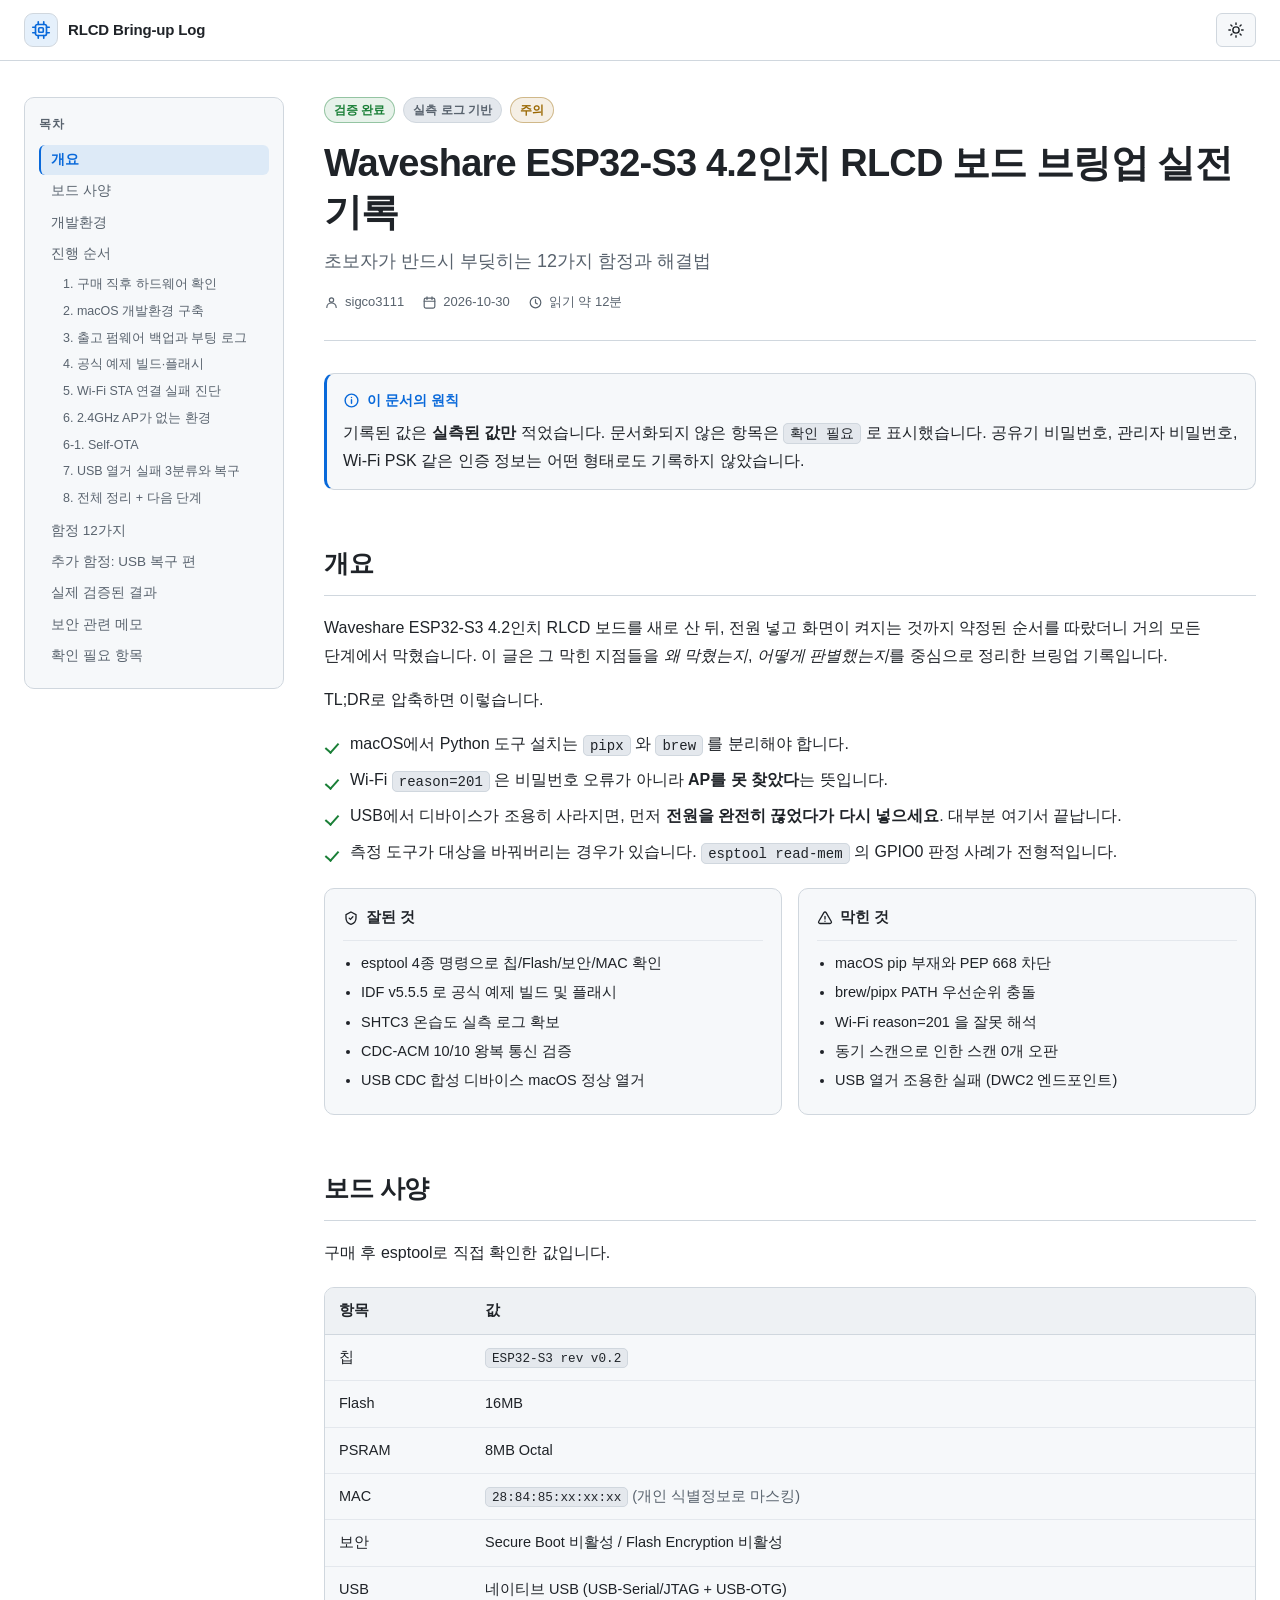
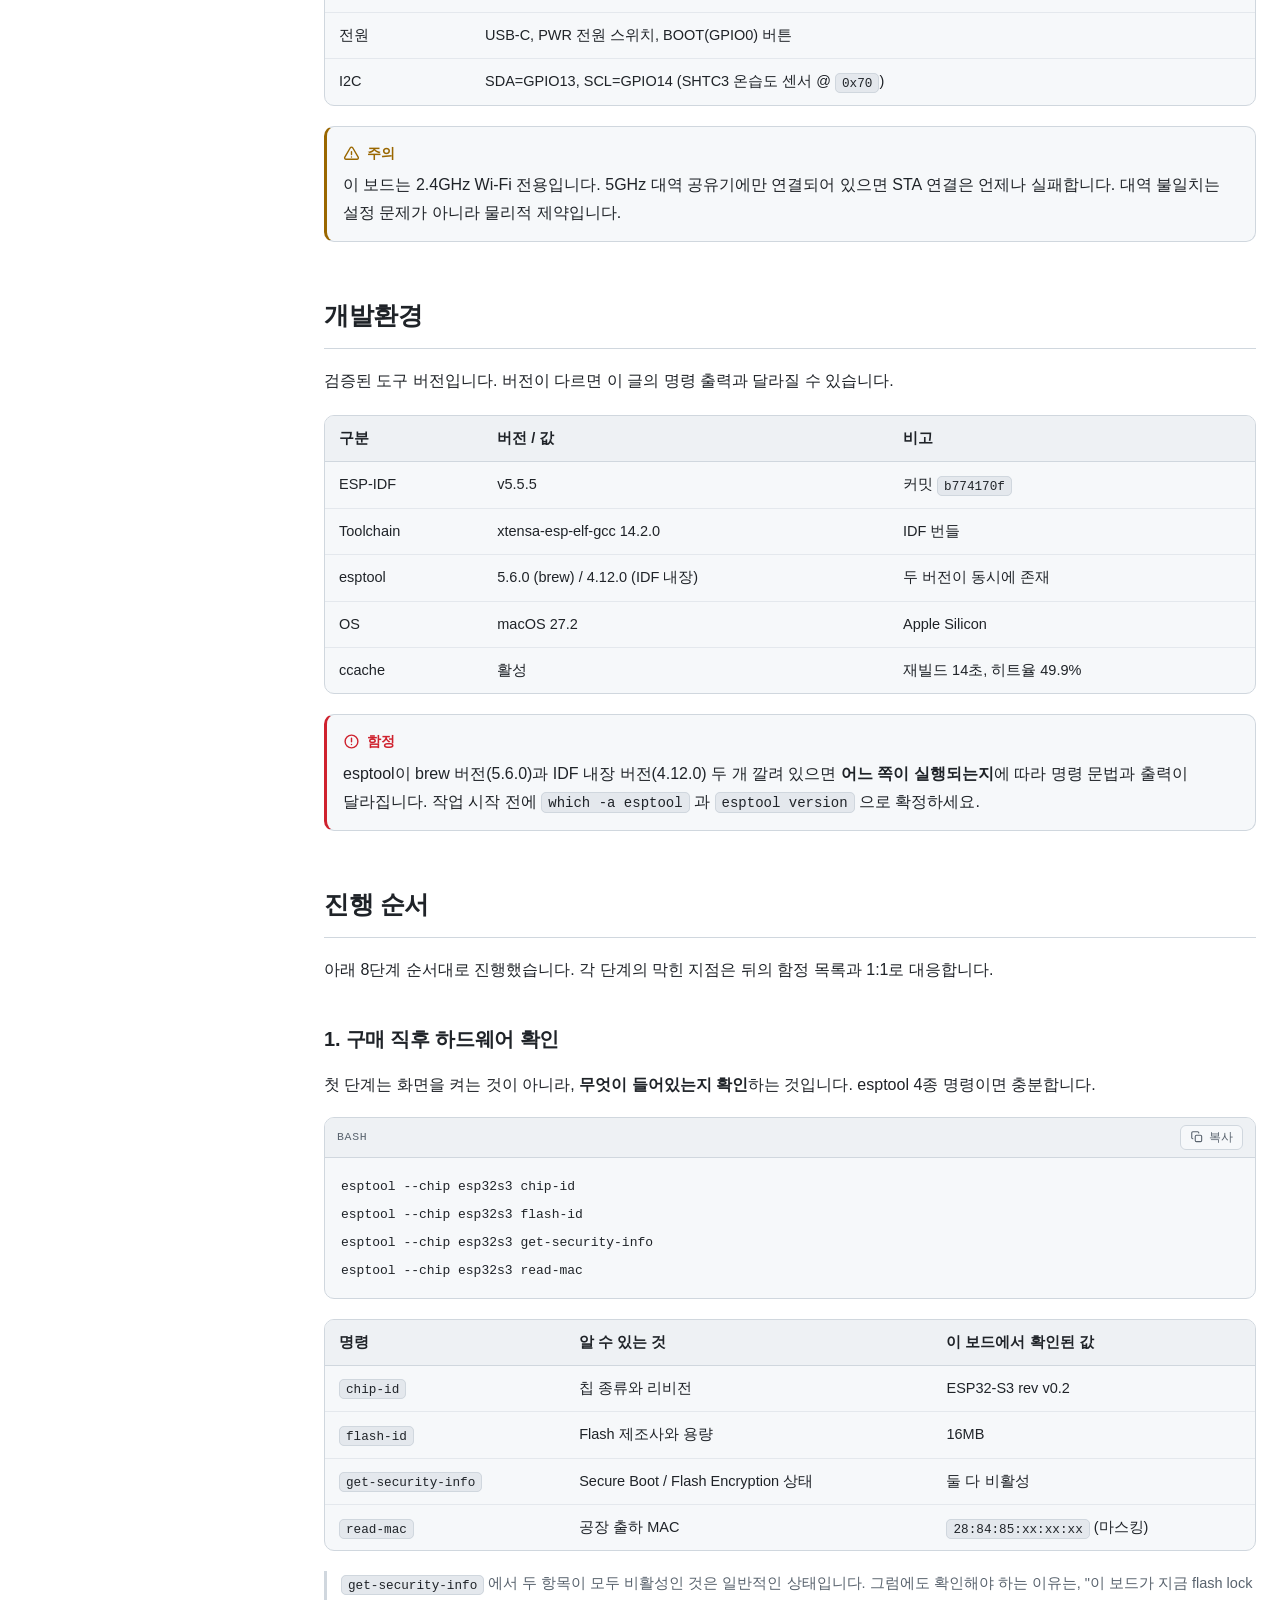
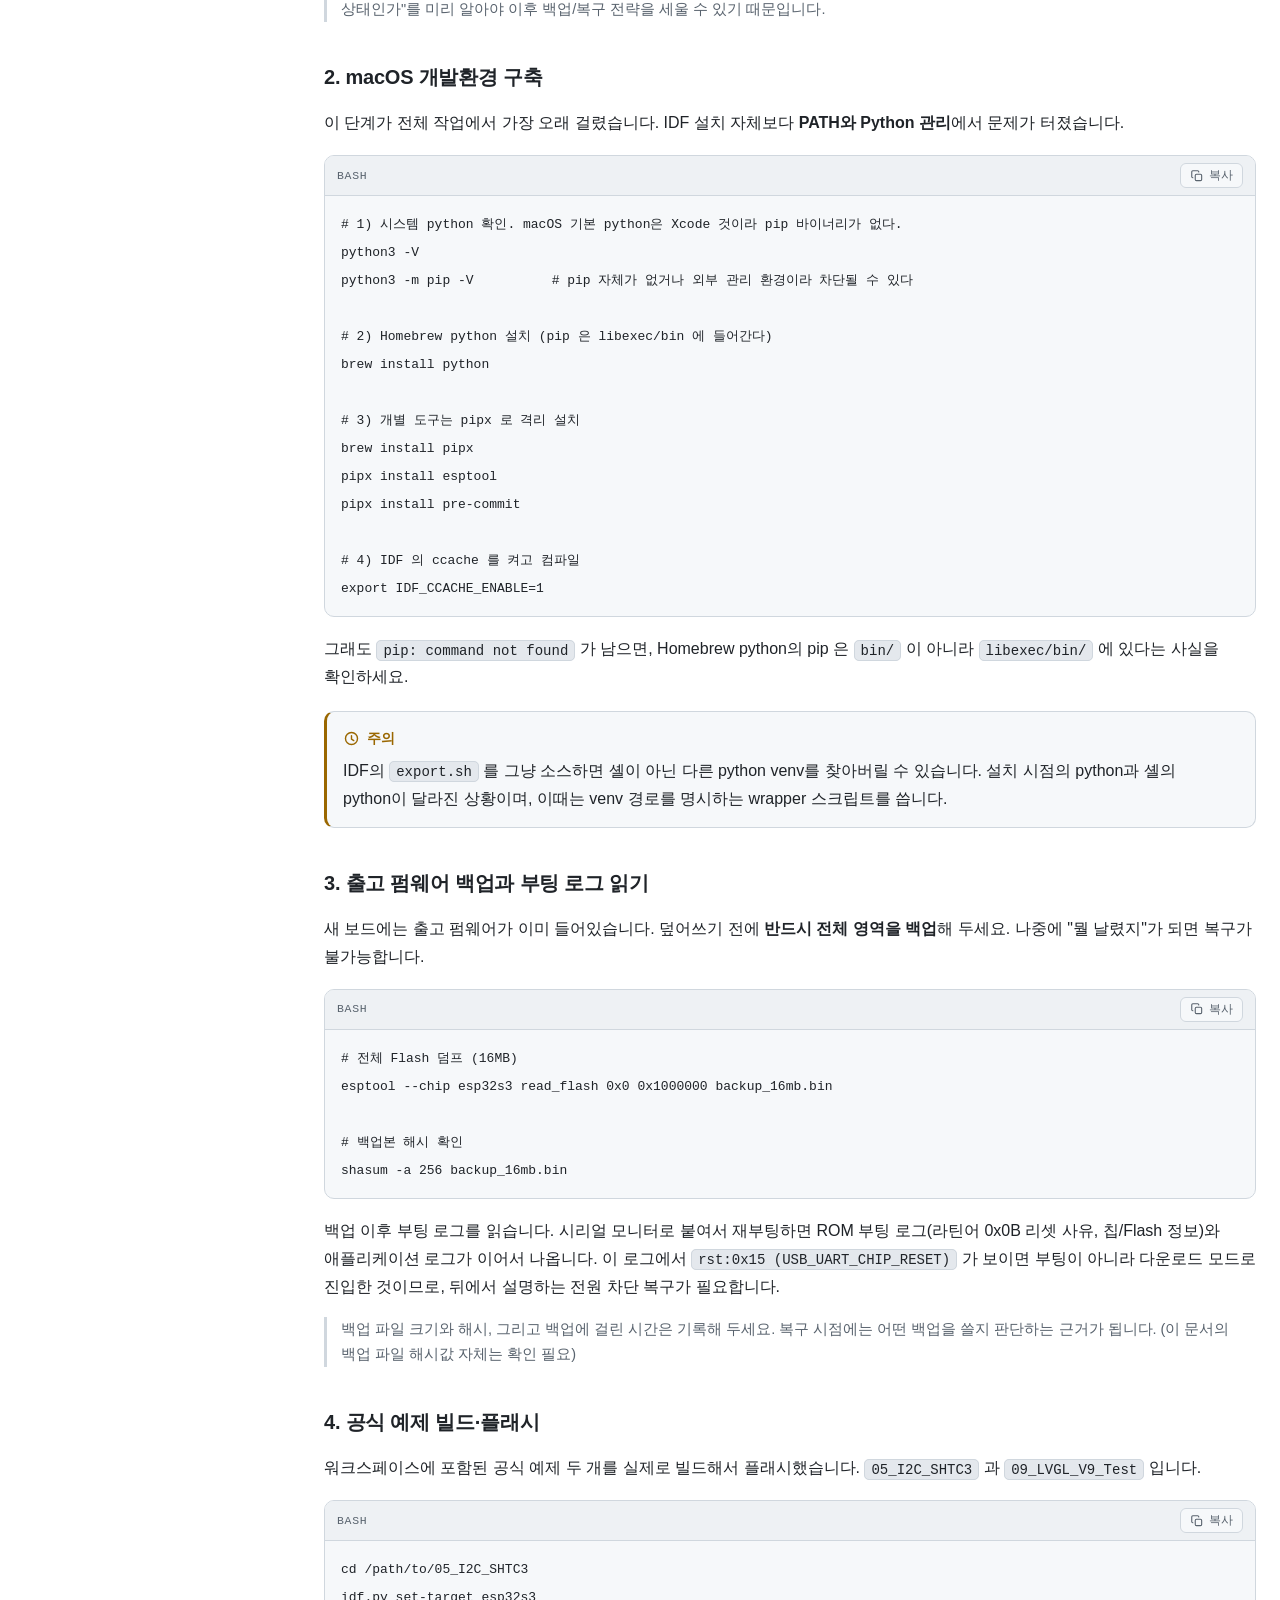
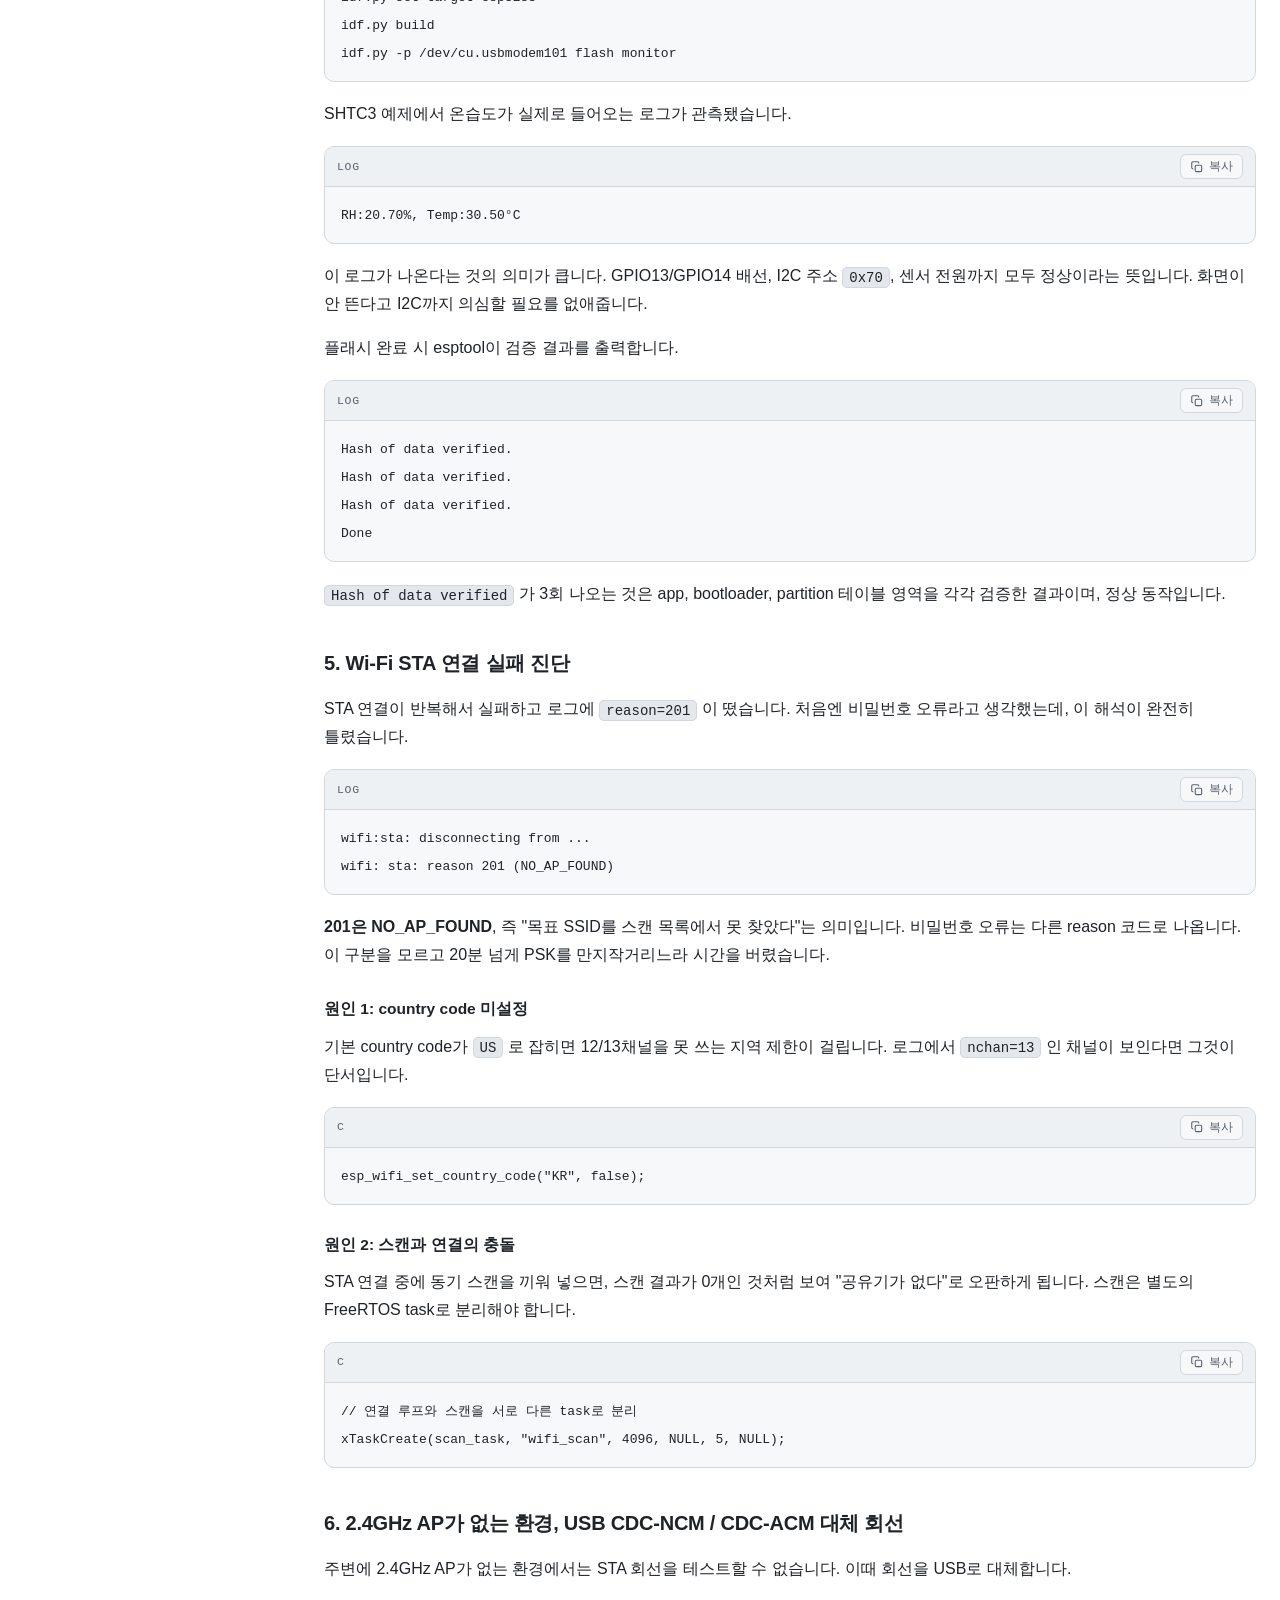
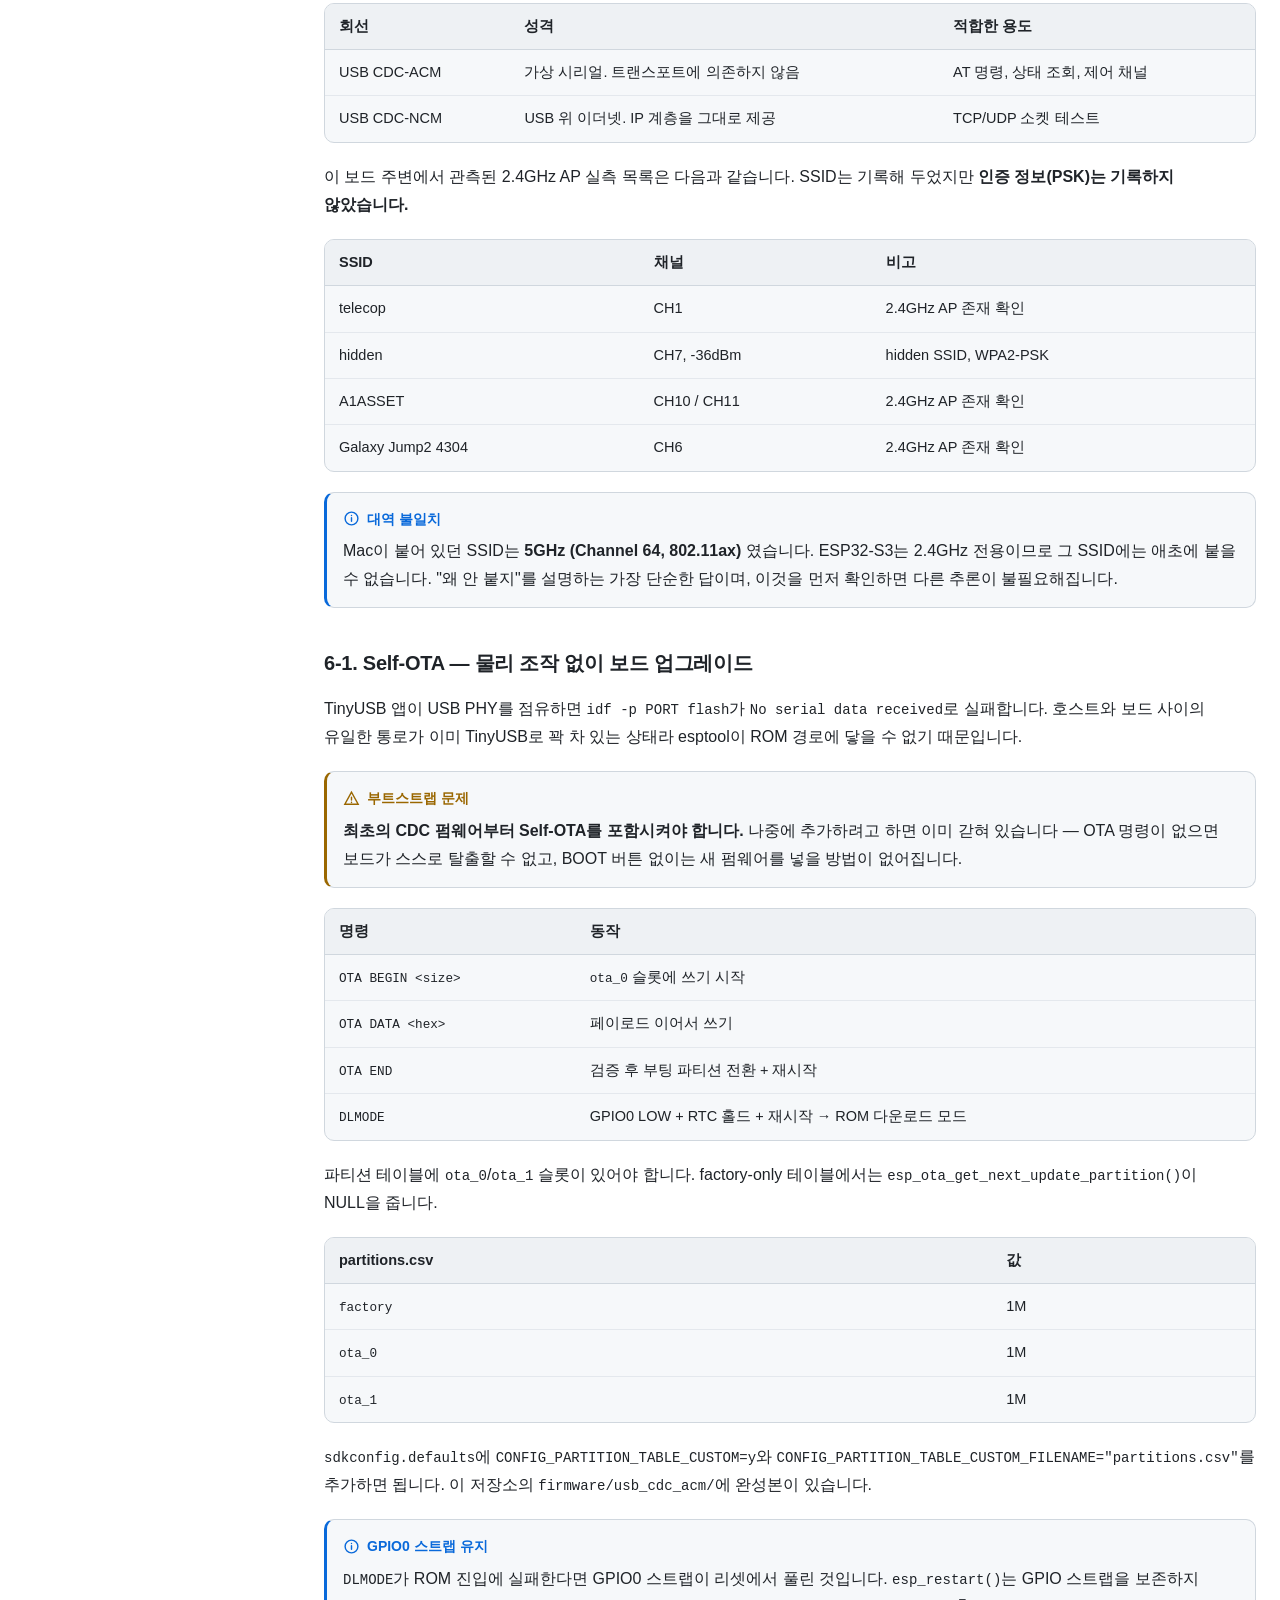
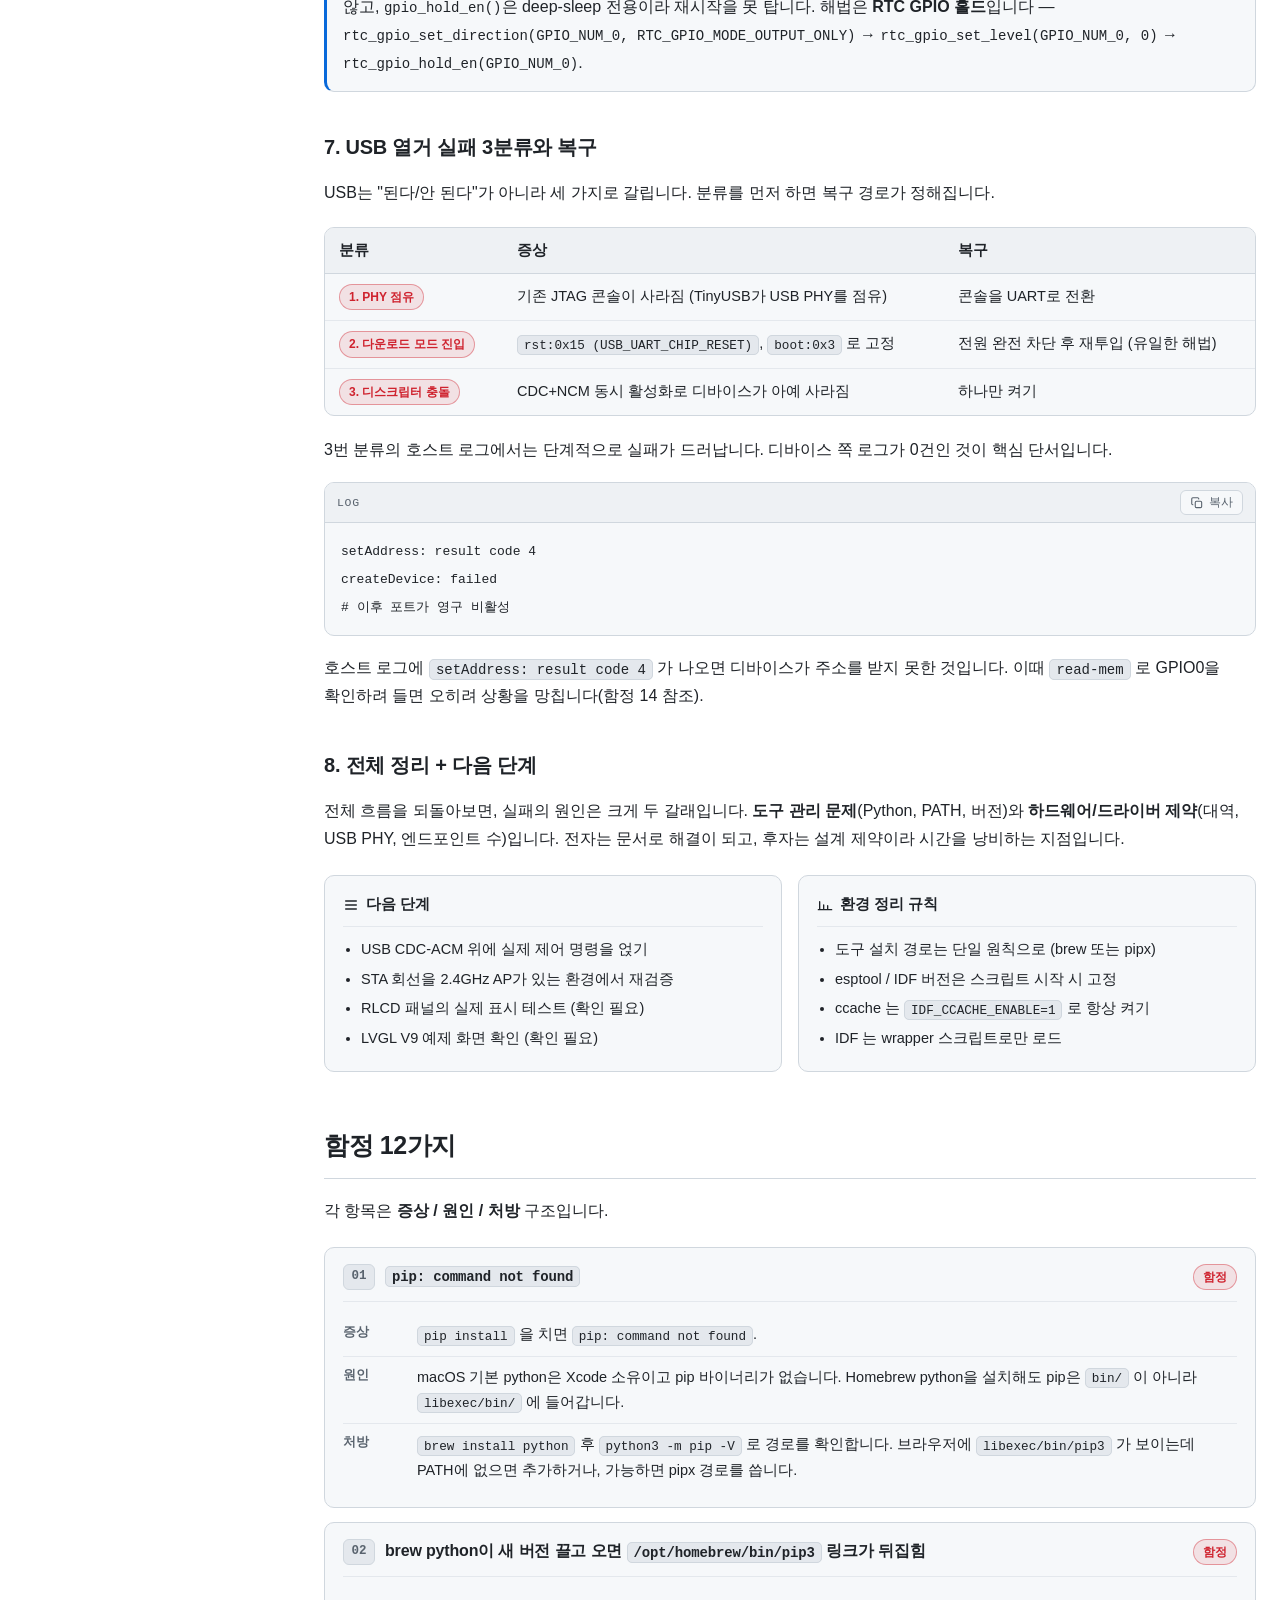
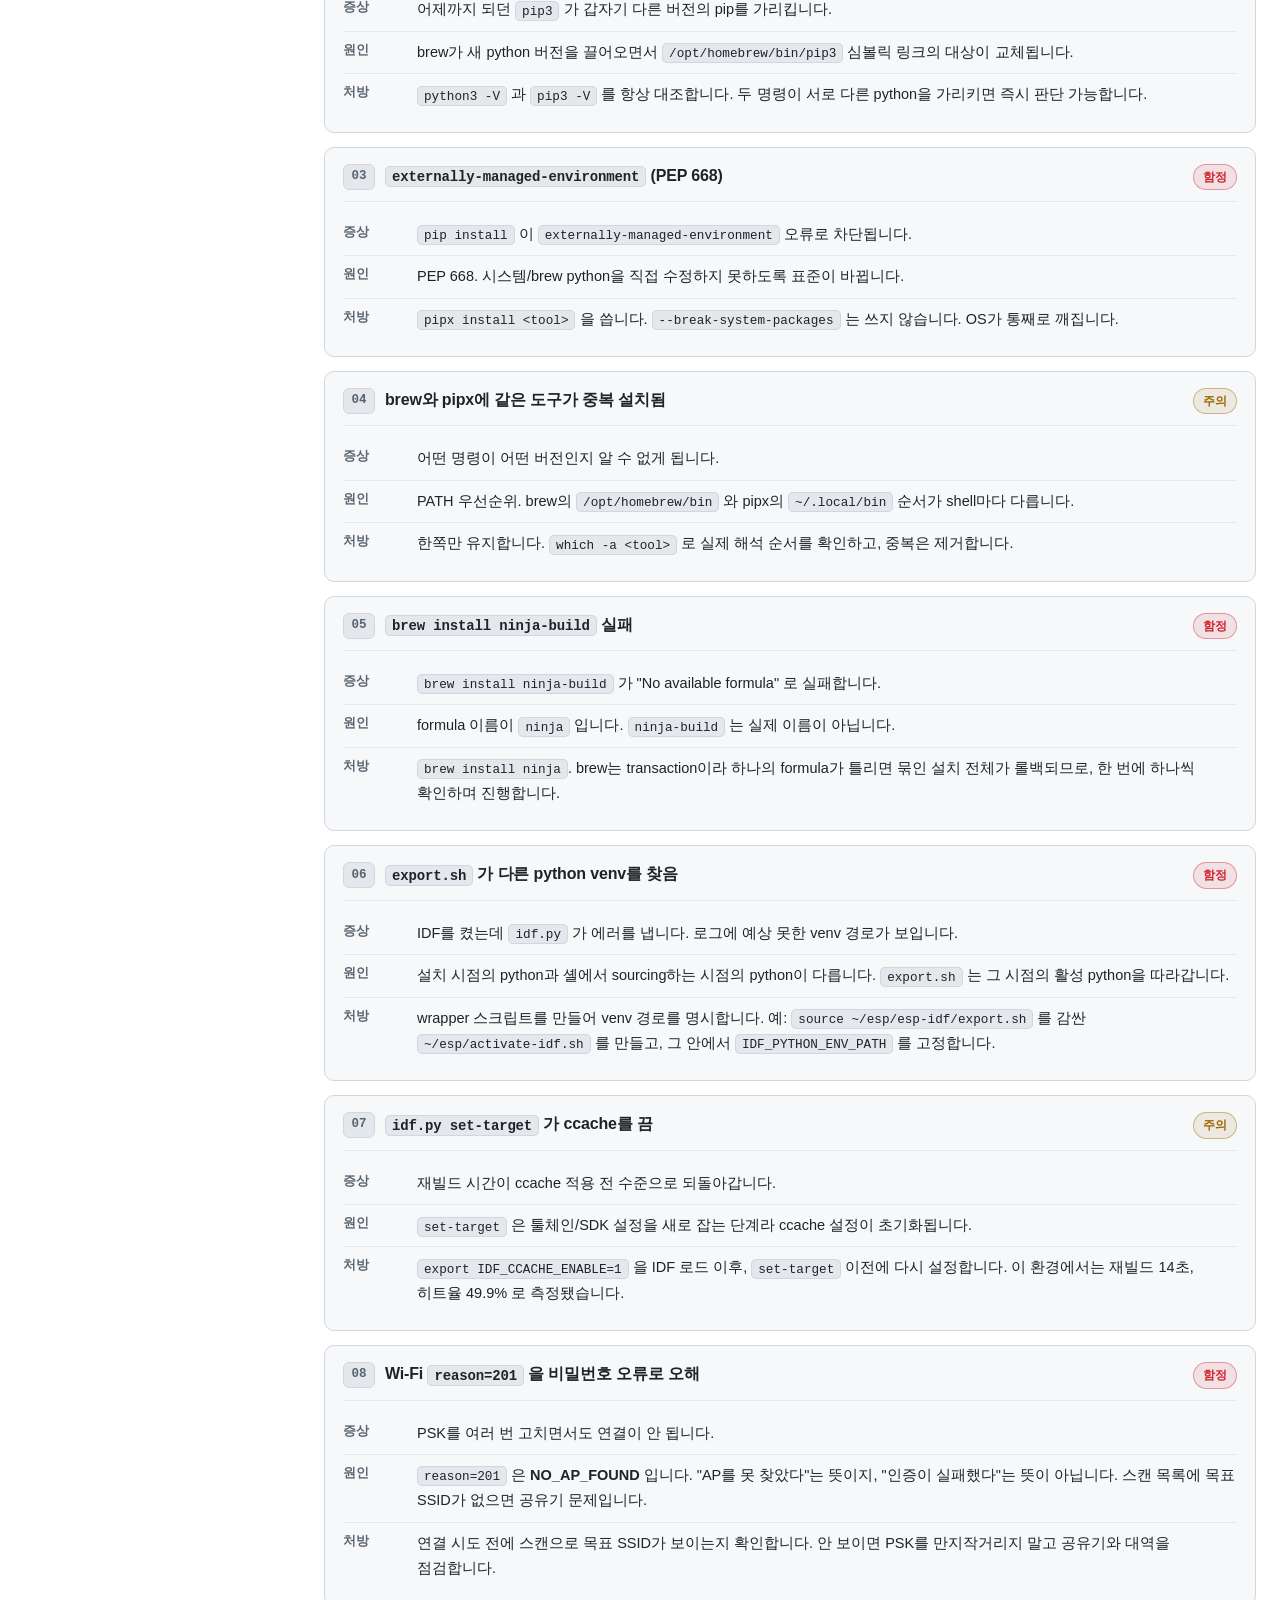
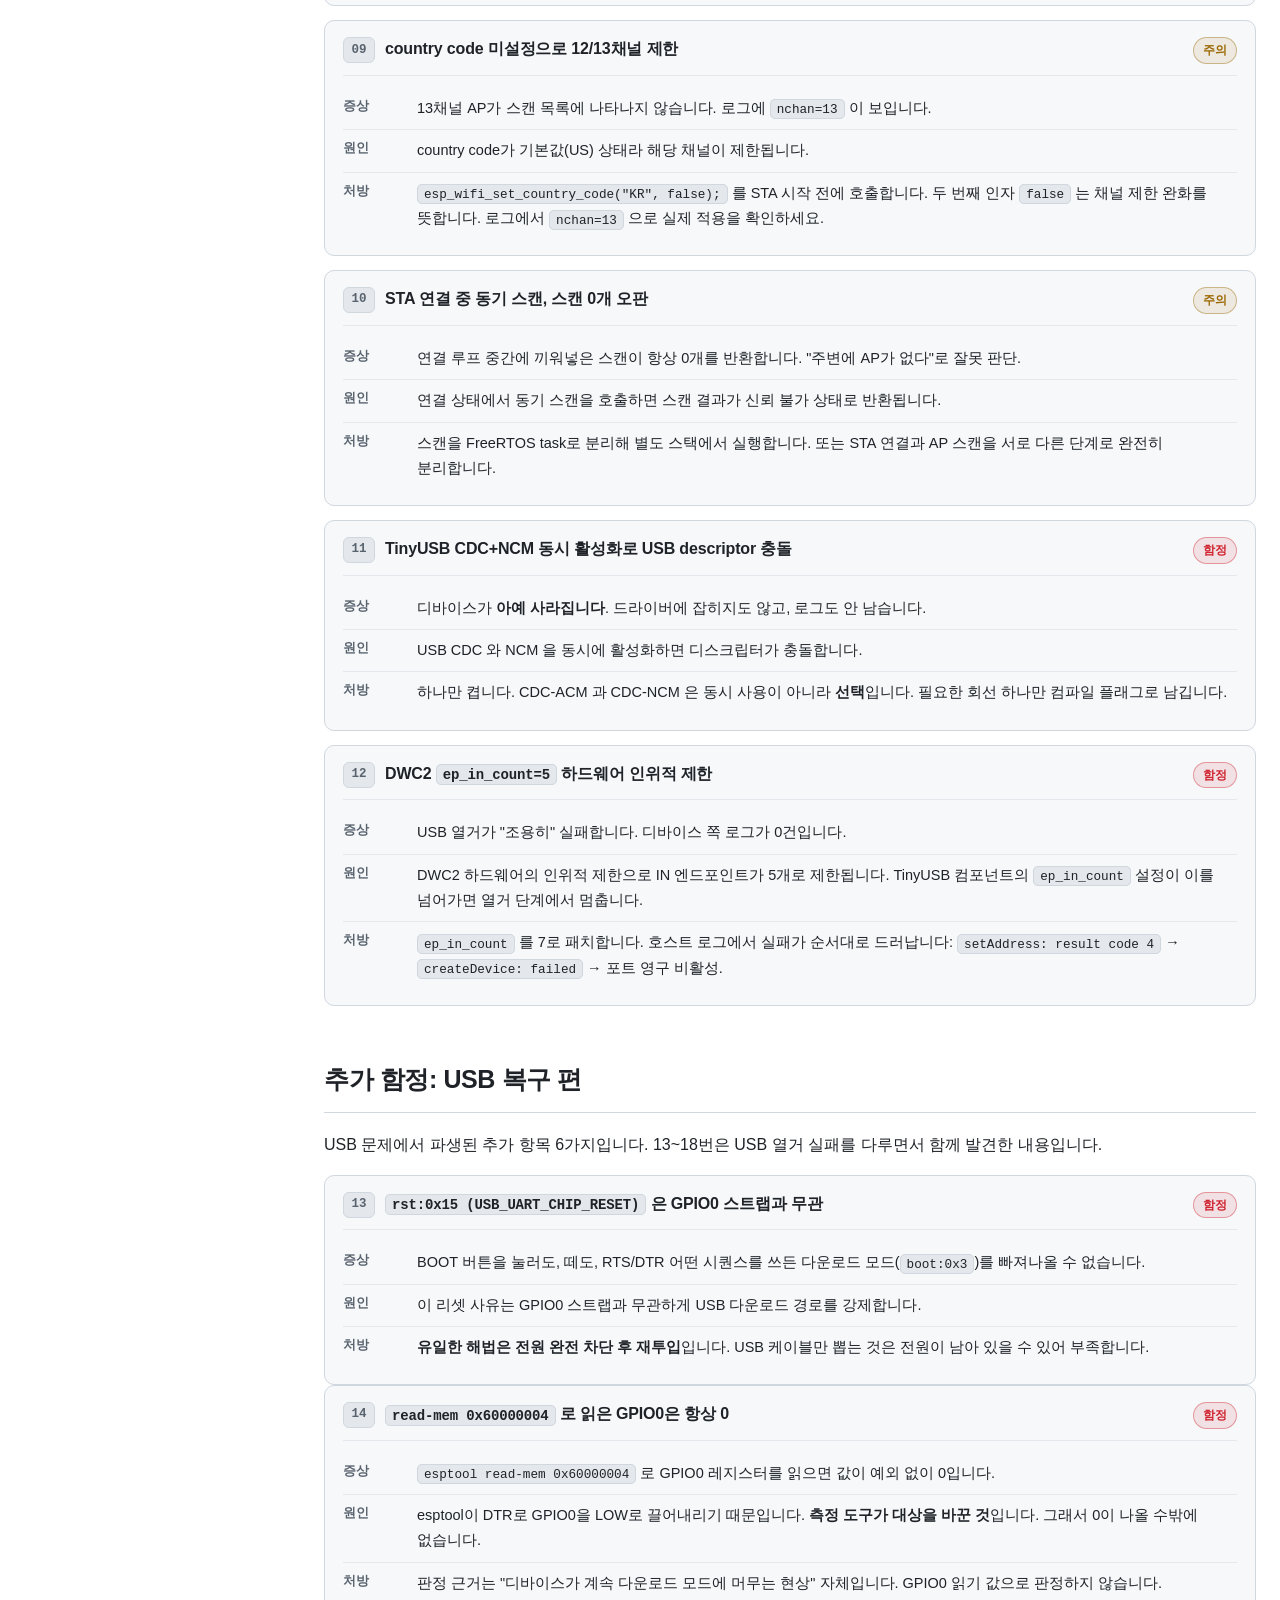
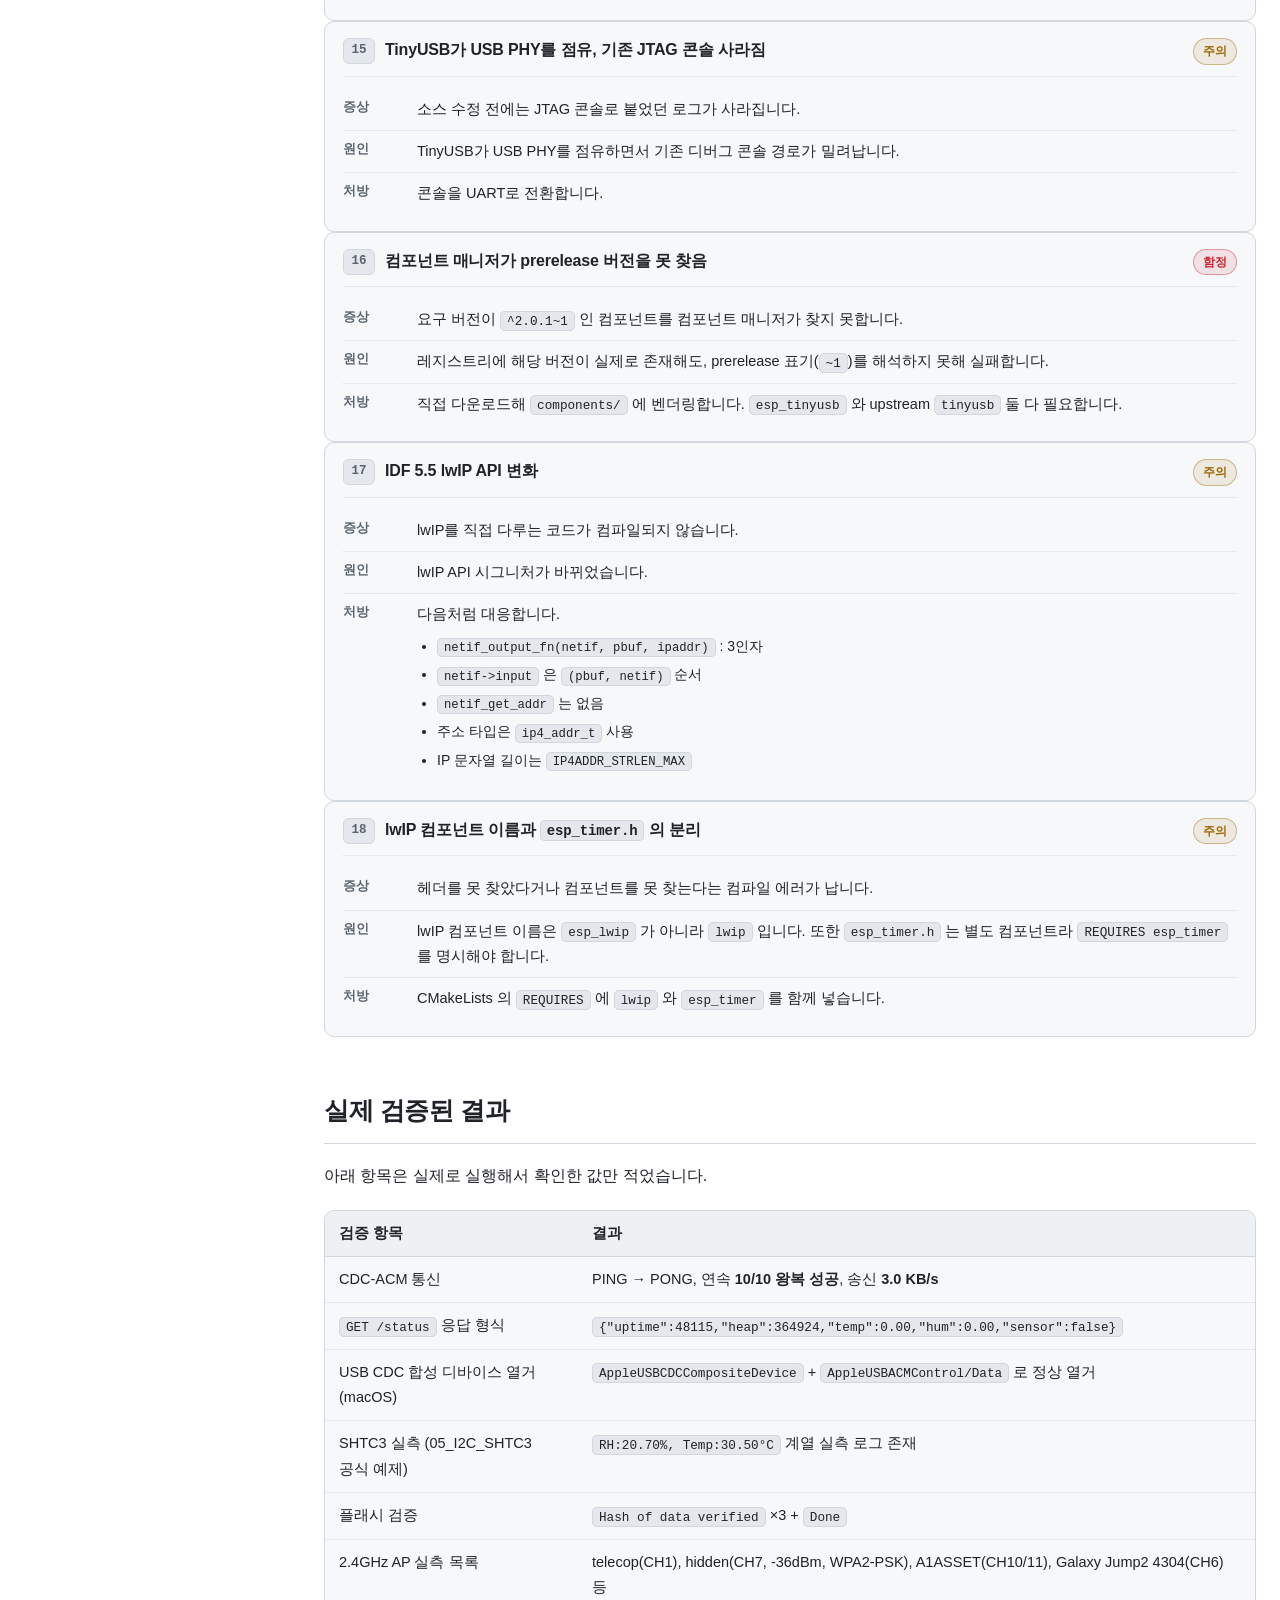
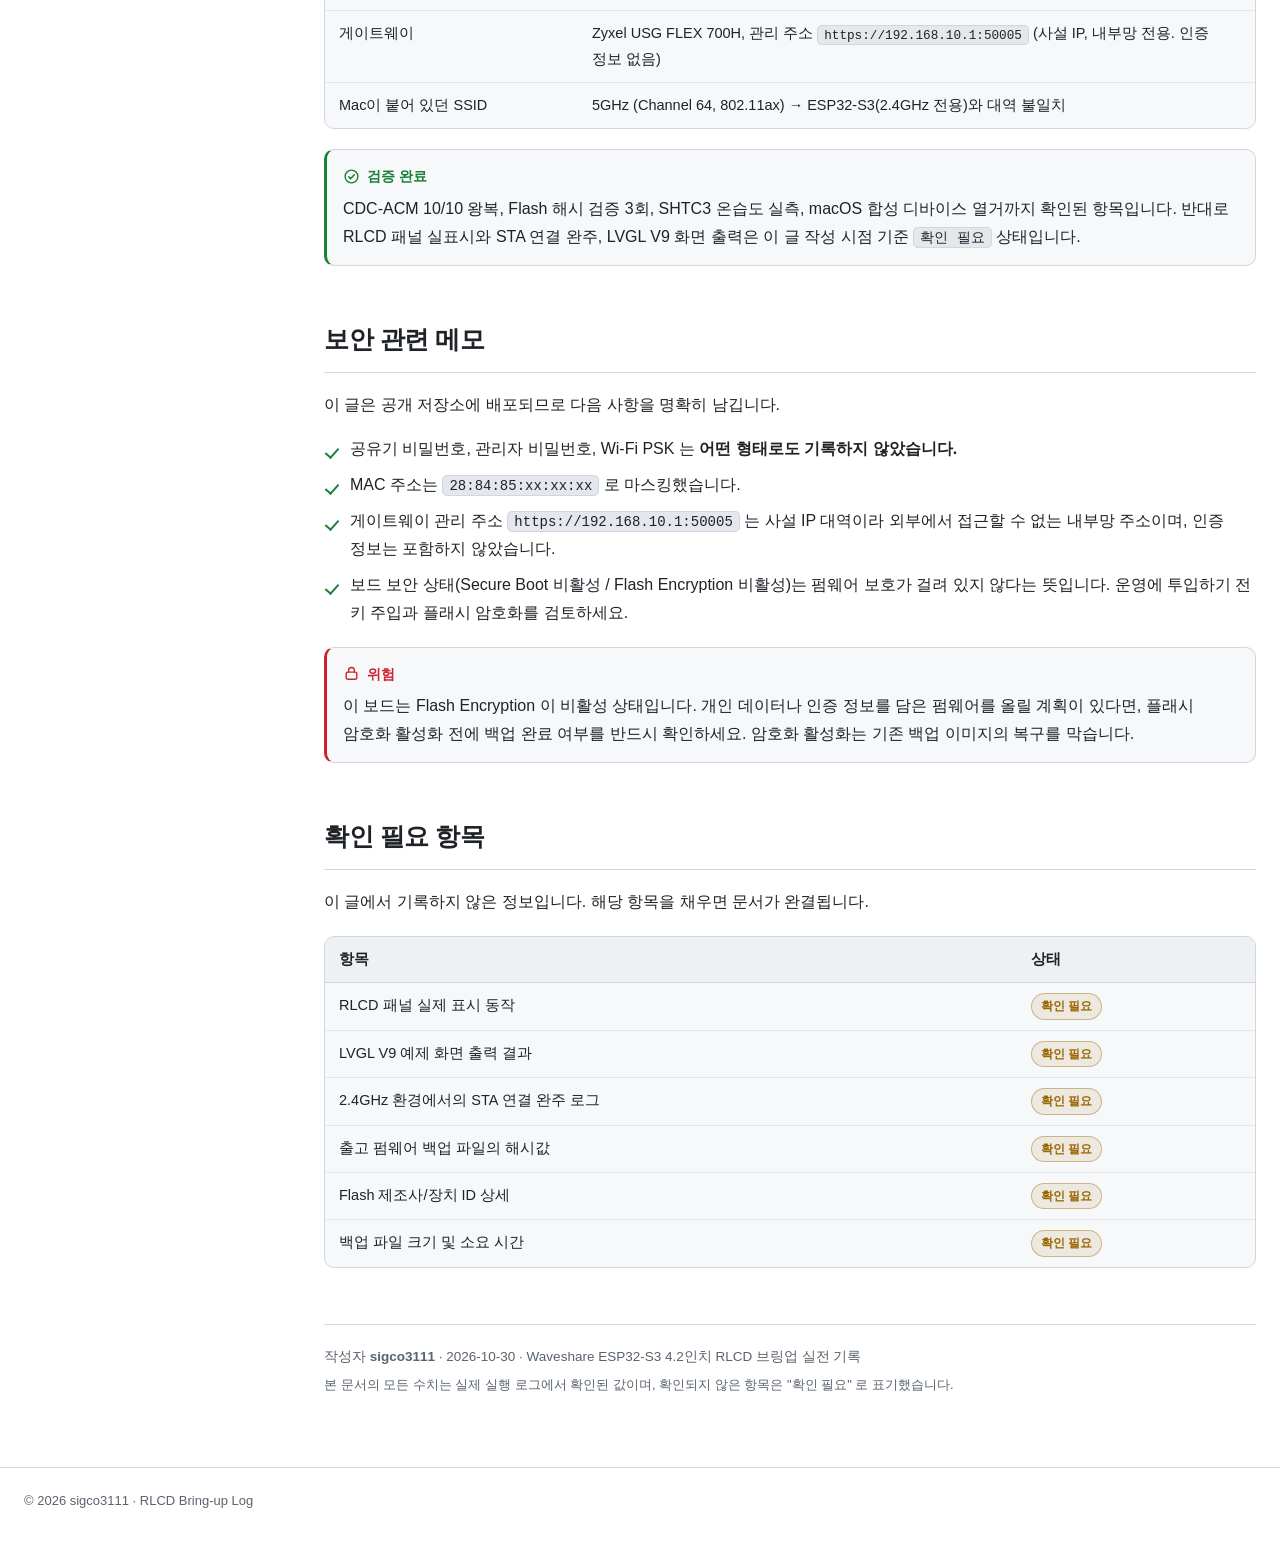
==== site/index.html @ fe894dc9 "docs(site): Self-OTA 섹션 추가 — 물리 조작 없는 보드 업그레이드 OTA BEGIN/DATA/END, DLMODE, partitions.csv(ota_0/ota_" ====
<!DOCTYPE html>
<html lang="ko" data-theme="dark">
<head>
<meta charset="UTF-8">
<meta name="viewport" content="width=device-width, initial-scale=1">
<title>Waveshare ESP32-S3 4.2인치 RLCD 보드 브링업 실전 기록</title>
<meta name="description" content="ESP32-S3 4.2인치 RLCD 보드를 처음 켜는 과정에서 반드시 부딪히는 함정과 해결법. macOS 개발환경 구축부터 USB 열거 실패 복구, Wi-Fi reason=201 진단까지 실측 로그 기반으로 정리.">
<meta name="author" content="sigco3111">
<meta name="date" content="2026-10-30">
<link rel="stylesheet" href="assets/style.css">
<link rel="icon" href="data:image/svg+xml,%3Csvg xmlns='http://www.w3.org/2000/svg' viewBox='0 0 32 32'%3E%3Crect width='32' height='32' rx='7' fill='%230d1117'/%3E%3Crect x='7' y='9' width='18' height='12' rx='2' fill='none' stroke='%2358a6ff' stroke-width='2'/%3E%3Crect x='10' y='12' width='12' height='6' fill='%233fb950' opacity='.8'/%3E%3C/svg%3E">
</head>
<body>

<div class="progress-bar" id="progressBar" aria-hidden="true"></div>

<header class="site-header">
  <div class="wrap header-inner">
    <div class="brand">
      <span class="brand-mark" aria-hidden="true">
        <svg viewBox="0 0 24 24" width="22" height="22" fill="none" stroke="currentColor" stroke-width="1.8" stroke-linecap="round" stroke-linejoin="round">
          <rect x="6" y="6" width="12" height="12" rx="2"></rect>
          <rect x="9.5" y="9.5" width="5" height="5" rx="1"></rect>
          <path d="M9 3v3M15 3v3M9 18v3M15 18v3M3 9h3M3 15h3M18 9h3M18 15h3"></path>
        </svg>
      </span>
      <span class="brand-text">RLCD Bring-up Log</span>
    </div>

    <div class="header-actions">
      <button class="toc-toggle" id="tocToggle" type="button" aria-expanded="false" aria-controls="tocNav">
        <svg viewBox="0 0 24 24" width="18" height="18" fill="none" stroke="currentColor" stroke-width="2" stroke-linecap="round"><path d="M4 6h16M4 12h16M4 18h16"></path></svg>
        <span>목차</span>
      </button>

      <button class="theme-toggle" id="themeToggle" type="button" aria-label="테마 전환" title="다크 / 라이트 테마 전환">
        <svg class="icon-sun" viewBox="0 0 24 24" width="18" height="18" fill="none" stroke="currentColor" stroke-width="1.9" stroke-linecap="round">
          <circle cx="12" cy="12" r="4.2"></circle>
          <path d="M12 2.5v2M12 19.5v2M2.5 12h2M19.5 12h2M5.2 5.2l1.4 1.4M17.4 17.4l1.4 1.4M18.8 5.2l-1.4 1.4M6.6 17.4l-1.4 1.4"></path>
        </svg>
        <svg class="icon-moon" viewBox="0 0 24 24" width="18" height="18" fill="none" stroke="currentColor" stroke-width="1.9" stroke-linecap="round" stroke-linejoin="round">
          <path d="M20 14.5A8.2 8.2 0 019.5 4 8.5 8.5 0 1020 14.5z"></path>
        </svg>
      </button>
    </div>
  </div>
</header>

<main class="wrap layout">

  <!-- ============ 목차 ============ -->
  <aside class="sidebar">
    <nav class="toc" id="tocNav" aria-label="목차">
      <p class="toc-title">목차</p>
      <ul class="toc-list">
        <li><a href="#overview" data-toc="overview">개요</a></li>
        <li><a href="#spec" data-toc="spec">보드 사양</a></li>
        <li><a href="#env" data-toc="env">개발환경</a></li>
        <li class="toc-group">
          <a href="#progress" data-toc="progress">진행 순서</a>
          <ul>
            <li><a href="#step-1" data-toc="step-1">1. 구매 직후 하드웨어 확인</a></li>
            <li><a href="#step-2" data-toc="step-2">2. macOS 개발환경 구축</a></li>
            <li><a href="#step-3" data-toc="step-3">3. 출고 펌웨어 백업과 부팅 로그</a></li>
            <li><a href="#step-4" data-toc="step-4">4. 공식 예제 빌드·플래시</a></li>
            <li><a href="#step-5" data-toc="step-5">5. Wi-Fi STA 연결 실패 진단</a></li>
            <li><a href="#step-6" data-toc="step-6">6. 2.4GHz AP가 없는 환경</a></li>
            <li><a href="#step-6-1" data-toc="step-6-1">6-1. Self-OTA</a></li>
            <li><a href="#step-7" data-toc="step-7">7. USB 열거 실패 3분류와 복구</a></li>
            <li><a href="#step-8" data-toc="step-8">8. 전체 정리 + 다음 단계</a></li>
          </ul>
        </li>
        <li><a href="#pitfalls" data-toc="pitfalls">함정 12가지</a></li>
        <li><a href="#pitfalls-usb" data-toc="pitfalls-usb">추가 함정: USB 복구 편</a></li>
        <li><a href="#verified" data-toc="verified">실제 검증된 결과</a></li>
        <li><a href="#security" data-toc="security">보안 관련 메모</a></li>
        <li><a href="#open-items" data-toc="open-items">확인 필요 항목</a></li>
      </ul>
    </nav>
  </aside>

  <!-- ============ 본문 ============ -->
  <article class="post">

    <header class="post-header">
      <div class="post-badges">
        <span class="badge badge-success">검증 완료</span>
        <span class="badge badge-neutral">실측 로그 기반</span>
        <span class="badge badge-warning">주의</span>
      </div>
      <h1 class="post-title">Waveshare ESP32-S3 4.2인치 RLCD 보드 브링업 실전 기록</h1>
      <p class="post-subtitle">초보자가 반드시 부딪히는 12가지 함정과 해결법</p>
      <div class="post-meta">
        <span class="meta-item">
          <svg viewBox="0 0 24 24" width="15" height="15" fill="none" stroke="currentColor" stroke-width="1.9" stroke-linecap="round"><circle cx="12" cy="8" r="3.4"></circle><path d="M4.5 20a7.5 7.5 0 0115 0"></path></svg>
          sigco3111
        </span>
        <span class="meta-item">
          <svg viewBox="0 0 24 24" width="15" height="15" fill="none" stroke="currentColor" stroke-width="1.9" stroke-linecap="round"><rect x="3.5" y="5" width="17" height="16" rx="2.5"></rect><path d="M8 3v4M16 3v4M3.5 10h17"></path></svg>
          2026-10-30
        </span>
        <span class="meta-item">
          <svg viewBox="0 0 24 24" width="15" height="15" fill="none" stroke="currentColor" stroke-width="1.9" stroke-linecap="round"><circle cx="12" cy="12" r="8.5"></circle><path d="M12 7.5v5l3 1.8"></path></svg>
          읽기 약 12분
        </span>
      </div>
    </header>

    <div class="callout callout-info">
      <div class="callout-head">
        <svg viewBox="0 0 24 24" width="17" height="17" fill="none" stroke="currentColor" stroke-width="2" stroke-linecap="round"><circle cx="12" cy="12" r="9"></circle><path d="M12 11v5M12 7.6v.2"></path></svg>
        이 문서의 원칙
      </div>
      <p>
        기록된 값은 <strong>실측된 값만</strong> 적었습니다. 문서화되지 않은 항목은
        <code class="inline-code">확인 필요</code> 로 표시했습니다. 공유기 비밀번호, 관리자 비밀번호,
        Wi-Fi PSK 같은 인증 정보는 어떤 형태로도 기록하지 않았습니다.
      </p>
    </div>

    <!-- ---------- 개요 ---------- -->
    <section id="overview">
      <h2 class="section-title">개요</h2>
      <p>
        Waveshare ESP32-S3 4.2인치 RLCD 보드를 새로 산 뒤, 전원 넣고 화면이 켜지는 것까지
        약정된 순서를 따랐더니 거의 모든 단계에서 막혔습니다. 이 글은 그 막힌 지점들을
        <em>왜 막혔는지</em>, <em>어떻게 판별했는지</em>를 중심으로 정리한 브링업 기록입니다.
      </p>
      <p>
        TL;DR로 압축하면 이렇습니다.
      </p>
      <ul class="checklist">
        <li>macOS에서 Python 도구 설치는 <code class="inline-code">pipx</code> 와 <code class="inline-code">brew</code> 를 분리해야 합니다.</li>
        <li>Wi-Fi <code class="inline-code">reason=201</code> 은 비밀번호 오류가 아니라 <strong>AP를 못 찾았다</strong>는 뜻입니다.</li>
        <li>USB에서 디바이스가 조용히 사라지면, 먼저 <strong>전원을 완전히 끊었다가 다시 넣으세요</strong>. 대부분 여기서 끝납니다.</li>
        <li>측정 도구가 대상을 바꿔버리는 경우가 있습니다. <code class="inline-code">esptool read-mem</code> 의 GPIO0 판정 사례가 전형적입니다.</li>
      </ul>

      <div class="grid-2">
        <div class="card">
          <div class="card-title">
            <svg viewBox="0 0 24 24" width="16" height="16" fill="none" stroke="currentColor" stroke-width="2" stroke-linecap="round"><path d="M12 3l7.5 4v5c0 4.4-3.1 8.3-7.5 9.5C7.6 20.3 4.5 16.4 4.5 12V7L12 3z"></path><path d="M9.3 12.2l1.9 1.9 3.6-3.9"></path></svg>
            잘된 것
          </div>
          <ul class="tight">
            <li>esptool 4종 명령으로 칩/Flash/보안/MAC 확인</li>
            <li>IDF v5.5.5 로 공식 예제 빌드 및 플래시</li>
            <li>SHTC3 온습도 실측 로그 확보</li>
            <li>CDC-ACM 10/10 왕복 통신 검증</li>
            <li>USB CDC 합성 디바이스 macOS 정상 열거</li>
          </ul>
        </div>
        <div class="card">
          <div class="card-title">
            <svg viewBox="0 0 24 24" width="16" height="16" fill="none" stroke="currentColor" stroke-width="2" stroke-linecap="round"><path d="M10.3 3.9L2.6 17.2a2 2 0 001.7 3h15.4a2 2 0 001.7-3L13.7 3.9a2 2 0 00-3.4 0z"></path><path d="M12 9.5v4M12 16.8v.2"></path></svg>
            막힌 것
          </div>
          <ul class="tight">
            <li>macOS pip 부재와 PEP 668 차단</li>
            <li>brew/pipx PATH 우선순위 충돌</li>
            <li>Wi-Fi reason=201 을 잘못 해석</li>
            <li>동기 스캔으로 인한 스캔 0개 오판</li>
            <li>USB 열거 조용한 실패 (DWC2 엔드포인트)</li>
          </ul>
        </div>
      </div>
    </section>

    <!-- ---------- 보드 사양 ---------- -->
    <section id="spec">
      <h2 class="section-title">보드 사양</h2>
      <p>구매 후 esptool로 직접 확인한 값입니다.</p>

      <div class="table-wrap">
        <table>
          <thead>
            <tr><th scope="col">항목</th><th scope="col">값</th></tr>
          </thead>
          <tbody>
            <tr><td>칩</td><td><code class="inline-code">ESP32-S3 rev v0.2</code></td></tr>
            <tr><td>Flash</td><td>16MB</td></tr>
            <tr><td>PSRAM</td><td>8MB Octal</td></tr>
            <tr><td>MAC</td><td><code class="inline-code">28:84:85:xx:xx:xx</code> <span class="muted">(개인 식별정보로 마스킹)</span></td></tr>
            <tr><td>보안</td><td>Secure Boot 비활성 / Flash Encryption 비활성</td></tr>
            <tr><td>USB</td><td>네이티브 USB (USB-Serial/JTAG + USB-OTG)</td></tr>
            <tr><td>전원</td><td>USB-C, PWR 전원 스위치, BOOT(GPIO0) 버튼</td></tr>
            <tr><td>I2C</td><td>SDA=GPIO13, SCL=GPIO14 (SHTC3 온습도 센서 @ <code class="inline-code">0x70</code>)</td></tr>
          </tbody>
        </table>
      </div>

      <div class="callout callout-warning">
        <div class="callout-head">
          <svg viewBox="0 0 24 24" width="17" height="17" fill="none" stroke="currentColor" stroke-width="2" stroke-linecap="round"><path d="M10.3 3.9L2.6 17.2a2 2 0 001.7 3h15.4a2 2 0 001.7-3L13.7 3.9a2 2 0 00-3.4 0z"></path><path d="M12 9.5v4M12 16.8v.2"></path></svg>
          주의
        </div>
        <p>
          이 보드는 2.4GHz Wi-Fi 전용입니다. 5GHz 대역 공유기에만 연결되어 있으면 STA 연결은
          언제나 실패합니다. 대역 불일치는 설정 문제가 아니라 물리적 제약입니다.
        </p>
      </div>
    </section>

    <!-- ---------- 개발환경 ---------- -->
    <section id="env">
      <h2 class="section-title">개발환경</h2>
      <p>검증된 도구 버전입니다. 버전이 다르면 이 글의 명령 출력과 달라질 수 있습니다.</p>

      <div class="table-wrap">
        <table>
          <thead>
            <tr><th scope="col">구분</th><th scope="col">버전 / 값</th><th scope="col">비고</th></tr>
          </thead>
          <tbody>
            <tr><td>ESP-IDF</td><td>v5.5.5</td><td>커밋 <code class="inline-code">b774170f</code></td></tr>
            <tr><td>Toolchain</td><td>xtensa-esp-elf-gcc 14.2.0</td><td>IDF 번들</td></tr>
            <tr><td>esptool</td><td>5.6.0 (brew) / 4.12.0 (IDF 내장)</td><td>두 버전이 동시에 존재</td></tr>
            <tr><td>OS</td><td>macOS 27.2</td><td>Apple Silicon</td></tr>
            <tr><td>ccache</td><td>활성</td><td>재빌드 14초, 히트율 49.9%</td></tr>
          </tbody>
        </table>
      </div>

      <div class="callout callout-danger">
        <div class="callout-head">
          <svg viewBox="0 0 24 24" width="17" height="17" fill="none" stroke="currentColor" stroke-width="2" stroke-linecap="round"><circle cx="12" cy="12" r="9"></circle><path d="M12 7.5v5M12 16.2v.2"></path></svg>
          함정
        </div>
        <p>
          esptool이 brew 버전(5.6.0)과 IDF 내장 버전(4.12.0) 두 개 깔려 있으면
          <strong>어느 쪽이 실행되는지</strong>에 따라 명령 문법과 출력이 달라집니다.
          작업 시작 전에 <code class="inline-code">which -a esptool</code> 과
          <code class="inline-code">esptool version</code> 으로 확정하세요.
        </p>
      </div>
    </section>

    <!-- ---------- 진행 순서 ---------- -->
    <section id="progress">
      <h2 class="section-title">진행 순서</h2>
      <p>아래 8단계 순서대로 진행했습니다. 각 단계의 막힌 지점은 뒤의 함정 목록과 1:1로 대응합니다.</p>

      <!-- Step 1 -->
      <h3 id="step-1" class="subsection-title">1. 구매 직후 하드웨어 확인</h3>
      <p>
        첫 단계는 화면을 켜는 것이 아니라, <strong>무엇이 들어있는지 확인</strong>하는 것입니다.
        esptool 4종 명령이면 충분합니다.
      </p>

      <div class="code-block">
        <div class="code-head"><span class="code-lang">bash</span></div>
        <pre><code>esptool --chip esp32s3 chip-id
esptool --chip esp32s3 flash-id
esptool --chip esp32s3 get-security-info
esptool --chip esp32s3 read-mac</code></pre>
      </div>

      <div class="table-wrap">
        <table>
          <thead>
            <tr><th scope="col">명령</th><th scope="col">알 수 있는 것</th><th scope="col">이 보드에서 확인된 값</th></tr>
          </thead>
          <tbody>
            <tr><td><code class="inline-code">chip-id</code></td><td>칩 종류와 리비전</td><td>ESP32-S3 rev v0.2</td></tr>
            <tr><td><code class="inline-code">flash-id</code></td><td>Flash 제조사와 용량</td><td>16MB</td></tr>
            <tr><td><code class="inline-code">get-security-info</code></td><td>Secure Boot / Flash Encryption 상태</td><td>둘 다 비활성</td></tr>
            <tr><td><code class="inline-code">read-mac</code></td><td>공장 출하 MAC</td><td><code class="inline-code">28:84:85:xx:xx:xx</code> (마스킹)</td></tr>
          </tbody>
        </table>
      </div>

      <p class="note">
        <code class="inline-code">get-security-info</code> 에서 두 항목이 모두 비활성인 것은
        일반적인 상태입니다. 그럼에도 확인해야 하는 이유는, "이 보드가 지금 flash lock 상태인가"를
        미리 알아야 이후 백업/복구 전략을 세울 수 있기 때문입니다.
      </p>

      <!-- Step 2 -->
      <h3 id="step-2" class="subsection-title">2. macOS 개발환경 구축</h3>
      <p>
        이 단계가 전체 작업에서 가장 오래 걸렸습니다. IDF 설치 자체보다
        <strong>PATH와 Python 관리</strong>에서 문제가 터졌습니다.
      </p>

      <div class="code-block">
        <div class="code-head"><span class="code-lang">bash</span></div>
        <pre><code># 1) 시스템 python 확인. macOS 기본 python은 Xcode 것이라 pip 바이너리가 없다.
python3 -V
python3 -m pip -V          # pip 자체가 없거나 외부 관리 환경이라 차단될 수 있다

# 2) Homebrew python 설치 (pip 은 libexec/bin 에 들어간다)
brew install python

# 3) 개별 도구는 pipx 로 격리 설치
brew install pipx
pipx install esptool
pipx install pre-commit

# 4) IDF 의 ccache 를 켜고 컴파일
export IDF_CCACHE_ENABLE=1</code></pre>
      </div>

      <p>
        그래도 <code class="inline-code">pip: command not found</code> 가 남으면,
        Homebrew python의 pip 은 <code class="inline-code">bin/</code> 이 아니라
        <code class="inline-code">libexec/bin/</code> 에 있다는 사실을 확인하세요.
      </p>

      <div class="callout callout-warning">
        <div class="callout-head">
          <svg viewBox="0 0 24 24" width="17" height="17" fill="none" stroke="currentColor" stroke-width="2" stroke-linecap="round"><path d="M12 8v5l3.2 2"></path><circle cx="12" cy="12" r="8.5"></circle></svg>
          주의
        </div>
        <p>
          IDF의 <code class="inline-code">export.sh</code> 를 그냥 소스하면 셸이 아닌
          다른 python venv를 찾아버릴 수 있습니다. 설치 시점의 python과 셸의 python이
          달라진 상황이며, 이때는 venv 경로를 명시하는 wrapper 스크립트를 씁니다.
        </p>
      </div>

      <!-- Step 3 -->
      <h3 id="step-3" class="subsection-title">3. 출고 펌웨어 백업과 부팅 로그 읽기</h3>
      <p>
        새 보드에는 출고 펌웨어가 이미 들어있습니다. 덮어쓰기 전에
        <strong>반드시 전체 영역을 백업</strong>해 두세요. 나중에 "뭘 날렸지"가 되면 복구가 불가능합니다.
      </p>

      <div class="code-block">
        <div class="code-head"><span class="code-lang">bash</span></div>
        <pre><code># 전체 Flash 덤프 (16MB)
esptool --chip esp32s3 read_flash 0x0 0x1000000 backup_16mb.bin

# 백업본 해시 확인
shasum -a 256 backup_16mb.bin</code></pre>
      </div>

      <p>
        백업 이후 부팅 로그를 읽습니다. 시리얼 모니터로 붙여서 재부팅하면
        ROM 부팅 로그(라틴어 0x0B 리셋 사유, 칩/Flash 정보)와 애플리케이션 로그가 이어서 나옵니다.
        이 로그에서 <code class="inline-code">rst:0x15 (USB_UART_CHIP_RESET)</code> 가 보이면
        부팅이 아니라 다운로드 모드로 진입한 것이므로, 뒤에서 설명하는 전원 차단 복구가 필요합니다.
      </p>

      <p class="note">
        백업 파일 크기와 해시, 그리고 백업에 걸린 시간은 기록해 두세요.
        복구 시점에는 어떤 백업을 쓸지 판단하는 근거가 됩니다.
        <span class="muted">(이 문서의 백업 파일 해시값 자체는 확인 필요)</span>
      </p>

      <!-- Step 4 -->
      <h3 id="step-4" class="subsection-title">4. 공식 예제 빌드·플래시</h3>
      <p>
        워크스페이스에 포함된 공식 예제 두 개를 실제로 빌드해서 플래시했습니다.
        <code class="inline-code">05_I2C_SHTC3</code> 과 <code class="inline-code">09_LVGL_V9_Test</code> 입니다.
      </p>

      <div class="code-block">
        <div class="code-head"><span class="code-lang">bash</span></div>
        <pre><code>cd /path/to/05_I2C_SHTC3
idf.py set-target esp32s3
idf.py build
idf.py -p /dev/cu.usbmodem101 flash monitor</code></pre>
      </div>

      <p>SHTC3 예제에서 온습도가 실제로 들어오는 로그가 관측됐습니다.</p>

      <div class="code-block">
        <div class="code-head"><span class="code-lang">log</span></div>
        <pre><code>RH:20.70%, Temp:30.50°C</code></pre>
      </div>

      <p>
        이 로그가 나온다는 것의 의미가 큽니다. GPIO13/GPIO14 배선, I2C 주소 <code class="inline-code">0x70</code>,
        센서 전원까지 모두 정상이라는 뜻입니다. 화면이 안 뜬다고 I2C까지 의심할 필요를 없애줍니다.
      </p>

      <p>플래시 완료 시 esptool이 검증 결과를 출력합니다.</p>

      <div class="code-block">
        <div class="code-head"><span class="code-lang">log</span></div>
        <pre><code>Hash of data verified.
Hash of data verified.
Hash of data verified.
Done</code></pre>
      </div>

      <p>
        <code class="inline-code">Hash of data verified</code> 가 3회 나오는 것은
        app, bootloader, partition 테이블 영역을 각각 검증한 결과이며, 정상 동작입니다.
      </p>

      <!-- Step 5 -->
      <h3 id="step-5" class="subsection-title">5. Wi-Fi STA 연결 실패 진단</h3>
      <p>
        STA 연결이 반복해서 실패하고 로그에 <code class="inline-code">reason=201</code> 이 떴습니다.
        처음엔 비밀번호 오류라고 생각했는데, 이 해석이 완전히 틀렸습니다.
      </p>

      <div class="code-block">
        <div class="code-head"><span class="code-lang">log</span></div>
        <pre><code>wifi:sta: disconnecting from ...
wifi: sta: reason 201 (NO_AP_FOUND)</code></pre>
      </div>

      <p>
        <strong>201은 NO_AP_FOUND</strong>, 즉 "목표 SSID를 스캔 목록에서 못 찾았다"는 의미입니다.
        비밀번호 오류는 다른 reason 코드로 나옵니다. 이 구분을 모르고 20분 넘게 PSK를
        만지작거리느라 시간을 버렸습니다.
      </p>

      <h4 class="minor-title">원인 1: country code 미설정</h4>
      <p>
        기본 country code가 <code class="inline-code">US</code> 로 잡히면 12/13채널을 못 쓰는
        지역 제한이 걸립니다. 로그에서 <code class="inline-code">nchan=13</code> 인 채널이
        보인다면 그것이 단서입니다.
      </p>

      <div class="code-block">
        <div class="code-head"><span class="code-lang">c</span></div>
        <pre><code>esp_wifi_set_country_code("KR", false);</code></pre>
      </div>

      <h4 class="minor-title">원인 2: 스캔과 연결의 충돌</h4>
      <p>
        STA 연결 중에 동기 스캔을 끼워 넣으면, 스캔 결과가 0개인 것처럼 보여
        "공유기가 없다"로 오판하게 됩니다. 스캔은 별도의 FreeRTOS task로 분리해야 합니다.
      </p>

      <div class="code-block">
        <div class="code-head"><span class="code-lang">c</span></div>
        <pre><code>// 연결 루프와 스캔을 서로 다른 task로 분리
xTaskCreate(scan_task, "wifi_scan", 4096, NULL, 5, NULL);</code></pre>
      </div>

      <!-- Step 6 -->
      <h3 id="step-6" class="subsection-title">6. 2.4GHz AP가 없는 환경, USB CDC-NCM / CDC-ACM 대체 회선</h3>
      <p>
        주변에 2.4GHz AP가 없는 환경에서는 STA 회선을 테스트할 수 없습니다.
        이때 회선을 USB로 대체합니다.
      </p>

      <div class="table-wrap">
        <table>
          <thead>
            <tr><th scope="col">회선</th><th scope="col">성격</th><th scope="col">적합한 용도</th></tr>
          </thead>
          <tbody>
            <tr><td>USB CDC-ACM</td><td>가상 시리얼. 트랜스포트에 의존하지 않음</td><td>AT 명령, 상태 조회, 제어 채널</td></tr>
            <tr><td>USB CDC-NCM</td><td>USB 위 이더넷. IP 계층을 그대로 제공</td><td>TCP/UDP 소켓 테스트</td></tr>
          </tbody>
        </table>
      </div>

      <p>
        이 보드 주변에서 관측된 2.4GHz AP 실측 목록은 다음과 같습니다. SSID는 기록해 두었지만
        <strong>인증 정보(PSK)는 기록하지 않았습니다.</strong>
      </p>

      <div class="table-wrap">
        <table>
          <thead>
            <tr><th scope="col">SSID</th><th scope="col">채널</th><th scope="col">비고</th></tr>
          </thead>
          <tbody>
            <tr><td>telecop</td><td>CH1</td><td>2.4GHz AP 존재 확인</td></tr>
            <tr><td>hidden</td><td>CH7, -36dBm</td><td>hidden SSID, WPA2-PSK</td></tr>
            <tr><td>A1ASSET</td><td>CH10 / CH11</td><td>2.4GHz AP 존재 확인</td></tr>
            <tr><td>Galaxy Jump2 4304</td><td>CH6</td><td>2.4GHz AP 존재 확인</td></tr>
          </tbody>
        </table>
      </div>

      <div class="callout callout-info">
        <div class="callout-head">
          <svg viewBox="0 0 24 24" width="17" height="17" fill="none" stroke="currentColor" stroke-width="2" stroke-linecap="round"><circle cx="12" cy="12" r="9"></circle><path d="M12 11v5M12 7.6v.2"></path></svg>
          대역 불일치
        </div>
        <p>
          Mac이 붙어 있던 SSID는 <strong>5GHz (Channel 64, 802.11ax)</strong> 였습니다.
          ESP32-S3는 2.4GHz 전용이므로 그 SSID에는 애초에 붙을 수 없습니다.
          "왜 안 붙지"를 설명하는 가장 단순한 답이며, 이것을 먼저 확인하면 다른 추론이 불필요해집니다.
        </p>
      </div>

      <!-- Step 6-1 : Self-OTA -->
      <h3 id="step-6-1" class="subsection-title">6-1. Self-OTA — 물리 조작 없이 보드 업그레이드</h3>
      <p>
        TinyUSB 앱이 USB PHY를 점유하면 <code>idf -p PORT flash</code>가
        <code>No serial data received</code>로 실패합니다. 호스트와 보드 사이의 유일한 통로가
        이미 TinyUSB로 꽉 차 있는 상태라 esptool이 ROM 경로에 닿을 수 없기 때문입니다.
      </p>

      <div class="callout callout-warning">
        <div class="callout-head">
          <svg viewBox="0 0 24 24" width="17" height="17" fill="none" stroke="currentColor" stroke-width="2" stroke-linecap="round"><path d="M12 3 2.6 20h18.8L12 3Z"></path><path d="M12 10v4M12 17.4v.2"></path></svg>
          부트스트랩 문제
        </div>
        <p>
          <strong>최초의 CDC 펌웨어부터 Self-OTA를 포함시켜야 합니다.</strong>
          나중에 추가하려고 하면 이미 갇혀 있습니다 — OTA 명령이 없으면 보드가 스스로 탈출할 수 없고,
          BOOT 버튼 없이는 새 펌웨어를 넣을 방법이 없어집니다.
        </p>
      </div>

      <div class="table-wrap">
        <table>
          <thead>
            <tr><th scope="col">명령</th><th scope="col">동작</th></tr>
          </thead>
          <tbody>
            <tr><td><code>OTA BEGIN &lt;size&gt;</code></td><td><code>ota_0</code> 슬롯에 쓰기 시작</td></tr>
            <tr><td><code>OTA DATA &lt;hex&gt;</code></td><td>페이로드 이어서 쓰기</td></tr>
            <tr><td><code>OTA END</code></td><td>검증 후 부팅 파티션 전환 + 재시작</td></tr>
            <tr><td><code>DLMODE</code></td><td>GPIO0 LOW + RTC 홀드 + 재시작 → ROM 다운로드 모드</td></tr>
          </tbody>
        </table>
      </div>

      <p>
        파티션 테이블에 <code>ota_0</code>/<code>ota_1</code> 슬롯이 있어야 합니다.
        factory-only 테이블에서는 <code>esp_ota_get_next_update_partition()</code>이 NULL을 줍니다.
      </p>

      <div class="table-wrap">
        <table>
          <thead>
            <tr><th scope="col">partitions.csv</th><th scope="col">값</th></tr>
          </thead>
          <tbody>
            <tr><td><code>factory</code></td><td>1M</td></tr>
            <tr><td><code>ota_0</code></td><td>1M</td></tr>
            <tr><td><code>ota_1</code></td><td>1M</td></tr>
          </tbody>
        </table>
      </div>

      <p>
        <code>sdkconfig.defaults</code>에 <code>CONFIG_PARTITION_TABLE_CUSTOM=y</code>와
        <code>CONFIG_PARTITION_TABLE_CUSTOM_FILENAME="partitions.csv"</code>를 추가하면 됩니다.
        이 저장소의 <code>firmware/usb_cdc_acm/</code>에 완성본이 있습니다.
      </p>

      <div class="callout callout-info">
        <div class="callout-head">
          <svg viewBox="0 0 24 24" width="17" height="17" fill="none" stroke="currentColor" stroke-width="2" stroke-linecap="round"><circle cx="12" cy="12" r="9"></circle><path d="M12 11v5M12 7.6v.2"></path></svg>
          GPIO0 스트랩 유지
        </div>
        <p>
          <code>DLMODE</code>가 ROM 진입에 실패한다면 GPIO0 스트랩이 리셋에서 풀린 것입니다.
          <code>esp_restart()</code>는 GPIO 스트랩을 보존하지 않고,
          <code>gpio_hold_en()</code>은 deep-sleep 전용이라 재시작을 못 탑니다.
          해법은 <strong>RTC GPIO 홀드</strong>입니다 —
          <code>rtc_gpio_set_direction(GPIO_NUM_0, RTC_GPIO_MODE_OUTPUT_ONLY)</code> →
          <code>rtc_gpio_set_level(GPIO_NUM_0, 0)</code> → <code>rtc_gpio_hold_en(GPIO_NUM_0)</code>.
        </p>
      </div>

      <!-- Step 7 -->
      <h3 id="step-7" class="subsection-title">7. USB 열거 실패 3분류와 복구</h3>
      <p>
        USB는 "된다/안 된다"가 아니라 세 가지로 갈립니다. 분류를 먼저 하면 복구 경로가 정해집니다.
      </p>

      <div class="table-wrap">
        <table>
          <thead>
            <tr><th scope="col">분류</th><th scope="col">증상</th><th scope="col">복구</th></tr>
          </thead>
          <tbody>
            <tr>
              <td><span class="badge badge-danger">1. PHY 점유</span></td>
              <td>기존 JTAG 콘솔이 사라짐 (TinyUSB가 USB PHY를 점유)</td>
              <td>콘솔을 UART로 전환</td>
            </tr>
            <tr>
              <td><span class="badge badge-danger">2. 다운로드 모드 진입</span></td>
              <td><code class="inline-code">rst:0x15 (USB_UART_CHIP_RESET)</code>, <code class="inline-code">boot:0x3</code> 로 고정</td>
              <td>전원 완전 차단 후 재투입 (유일한 해법)</td>
            </tr>
            <tr>
              <td><span class="badge badge-danger">3. 디스크립터 충돌</span></td>
              <td>CDC+NCM 동시 활성화로 디바이스가 아예 사라짐</td>
              <td>하나만 켜기</td>
            </tr>
          </tbody>
        </table>
      </div>

      <p>
        3번 분류의 호스트 로그에서는 단계적으로 실패가 드러납니다. 디바이스 쪽 로그가 0건인 것이
        핵심 단서입니다.
      </p>

      <div class="code-block">
        <div class="code-head"><span class="code-lang">log</span></div>
        <pre><code>setAddress: result code 4
createDevice: failed
# 이후 포트가 영구 비활성</code></pre>
      </div>

      <p>
        호스트 로그에 <code class="inline-code">setAddress: result code 4</code> 가 나오면
        디바이스가 주소를 받지 못한 것입니다. 이때 <code class="inline-code">read-mem</code> 로
        GPIO0을 확인하려 들면 오히려 상황을 망칩니다(함정 14 참조).
      </p>

      <!-- Step 8 -->
      <h3 id="step-8" class="subsection-title">8. 전체 정리 + 다음 단계</h3>
      <p>
        전체 흐름을 되돌아보면, 실패의 원인은 크게 두 갈래입니다.
        <strong>도구 관리 문제</strong>(Python, PATH, 버전)와
        <strong>하드웨어/드라이버 제약</strong>(대역, USB PHY, 엔드포인트 수)입니다.
        전자는 문서로 해결이 되고, 후자는 설계 제약이라 시간을 낭비하는 지점입니다.
      </p>

      <div class="grid-2">
        <div class="card">
          <div class="card-title">
            <svg viewBox="0 0 24 24" width="16" height="16" fill="none" stroke="currentColor" stroke-width="2" stroke-linecap="round"><path d="M4 6h16M4 12h16M4 18h16"></path></svg>
            다음 단계
          </div>
          <ul class="tight">
            <li>USB CDC-ACM 위에 실제 제어 명령을 얹기</li>
            <li>STA 회선을 2.4GHz AP가 있는 환경에서 재검증</li>
            <li>RLCD 패널의 실제 표시 테스트 (확인 필요)</li>
            <li>LVGL V9 예제 화면 확인 (확인 필요)</li>
          </ul>
        </div>
        <div class="card">
          <div class="card-title">
            <svg viewBox="0 0 24 24" width="16" height="16" fill="none" stroke="currentColor" stroke-width="2" stroke-linecap="round"><path d="M4 19V7M10 19V12M16 19v-6M22 19H2"></path></svg>
            환경 정리 규칙
          </div>
          <ul class="tight">
            <li>도구 설치 경로는 단일 원칙으로 (brew 또는 pipx)</li>
            <li>esptool / IDF 버전은 스크립트 시작 시 고정</li>
            <li>ccache 는 <code class="inline-code">IDF_CCACHE_ENABLE=1</code> 로 항상 켜기</li>
            <li>IDF 는 wrapper 스크립트로만 로드</li>
          </ul>
        </div>
      </div>
    </section>

    <!-- ---------- 함정 12 ---------- -->
    <section id="pitfalls">
      <h2 class="section-title">함정 12가지</h2>
      <p>각 항목은 <strong>증상 / 원인 / 처방</strong> 구조입니다.</p>

      <div class="pitfalls">

        <article class="pitfall">
          <div class="pitfall-head">
            <span class="pitfall-num">01</span>
            <h3 class="pitfall-title"><code class="inline-code">pip: command not found</code></h3>
            <span class="badge badge-danger">함정</span>
          </div>
          <dl class="pitfall-body">
            <dt>증상</dt>
            <dd><code class="inline-code">pip install</code> 을 치면 <code class="inline-code">pip: command not found</code>.</dd>
            <dt>원인</dt>
            <dd>macOS 기본 python은 Xcode 소유이고 pip 바이너리가 없습니다. Homebrew python을 설치해도 pip은 <code class="inline-code">bin/</code> 이 아니라 <code class="inline-code">libexec/bin/</code> 에 들어갑니다.</dd>
            <dt>처방</dt>
            <dd><code class="inline-code">brew install python</code> 후 <code class="inline-code">python3 -m pip -V</code> 로 경로를 확인합니다. 브라우저에 <code class="inline-code">libexec/bin/pip3</code> 가 보이는데 PATH에 없으면 추가하거나, 가능하면 pipx 경로를 씁니다.</dd>
          </dl>
        </article>

        <article class="pitfall">
          <div class="pitfall-head">
            <span class="pitfall-num">02</span>
            <h3 class="pitfall-title">brew python이 새 버전 끌고 오면 <code class="inline-code">/opt/homebrew/bin/pip3</code> 링크가 뒤집힘</h3>
            <span class="badge badge-danger">함정</span>
          </div>
          <dl class="pitfall-body">
            <dt>증상</dt>
            <dd>어제까지 되던 <code class="inline-code">pip3</code> 가 갑자기 다른 버전의 pip를 가리킵니다.</dd>
            <dt>원인</dt>
            <dd>brew가 새 python 버전을 끌어오면서 <code class="inline-code">/opt/homebrew/bin/pip3</code> 심볼릭 링크의 대상이 교체됩니다.</dd>
            <dt>처방</dt>
            <dd><code class="inline-code">python3 -V</code> 과 <code class="inline-code">pip3 -V</code> 를 항상 대조합니다. 두 명령이 서로 다른 python을 가리키면 즉시 판단 가능합니다.</dd>
          </dl>
        </article>

        <article class="pitfall">
          <div class="pitfall-head">
            <span class="pitfall-num">03</span>
            <h3 class="pitfall-title"><code class="inline-code">externally-managed-environment</code> (PEP 668)</h3>
            <span class="badge badge-danger">함정</span>
          </div>
          <dl class="pitfall-body">
            <dt>증상</dt>
            <dd><code class="inline-code">pip install</code> 이 <code class="inline-code">externally-managed-environment</code> 오류로 차단됩니다.</dd>
            <dt>원인</dt>
            <dd>PEP 668. 시스템/brew python을 직접 수정하지 못하도록 표준이 바뀝니다.</dd>
            <dt>처방</dt>
            <dd><code class="inline-code">pipx install &lt;tool&gt;</code> 을 씁니다. <code class="inline-code">--break-system-packages</code> 는 쓰지 않습니다. OS가 통째로 깨집니다.</dd>
          </dl>
        </article>

        <article class="pitfall">
          <div class="pitfall-head">
            <span class="pitfall-num">04</span>
            <h3 class="pitfall-title">brew와 pipx에 같은 도구가 중복 설치됨</h3>
            <span class="badge badge-warning">주의</span>
          </div>
          <dl class="pitfall-body">
            <dt>증상</dt>
            <dd>어떤 명령이 어떤 버전인지 알 수 없게 됩니다.</dd>
            <dt>원인</dt>
            <dd>PATH 우선순위. brew의 <code class="inline-code">/opt/homebrew/bin</code> 와 pipx의 <code class="inline-code">~/.local/bin</code> 순서가 shell마다 다릅니다.</dd>
            <dt>처방</dt>
            <dd>한쪽만 유지합니다. <code class="inline-code">which -a &lt;tool&gt;</code> 로 실제 해석 순서를 확인하고, 중복은 제거합니다.</dd>
          </dl>
        </article>

        <article class="pitfall">
          <div class="pitfall-head">
            <span class="pitfall-num">05</span>
            <h3 class="pitfall-title"><code class="inline-code">brew install ninja-build</code> 실패</h3>
            <span class="badge badge-danger">함정</span>
          </div>
          <dl class="pitfall-body">
            <dt>증상</dt>
            <dd><code class="inline-code">brew install ninja-build</code> 가 "No available formula" 로 실패합니다.</dd>
            <dt>원인</dt>
            <dd>formula 이름이 <code class="inline-code">ninja</code> 입니다. <code class="inline-code">ninja-build</code> 는 실제 이름이 아닙니다.</dd>
            <dt>처방</dt>
            <dd><code class="inline-code">brew install ninja</code>. brew는 transaction이라 하나의 formula가 틀리면 묶인 설치 전체가 롤백되므로, 한 번에 하나씩 확인하며 진행합니다.</dd>
          </dl>
        </article>

        <article class="pitfall">
          <div class="pitfall-head">
            <span class="pitfall-num">06</span>
            <h3 class="pitfall-title"><code class="inline-code">export.sh</code> 가 다른 python venv를 찾음</h3>
            <span class="badge badge-danger">함정</span>
          </div>
          <dl class="pitfall-body">
            <dt>증상</dt>
            <dd>IDF를 켰는데 <code class="inline-code">idf.py</code> 가 에러를 냅니다. 로그에 예상 못한 venv 경로가 보입니다.</dd>
            <dt>원인</dt>
            <dd>설치 시점의 python과 셸에서 sourcing하는 시점의 python이 다릅니다. <code class="inline-code">export.sh</code> 는 그 시점의 활성 python을 따라갑니다.</dd>
            <dt>처방</dt>
            <dd>wrapper 스크립트를 만들어 venv 경로를 명시합니다. 예: <code class="inline-code">source ~/esp/esp-idf/export.sh</code> 를 감싼 <code class="inline-code">~/esp/activate-idf.sh</code> 를 만들고, 그 안에서 <code class="inline-code">IDF_PYTHON_ENV_PATH</code> 를 고정합니다.</dd>
          </dl>
        </article>

        <article class="pitfall">
          <div class="pitfall-head">
            <span class="pitfall-num">07</span>
            <h3 class="pitfall-title"><code class="inline-code">idf.py set-target</code> 가 ccache를 끔</h3>
            <span class="badge badge-warning">주의</span>
          </div>
          <dl class="pitfall-body">
            <dt>증상</dt>
            <dd>재빌드 시간이 ccache 적용 전 수준으로 되돌아갑니다.</dd>
            <dt>원인</dt>
            <dd><code class="inline-code">set-target</code> 은 툴체인/SDK 설정을 새로 잡는 단계라 ccache 설정이 초기화됩니다.</dd>
            <dt>처방</dt>
            <dd><code class="inline-code">export IDF_CCACHE_ENABLE=1</code> 을 IDF 로드 이후, <code class="inline-code">set-target</code> 이전에 다시 설정합니다. 이 환경에서는 재빌드 14초, 히트율 49.9% 로 측정됐습니다.</dd>
          </dl>
        </article>

        <article class="pitfall">
          <div class="pitfall-head">
            <span class="pitfall-num">08</span>
            <h3 class="pitfall-title">Wi-Fi <code class="inline-code">reason=201</code> 을 비밀번호 오류로 오해</h3>
            <span class="badge badge-danger">함정</span>
          </div>
          <dl class="pitfall-body">
            <dt>증상</dt>
            <dd>PSK를 여러 번 고치면서도 연결이 안 됩니다.</dd>
            <dt>원인</dt>
            <dd><code class="inline-code">reason=201</code> 은 <strong>NO_AP_FOUND</strong> 입니다. "AP를 못 찾았다"는 뜻이지, "인증이 실패했다"는 뜻이 아닙니다. 스캔 목록에 목표 SSID가 없으면 공유기 문제입니다.</dd>
            <dt>처방</dt>
            <dd>연결 시도 전에 스캔으로 목표 SSID가 보이는지 확인합니다. 안 보이면 PSK를 만지작거리지 말고 공유기와 대역을 점검합니다.</dd>
          </dl>
        </article>

        <article class="pitfall">
          <div class="pitfall-head">
            <span class="pitfall-num">09</span>
            <h3 class="pitfall-title">country code 미설정으로 12/13채널 제한</h3>
            <span class="badge badge-warning">주의</span>
          </div>
          <dl class="pitfall-body">
            <dt>증상</dt>
            <dd>13채널 AP가 스캔 목록에 나타나지 않습니다. 로그에 <code class="inline-code">nchan=13</code> 이 보입니다.</dd>
            <dt>원인</dt>
            <dd>country code가 기본값(US) 상태라 해당 채널이 제한됩니다.</dd>
            <dt>처방</dt>
            <dd><code class="inline-code">esp_wifi_set_country_code("KR", false);</code> 를 STA 시작 전에 호출합니다. 두 번째 인자 <code class="inline-code">false</code> 는 채널 제한 완화를 뜻합니다. 로그에서 <code class="inline-code">nchan=13</code> 으로 실제 적용을 확인하세요.</dd>
          </dl>
        </article>

        <article class="pitfall">
          <div class="pitfall-head">
            <span class="pitfall-num">10</span>
            <h3 class="pitfall-title">STA 연결 중 동기 스캔, 스캔 0개 오판</h3>
            <span class="badge badge-warning">주의</span>
          </div>
          <dl class="pitfall-body">
            <dt>증상</dt>
            <dd>연결 루프 중간에 끼워넣은 스캔이 항상 0개를 반환합니다. "주변에 AP가 없다"로 잘못 판단.</dd>
            <dt>원인</dt>
            <dd>연결 상태에서 동기 스캔을 호출하면 스캔 결과가 신뢰 불가 상태로 반환됩니다.</dd>
            <dt>처방</dt>
            <dd>스캔을 FreeRTOS task로 분리해 별도 스택에서 실행합니다. 또는 STA 연결과 AP 스캔을 서로 다른 단계로 완전히 분리합니다.</dd>
          </dl>
        </article>

        <article class="pitfall">
          <div class="pitfall-head">
            <span class="pitfall-num">11</span>
            <h3 class="pitfall-title">TinyUSB CDC+NCM 동시 활성화로 USB descriptor 충돌</h3>
            <span class="badge badge-danger">함정</span>
          </div>
          <dl class="pitfall-body">
            <dt>증상</dt>
            <dd>디바이스가 <strong>아예 사라집니다</strong>. 드라이버에 잡히지도 않고, 로그도 안 남습니다.</dd>
            <dt>원인</dt>
            <dd>USB CDC 와 NCM 을 동시에 활성화하면 디스크립터가 충돌합니다.</dd>
            <dt>처방</dt>
            <dd>하나만 켭니다. CDC-ACM 과 CDC-NCM 은 동시 사용이 아니라 <strong>선택</strong>입니다. 필요한 회선 하나만 컴파일 플래그로 남깁니다.</dd>
          </dl>
        </article>

        <article class="pitfall">
          <div class="pitfall-head">
            <span class="pitfall-num">12</span>
            <h3 class="pitfall-title">DWC2 <code class="inline-code">ep_in_count=5</code> 하드웨어 인위적 제한</h3>
            <span class="badge badge-danger">함정</span>
          </div>
          <dl class="pitfall-body">
            <dt>증상</dt>
            <dd>USB 열거가 "조용히" 실패합니다. 디바이스 쪽 로그가 0건입니다.</dd>
            <dt>원인</dt>
            <dd>DWC2 하드웨어의 인위적 제한으로 IN 엔드포인트가 5개로 제한됩니다. TinyUSB 컴포넌트의 <code class="inline-code">ep_in_count</code> 설정이 이를 넘어가면 열거 단계에서 멈춥니다.</dd>
            <dt>처방</dt>
            <dd><code class="inline-code">ep_in_count</code> 를 7로 패치합니다. 호스트 로그에서 실패가 순서대로 드러납니다: <code class="inline-code">setAddress: result code 4</code> → <code class="inline-code">createDevice: failed</code> → 포트 영구 비활성.</dd>
          </dl>
        </article>

      </div>
    </section>

    <!-- ---------- 추가 함정 ---------- -->
    <section id="pitfalls-usb">
      <h2 class="section-title">추가 함정: USB 복구 편</h2>
      <p>
        USB 문제에서 파생된 추가 항목 6가지입니다. 13~18번은 USB 열거 실패를 다루면서
        함께 발견한 내용입니다.
      </p>

      <article class="pitfall">
        <div class="pitfall-head">
          <span class="pitfall-num">13</span>
          <h3 class="pitfall-title"><code class="inline-code">rst:0x15 (USB_UART_CHIP_RESET)</code> 은 GPIO0 스트랩과 무관</h3>
          <span class="badge badge-danger">함정</span>
        </div>
        <dl class="pitfall-body">
          <dt>증상</dt>
          <dd>BOOT 버튼을 눌러도, 떼도, RTS/DTR 어떤 시퀀스를 쓰든 다운로드 모드(<code class="inline-code">boot:0x3</code>)를 빠져나올 수 없습니다.</dd>
          <dt>원인</dt>
          <dd>이 리셋 사유는 GPIO0 스트랩과 무관하게 USB 다운로드 경로를 강제합니다.</dd>
          <dt>처방</dt>
          <dd><strong>유일한 해법은 전원 완전 차단 후 재투입</strong>입니다. USB 케이블만 뽑는 것은 전원이 남아 있을 수 있어 부족합니다.</dd>
        </dl>
      </article>

      <article class="pitfall">
        <div class="pitfall-head">
          <span class="pitfall-num">14</span>
          <h3 class="pitfall-title"><code class="inline-code">read-mem 0x60000004</code> 로 읽은 GPIO0은 항상 0</h3>
          <span class="badge badge-danger">함정</span>
        </div>
        <dl class="pitfall-body">
          <dt>증상</dt>
          <dd><code class="inline-code">esptool read-mem 0x60000004</code> 로 GPIO0 레지스터를 읽으면 값이 예외 없이 0입니다.</dd>
          <dt>원인</dt>
          <dd>esptool이 DTR로 GPIO0을 LOW로 끌어내리기 때문입니다. <strong>측정 도구가 대상을 바꾼 것</strong>입니다. 그래서 0이 나올 수밖에 없습니다.</dd>
          <dt>처방</dt>
          <dd>판정 근거는 "디바이스가 계속 다운로드 모드에 머무는 현상" 자체입니다. GPIO0 읽기 값으로 판정하지 않습니다.</dd>
        </dl>
      </article>

      <article class="pitfall">
        <div class="pitfall-head">
          <span class="pitfall-num">15</span>
          <h3 class="pitfall-title">TinyUSB가 USB PHY를 점유, 기존 JTAG 콘솔 사라짐</h3>
          <span class="badge badge-warning">주의</span>
        </div>
        <dl class="pitfall-body">
          <dt>증상</dt>
          <dd>소스 수정 전에는 JTAG 콘솔로 붙었던 로그가 사라집니다.</dd>
          <dt>원인</dt>
          <dd>TinyUSB가 USB PHY를 점유하면서 기존 디버그 콘솔 경로가 밀려납니다.</dd>
          <dt>처방</dt>
          <dd>콘솔을 UART로 전환합니다.</dd>
        </dl>
      </article>

      <article class="pitfall">
        <div class="pitfall-head">
          <span class="pitfall-num">16</span>
          <h3 class="pitfall-title">컴포넌트 매니저가 prerelease 버전을 못 찾음</h3>
          <span class="badge badge-danger">함정</span>
        </div>
        <dl class="pitfall-body">
          <dt>증상</dt>
          <dd>요구 버전이 <code class="inline-code">^2.0.1~1</code> 인 컴포넌트를 컴포넌트 매니저가 찾지 못합니다.</dd>
          <dt>원인</dt>
          <dd>레지스트리에 해당 버전이 실제로 존재해도, prerelease 표기(<code class="inline-code">~1</code>)를 해석하지 못해 실패합니다.</dd>
          <dt>처방</dt>
          <dd>직접 다운로드해 <code class="inline-code">components/</code> 에 벤더링합니다. <code class="inline-code">esp_tinyusb</code> 와 upstream <code class="inline-code">tinyusb</code> 둘 다 필요합니다.</dd>
        </dl>
      </article>

      <article class="pitfall">
        <div class="pitfall-head">
          <span class="pitfall-num">17</span>
          <h3 class="pitfall-title">IDF 5.5 lwIP API 변화</h3>
          <span class="badge badge-warning">주의</span>
        </div>
        <dl class="pitfall-body">
          <dt>증상</dt>
          <dd>lwIP를 직접 다루는 코드가 컴파일되지 않습니다.</dd>
          <dt>원인</dt>
          <dd>lwIP API 시그니처가 바뀌었습니다.</dd>
          <dt>처방</dt>
          <dd>다음처럼 대응합니다.
            <ul class="tight">
              <li><code class="inline-code">netif_output_fn(netif, pbuf, ipaddr)</code> : 3인자</li>
              <li><code class="inline-code">netif-&gt;input</code> 은 <code class="inline-code">(pbuf, netif)</code> 순서</li>
              <li><code class="inline-code">netif_get_addr</code> 는 없음</li>
              <li>주소 타입은 <code class="inline-code">ip4_addr_t</code> 사용</li>
              <li>IP 문자열 길이는 <code class="inline-code">IP4ADDR_STRLEN_MAX</code></li>
            </ul>
          </dd>
        </dl>
      </article>

      <article class="pitfall">
        <div class="pitfall-head">
          <span class="pitfall-num">18</span>
          <h3 class="pitfall-title">lwIP 컴포넌트 이름과 <code class="inline-code">esp_timer.h</code> 의 분리</h3>
          <span class="badge badge-warning">주의</span>
        </div>
        <dl class="pitfall-body">
          <dt>증상</dt>
          <dd>헤더를 못 찾았다거나 컴포넌트를 못 찾는다는 컴파일 에러가 납니다.</dd>
          <dt>원인</dt>
          <dd>lwIP 컴포넌트 이름은 <code class="inline-code">esp_lwip</code> 가 아니라 <code class="inline-code">lwip</code> 입니다. 또한 <code class="inline-code">esp_timer.h</code> 는 별도 컴포넌트라 <code class="inline-code">REQUIRES esp_timer</code> 를 명시해야 합니다.</dd>
          <dt>처방</dt>
          <dd>CMakeLists 의 <code class="inline-code">REQUIRES</code> 에 <code class="inline-code">lwip</code> 와 <code class="inline-code">esp_timer</code> 를 함께 넣습니다.</dd>
        </dl>
      </article>
    </section>

    <!-- ---------- 검증 결과 ---------- -->
    <section id="verified">
      <h2 class="section-title">실제 검증된 결과</h2>
      <p>아래 항목은 실제로 실행해서 확인한 값만 적었습니다.</p>

      <div class="table-wrap">
        <table>
          <thead>
            <tr><th scope="col">검증 항목</th><th scope="col">결과</th></tr>
          </thead>
          <tbody>
            <tr>
              <td>CDC-ACM 통신</td>
              <td>PING → PONG, 연속 <strong>10/10 왕복 성공</strong>, 송신 <strong>3.0 KB/s</strong></td>
            </tr>
            <tr>
              <td><code class="inline-code">GET /status</code> 응답 형식</td>
              <td><code class="inline-code">{"uptime":48115,"heap":364924,"temp":0.00,"hum":0.00,"sensor":false}</code></td>
            </tr>
            <tr>
              <td>USB CDC 합성 디바이스 열거 (macOS)</td>
              <td><code class="inline-code">AppleUSBCDCCompositeDevice</code> + <code class="inline-code">AppleUSBACMControl/Data</code> 로 정상 열거</td>
            </tr>
            <tr>
              <td>SHTC3 실측 (05_I2C_SHTC3 공식 예제)</td>
              <td><code class="inline-code">RH:20.70%, Temp:30.50°C</code> 계열 실측 로그 존재</td>
            </tr>
            <tr>
              <td>플래시 검증</td>
              <td><code class="inline-code">Hash of data verified</code> ×3 + <code class="inline-code">Done</code></td>
            </tr>
            <tr>
              <td>2.4GHz AP 실측 목록</td>
              <td>telecop(CH1), hidden(CH7, -36dBm, WPA2-PSK), A1ASSET(CH10/11), Galaxy Jump2 4304(CH6) 등</td>
            </tr>
            <tr>
              <td>게이트웨이</td>
              <td>Zyxel USG FLEX 700H, 관리 주소 <code class="inline-code">https://192.168.10.1:50005</code> (사설 IP, 내부망 전용. 인증 정보 없음)</td>
            </tr>
            <tr>
              <td>Mac이 붙어 있던 SSID</td>
              <td>5GHz (Channel 64, 802.11ax) → ESP32-S3(2.4GHz 전용)와 대역 불일치</td>
            </tr>
          </tbody>
        </table>
      </div>

      <div class="callout callout-success">
        <div class="callout-head">
          <svg viewBox="0 0 24 24" width="17" height="17" fill="none" stroke="currentColor" stroke-width="2" stroke-linecap="round" stroke-linejoin="round"><circle cx="12" cy="12" r="9"></circle><path d="M8 12.4l2.6 2.6L16 9.6"></path></svg>
          검증 완료
        </div>
        <p>
          CDC-ACM 10/10 왕복, Flash 해시 검증 3회, SHTC3 온습도 실측, macOS 합성 디바이스 열거까지
          확인된 항목입니다. 반대로 RLCD 패널 실표시와 STA 연결 완주, LVGL V9 화면 출력은
          이 글 작성 시점 기준 <code class="inline-code">확인 필요</code> 상태입니다.
        </p>
      </div>
    </section>

    <!-- ---------- 보안 ---------- -->
    <section id="security">
      <h2 class="section-title">보안 관련 메모</h2>
      <p>이 글은 공개 저장소에 배포되므로 다음 사항을 명확히 남깁니다.</p>

      <ul class="checklist">
        <li>공유기 비밀번호, 관리자 비밀번호, Wi-Fi PSK 는 <strong>어떤 형태로도 기록하지 않았습니다.</strong></li>
        <li>MAC 주소는 <code class="inline-code">28:84:85:xx:xx:xx</code> 로 마스킹했습니다.</li>
        <li>게이트웨이 관리 주소 <code class="inline-code">https://192.168.10.1:50005</code> 는 사설 IP 대역이라 외부에서 접근할 수 없는 내부망 주소이며, 인증 정보는 포함하지 않았습니다.</li>
        <li>보드 보안 상태(Secure Boot 비활성 / Flash Encryption 비활성)는 펌웨어 보호가 걸려 있지 않다는 뜻입니다. 운영에 투입하기 전 키 주입과 플래시 암호화를 검토하세요.</li>
      </ul>

      <div class="callout callout-danger">
        <div class="callout-head">
          <svg viewBox="0 0 24 24" width="17" height="17" fill="none" stroke="currentColor" stroke-width="2" stroke-linecap="round"><rect x="4.5" y="10" width="15" height="10" rx="2"></rect><path d="M8 10V7.5a4 4 0 018 0V10"></path></svg>
          위험
        </div>
        <p>
          이 보드는 Flash Encryption 이 비활성 상태입니다. 개인 데이터나 인증 정보를
          담은 펌웨어를 올릴 계획이 있다면, 플래시 암호화 활성화 전에 백업 완료 여부를
          반드시 확인하세요. 암호화 활성화는 기존 백업 이미지의 복구를 막습니다.
        </p>
      </div>
    </section>

    <!-- ---------- 확인 필요 ---------- -->
    <section id="open-items">
      <h2 class="section-title">확인 필요 항목</h2>
      <p>
        이 글에서 기록하지 않은 정보입니다. 해당 항목을 채우면 문서가 완결됩니다.
      </p>

      <div class="table-wrap">
        <table>
          <thead>
            <tr><th scope="col">항목</th><th scope="col">상태</th></tr>
          </thead>
          <tbody>
            <tr><td>RLCD 패널 실제 표시 동작</td><td><span class="badge badge-warning">확인 필요</span></td></tr>
            <tr><td>LVGL V9 예제 화면 출력 결과</td><td><span class="badge badge-warning">확인 필요</span></td></tr>
            <tr><td>2.4GHz 환경에서의 STA 연결 완주 로그</td><td><span class="badge badge-warning">확인 필요</span></td></tr>
            <tr><td>출고 펌웨어 백업 파일의 해시값</td><td><span class="badge badge-warning">확인 필요</span></td></tr>
            <tr><td>Flash 제조사/장치 ID 상세</td><td><span class="badge badge-warning">확인 필요</span></td></tr>
            <tr><td>백업 파일 크기 및 소요 시간</td><td><span class="badge badge-warning">확인 필요</span></td></tr>
          </tbody>
        </table>
      </div>
    </section>

    <footer class="post-footer">
      <p>
        작성자 <strong>sigco3111</strong> · 2026-10-30 ·
        Waveshare ESP32-S3 4.2인치 RLCD 브링업 실전 기록
      </p>
      <p class="muted small">
        본 문서의 모든 수치는 실제 실행 로그에서 확인된 값이며, 확인되지 않은 항목은 "확인 필요" 로 표기했습니다.
      </p>
    </footer>

  </article>
</main>

<footer class="site-footer">
  <div class="wrap">
    <p>© 2026 sigco3111 · RLCD Bring-up Log</p>
  </div>
</footer>

<script src="assets/app.js"></script>
</body>
</html>
---- site/assets/style.css ----
/* ==========================================================================
   RLCD Bring-up Log — GitHub 다크 테마 계열 팔레트
   ========================================================================== */

:root {
  --bg: #0d1117;
  --surface: #161b22;
  --surface-2: #1c2129;
  --surface-3: #21262d;
  --border: #30363d;
  --border-soft: #21262d;
  --text: #e6edf3;
  --text-muted: #8b949e;
  --accent: #58a6ff;
  --accent-soft: rgba(88, 166, 255, 0.12);
  --success: #3fb950;
  --success-soft: rgba(63, 185, 80, 0.12);
  --warning: #d29922;
  --warning-soft: rgba(210, 153, 34, 0.12);
  --danger: #f85149;
  --danger-soft: rgba(248, 81, 73, 0.12);
  --shadow: 0 1px 3px rgba(1, 4, 9, 0.4), 0 8px 24px rgba(1, 4, 9, 0.28);
  --radius: 10px;
  --radius-sm: 6px;
  --maxw: 1280px;

  --font-sans: -apple-system, BlinkMacSystemFont, "Segoe UI", "Apple SD Gothic Neo",
    "Noto Sans KR", "Malgun Gothic", "맑은 고딕", Roboto, "Helvetica Neue", Arial,
    "Apple Color Emoji", "Segoe UI Emoji", sans-serif;
  --font-mono: ui-monospace, SFMono-Regular, "SF Mono", Menlo, Consolas,
    "Liberation Mono", "D2Coding", "Nanum Gothic Coding", monospace;
}

html[data-theme="light"] {
  --bg: #ffffff;
  --surface: #f6f8fa;
  --surface-2: #eef1f4;
  --surface-3: #e4e8ed;
  --border: #d0d7de;
  --border-soft: #e4e8ed;
  --text: #1f2328;
  --text-muted: #59636e;
  --accent: #0969da;
  --accent-soft: rgba(9, 105, 218, 0.1);
  --success: #1a7f37;
  --success-soft: rgba(26, 127, 55, 0.1);
  --warning: #9a6700;
  --warning-soft: rgba(154, 103, 0, 0.1);
  --danger: #cf222e;
  --danger-soft: rgba(207, 34, 46, 0.1);
  --shadow: 0 1px 3px rgba(31, 35, 40, 0.12), 0 8px 24px rgba(31, 35, 40, 0.08);
}

*,
*::before,
*::after { box-sizing: border-box; }

html {
  scroll-behavior: smooth;
  scroll-padding-top: 84px;
  -webkit-text-size-adjust: 100%;
}

body {
  margin: 0;
  background: var(--bg);
  color: var(--text);
  font-family: var(--font-sans);
  font-size: 16px;
  line-height: 1.75;
  -webkit-font-smoothing: antialiased;
  word-break: keep-all;
  overflow-wrap: break-word;
}

.wrap {
  max-width: var(--maxw);
  margin: 0 auto;
  padding: 0 24px;
}

.muted { color: var(--text-muted); }
.small { font-size: 13px; }

/* ---------------- 진행률 바 ---------------- */
.progress-bar {
  position: fixed;
  top: 0;
  left: 0;
  height: 3px;
  width: 0;
  background: linear-gradient(90deg, var(--accent), var(--success));
  z-index: 60;
  transition: width 0.12s linear;
}

/* ---------------- 헤더 ---------------- */
.site-header {
  position: sticky;
  top: 0;
  z-index: 50;
  background: color-mix(in srgb, var(--bg) 88%, transparent);
  backdrop-filter: saturate(180%) blur(12px);
  -webkit-backdrop-filter: saturate(180%) blur(12px);
  border-bottom: 1px solid var(--border);
}

.header-inner {
  display: flex;
  align-items: center;
  justify-content: space-between;
  gap: 16px;
  height: 60px;
}

.brand {
  display: flex;
  align-items: center;
  gap: 10px;
  font-weight: 600;
  letter-spacing: -0.01em;
}

.brand-mark {
  display: inline-flex;
  align-items: center;
  justify-content: center;
  width: 34px;
  height: 34px;
  border-radius: 9px;
  color: var(--accent);
  background: var(--accent-soft);
  border: 1px solid var(--border);
}

.brand-text { font-size: 15px; }

.header-actions {
  display: flex;
  align-items: center;
  gap: 8px;
}

.theme-toggle,
.toc-toggle {
  display: inline-flex;
  align-items: center;
  gap: 6px;
  height: 34px;
  padding: 0 10px;
  border-radius: var(--radius-sm);
  border: 1px solid var(--border);
  background: var(--surface);
  color: var(--text);
  cursor: pointer;
  font-family: inherit;
  font-size: 13px;
  transition: background 0.15s ease, border-color 0.15s ease, color 0.15s ease;
}

.theme-toggle:hover,
.toc-toggle:hover {
  background: var(--surface-3);
  border-color: var(--text-muted);
}

.theme-toggle:focus-visible,
.toc-toggle:focus-visible {
  outline: 2px solid var(--accent);
  outline-offset: 2px;
}

.toc-toggle { display: none; }

html[data-theme="dark"] .icon-sun { display: none; }
html[data-theme="light"] .icon-moon { display: none; }
html[data-theme="dark"] .icon-moon { display: inline; }
html[data-theme="light"] .icon-sun { display: inline; }

/* ---------------- 레이아웃 ---------------- */
.layout {
  display: grid;
  grid-template-columns: 260px minmax(0, 1fr);
  gap: 40px;
  align-items: start;
  padding-top: 36px;
  padding-bottom: 64px;
}

.sidebar {
  position: sticky;
  top: 84px;
  max-height: calc(100vh - 108px);
  overflow-y: auto;
  overscroll-behavior: contain;
}

.toc {
  border: 1px solid var(--border);
  border-radius: var(--radius);
  background: var(--surface);
  padding: 16px 14px;
}

.toc-title {
  margin: 0 0 10px;
  font-size: 12px;
  font-weight: 700;
  letter-spacing: 0.09em;
  text-transform: uppercase;
  color: var(--text-muted);
}

.toc-list,
.toc-list ul {
  list-style: none;
  margin: 0;
  padding: 0;
}

.toc-list > li { margin: 1px 0; }
.toc-list ul { margin: 2px 0 4px 12px; }

.toc-list a {
  display: block;
  padding: 5px 10px;
  border-radius: var(--radius-sm);
  border-left: 2px solid transparent;
  color: var(--text-muted);
  text-decoration: none;
  font-size: 13.5px;
  line-height: 1.5;
  transition: color 0.15s ease, background 0.15s ease, border-color 0.15s ease;
}

.toc-list a:hover {
  color: var(--text);
  background: var(--surface-3);
}

.toc-list a.is-active {
  color: var(--accent);
  background: var(--accent-soft);
  border-left-color: var(--accent);
  font-weight: 600;
}

.toc-list ul a { font-size: 12.5px; padding: 4px 10px; }

/* ---------------- 본문 ---------------- */
.post { min-width: 0; }

.post-header {
  padding-bottom: 26px;
  border-bottom: 1px solid var(--border);
  margin-bottom: 32px;
}

.post-badges {
  display: flex;
  flex-wrap: wrap;
  gap: 8px;
  margin-bottom: 16px;
}

.post-title {
  margin: 0 0 10px;
  font-size: clamp(26px, 3.4vw, 38px);
  line-height: 1.28;
  letter-spacing: -0.022em;
  font-weight: 700;
}

.post-subtitle {
  margin: 0 0 18px;
  font-size: clamp(15px, 1.7vw, 18px);
  color: var(--text-muted);
  line-height: 1.6;
}

.post-meta {
  display: flex;
  flex-wrap: wrap;
  gap: 18px;
  font-size: 13px;
  color: var(--text-muted);
}

.meta-item {
  display: inline-flex;
  align-items: center;
  gap: 6px;
}

.section-title {
  margin: 52px 0 18px;
  padding-bottom: 10px;
  border-bottom: 1px solid var(--border);
  font-size: clamp(20px, 2.2vw, 25px);
  font-weight: 700;
  letter-spacing: -0.016em;
}

.subsection-title {
  margin: 38px 0 14px;
  font-size: clamp(17px, 1.8vw, 20px);
  font-weight: 700;
  letter-spacing: -0.012em;
}

.minor-title {
  margin: 26px 0 10px;
  font-size: 15.5px;
  font-weight: 700;
  color: var(--text);
}

.post p { margin: 0 0 16px; }
.post ul,
.post ol { margin: 0 0 16px; padding-left: 22px; }
.post li { margin: 5px 0; }

.post a {
  color: var(--accent);
  text-decoration: none;
}
.post a:hover { text-decoration: underline; }

.note {
  font-size: 14.5px;
  color: var(--text-muted);
  border-left: 3px solid var(--border);
  padding-left: 14px;
  margin: 0 0 18px;
}

/* ---------------- 인라인 코드 ---------------- */
.inline-code,
code {
  font-family: var(--font-mono);
  font-size: 0.875em;
}

.inline-code {
  background: var(--surface-3);
  border: 1px solid var(--border);
  border-radius: 5px;
  padding: 1.5px 6px;
  color: var(--text);
  white-space: nowrap;
}

/* ---------------- 배지 ---------------- */
.badge {
  display: inline-flex;
  align-items: center;
  gap: 5px;
  padding: 2px 9px;
  border-radius: 999px;
  border: 1px solid transparent;
  font-size: 12px;
  font-weight: 600;
  line-height: 1.7;
  white-space: nowrap;
}

.badge-success {
  color: var(--success);
  background: var(--success-soft);
  border-color: color-mix(in srgb, var(--success) 40%, transparent);
}

.badge-warning {
  color: var(--warning);
  background: var(--warning-soft);
  border-color: color-mix(in srgb, var(--warning) 40%, transparent);
}

.badge-danger {
  color: var(--danger);
  background: var(--danger-soft);
  border-color: color-mix(in srgb, var(--danger) 40%, transparent);
}

.badge-accent {
  color: var(--accent);
  background: var(--accent-soft);
  border-color: color-mix(in srgb, var(--accent) 40%, transparent);
}

.badge-neutral {
  color: var(--text-muted);
  background: var(--surface-3);
  border-color: var(--border);
}

/* ---------------- 콜아웃 ---------------- */
.callout {
  border: 1px solid var(--border);
  border-left-width: 3px;
  border-radius: var(--radius);
  background: var(--surface);
  padding: 14px 16px;
  margin: 20px 0;
}

.callout p:last-child { margin-bottom: 0; }

.callout-head {
  display: flex;
  align-items: center;
  gap: 7px;
  font-weight: 700;
  font-size: 14px;
  margin-bottom: 6px;
}

.callout-info {
  border-left-color: var(--accent);
  background: linear-gradient(0deg, var(--surface), var(--surface)), var(--accent-soft);
}
.callout-info .callout-head { color: var(--accent); }

.callout-success { border-left-color: var(--success); }
.callout-success .callout-head { color: var(--success); }

.callout-warning { border-left-color: var(--warning); }
.callout-warning .callout-head { color: var(--warning); }

.callout-danger { border-left-color: var(--danger); }
.callout-danger .callout-head { color: var(--danger); }

/* ---------------- 카드 ---------------- */
.grid-2 {
  display: grid;
  grid-template-columns: repeat(2, minmax(0, 1fr));
  gap: 16px;
  margin: 22px 0;
}

.card {
  border: 1px solid var(--border);
  border-radius: var(--radius);
  background: var(--surface);
  padding: 16px 18px;
}

.card-title {
  display: flex;
  align-items: center;
  gap: 7px;
  font-weight: 700;
  font-size: 14.5px;
  margin-bottom: 10px;
  padding-bottom: 9px;
  border-bottom: 1px solid var(--border-soft);
  color: var(--text);
}

.card ul { margin: 0; padding-left: 18px; }
.card li { margin: 4px 0; font-size: 14.5px; }

ul.tight { margin: 0; padding-left: 18px; }
ul.tight li { margin: 4px 0; }

/* ---------------- 체크리스트 ---------------- */
ul.checklist {
  list-style: none;
  padding-left: 0;
}

ul.checklist li {
  position: relative;
  padding-left: 26px;
  margin: 8px 0;
}

ul.checklist li::before {
  content: "";
  position: absolute;
  left: 4px;
  top: 0.62em;
  width: 8px;
  height: 13px;
  border-right: 2px solid var(--success);
  border-bottom: 2px solid var(--success);
  transform: rotate(42deg);
}

/* ---------------- 표 ---------------- */
.table-wrap {
  overflow-x: auto;
  border: 1px solid var(--border);
  border-radius: var(--radius);
  margin: 20px 0;
  background: var(--surface);
  -webkit-overflow-scrolling: touch;
}

table {
  width: 100%;
  border-collapse: collapse;
  font-size: 14.5px;
  min-width: 520px;
}

thead th {
  background: var(--surface-2);
  text-align: left;
  font-weight: 700;
  color: var(--text);
  padding: 10px 14px;
  border-bottom: 1px solid var(--border);
  white-space: nowrap;
}

tbody td {
  padding: 10px 14px;
  border-bottom: 1px solid var(--border-soft);
  vertical-align: top;
}

tbody tr:last-child td { border-bottom: none; }
tbody tr:hover { background: var(--surface-2); }

tbody th[scope="row"] { text-align: left; font-weight: 600; }

/* ---------------- 코드블록 ---------------- */
.code-block {
  position: relative;
  border: 1px solid var(--border);
  border-radius: var(--radius);
  background: var(--surface);
  margin: 18px 0;
  overflow: hidden;
}

.code-head {
  display: flex;
  align-items: center;
  justify-content: space-between;
  gap: 12px;
  padding: 7px 12px;
  background: var(--surface-2);
  border-bottom: 1px solid var(--border);
}

.code-lang {
  font-family: var(--font-mono);
  font-size: 11.5px;
  letter-spacing: 0.06em;
  text-transform: uppercase;
  color: var(--text-muted);
}

.code-block pre {
  margin: 0;
  padding: 14px 16px;
  overflow-x: auto;
  -webkit-overflow-scrolling: touch;
}

.code-block pre code {
  font-family: var(--font-mono);
  font-size: 13px;
  line-height: 1.65;
  color: var(--text);
  white-space: pre;
  word-break: normal;
}

.copy-btn {
  display: inline-flex;
  align-items: center;
  gap: 5px;
  padding: 3px 9px;
  border-radius: var(--radius-sm);
  border: 1px solid var(--border);
  background: var(--surface);
  color: var(--text-muted);
  font-family: inherit;
  font-size: 12px;
  cursor: pointer;
  transition: color 0.15s ease, border-color 0.15s ease, background 0.15s ease;
}

.copy-btn:hover {
  color: var(--text);
  background: var(--surface-3);
  border-color: var(--text-muted);
}

.copy-btn:focus-visible {
  outline: 2px solid var(--accent);
  outline-offset: 1px;
}

.copy-btn.is-copied {
  color: var(--success);
  border-color: color-mix(in srgb, var(--success) 45%, transparent);
}

.copy-btn.is-error {
  color: var(--danger);
  border-color: color-mix(in srgb, var(--danger) 45%, transparent);
}

/* ---------------- 함정 카드 ---------------- */
.pitfalls {
  display: flex;
  flex-direction: column;
  gap: 14px;
  margin: 22px 0;
}

.pitfall {
  border: 1px solid var(--border);
  border-radius: var(--radius);
  background: var(--surface);
  padding: 16px 18px;
}

.pitfall-head {
  display: flex;
  align-items: flex-start;
  gap: 10px;
  margin-bottom: 12px;
  padding-bottom: 11px;
  border-bottom: 1px solid var(--border-soft);
}

.pitfall-num {
  flex: 0 0 auto;
  display: inline-flex;
  align-items: center;
  justify-content: center;
  min-width: 32px;
  height: 26px;
  padding: 0 7px;
  border-radius: var(--radius-sm);
  background: var(--surface-3);
  border: 1px solid var(--border);
  color: var(--text-muted);
  font-family: var(--font-mono);
  font-size: 12.5px;
  font-weight: 700;
}

.pitfall-title {
  flex: 1 1 auto;
  margin: 0;
  font-size: 16px;
  font-weight: 700;
  line-height: 1.5;
  letter-spacing: -0.01em;
}

.pitfall-body {
  margin: 0;
  display: grid;
  grid-template-columns: 74px minmax(0, 1fr);
  gap: 0;
}

.pitfall-body dt {
  margin: 0;
  padding: 8px 0;
  font-size: 12.5px;
  font-weight: 700;
  letter-spacing: 0.03em;
  color: var(--text-muted);
  border-top: 1px solid var(--border-soft);
}

.pitfall-body dd {
  margin: 0;
  padding: 8px 0;
  border-top: 1px solid var(--border-soft);
  font-size: 14.5px;
}

.pitfall-body dt:first-of-type,
.pitfall-body dd:first-of-type { border-top: none; }

.pitfall-body dd ul { margin: 6px 0 0; padding-left: 20px; }
.pitfall-body dd li { margin: 3px 0; font-size: 14px; }

/* ---------------- 푸터 ---------------- */
.post-footer {
  margin-top: 56px;
  padding-top: 20px;
  border-top: 1px solid var(--border);
  font-size: 13.5px;
  color: var(--text-muted);
}

.post-footer p { margin: 0 0 6px; }

.site-footer {
  border-top: 1px solid var(--border);
  padding: 22px 0 34px;
  color: var(--text-muted);
  font-size: 13px;
}

.site-footer p { margin: 0; }

/* ---------------- 반응형 ---------------- */
@media (max-width: 1080px) {
  .layout {
    grid-template-columns: 1fr;
    gap: 0;
  }

  .sidebar {
    position: static;
    max-height: none;
    overflow: visible;
    margin-bottom: 24px;
  }

  .toc {
    display: none;
  }

  .toc.is-open {
    display: block;
  }

  .toc-toggle { display: inline-flex; }
}

@media (max-width: 760px) {
  body { font-size: 15.5px; }

  .wrap { padding: 0 16px; }

  .header-inner { height: 54px; }

  .brand-text { font-size: 14px; }

  .layout { padding-top: 22px; }

  .post-title { font-size: 25px; }

  .grid-2 { grid-template-columns: 1fr; }

  .pitfall-body {
    grid-template-columns: 1fr;
  }

  .pitfall-body dt {
    border-top: 1px solid var(--border-soft);
    padding-bottom: 0;
  }

  .pitfall-body dd {
    border-top: none;
    padding-top: 4px;
  }

  .pitfall-body dt:first-of-type { border-top: none; }

  .pitfall-head { flex-wrap: wrap; }

  .post-meta { gap: 12px; font-size: 12.5px; }

  table { min-width: 460px; font-size: 13.5px; }

  .code-block pre code { font-size: 12px; }

  .inline-code { white-space: normal; }
}

@media (max-width: 420px) {
  .toc-toggle span { display: none; }
  .toc-toggle { padding: 0 8px; }
}

@media print {
  .site-header,
  .sidebar,
  .progress-bar,
  .copy-btn,
  .site-footer { display: none !important; }

  .layout { display: block; }
}
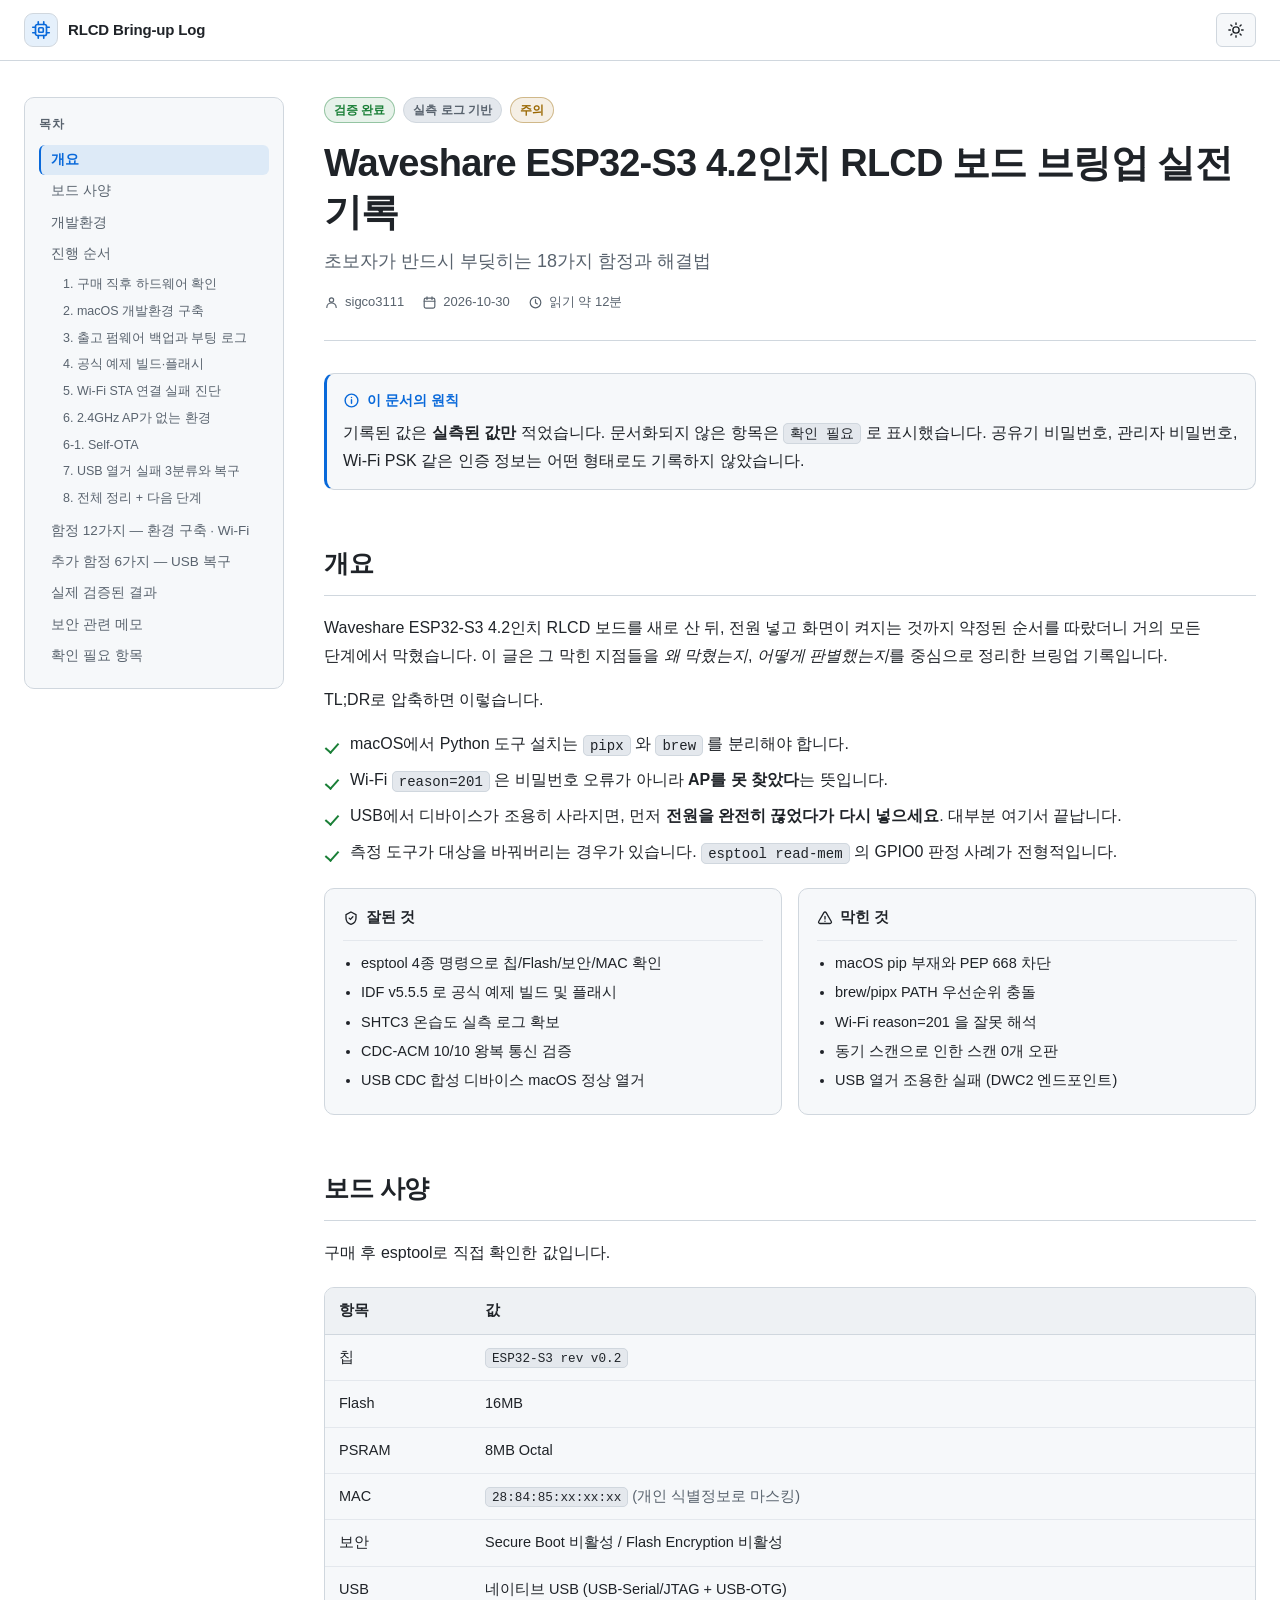
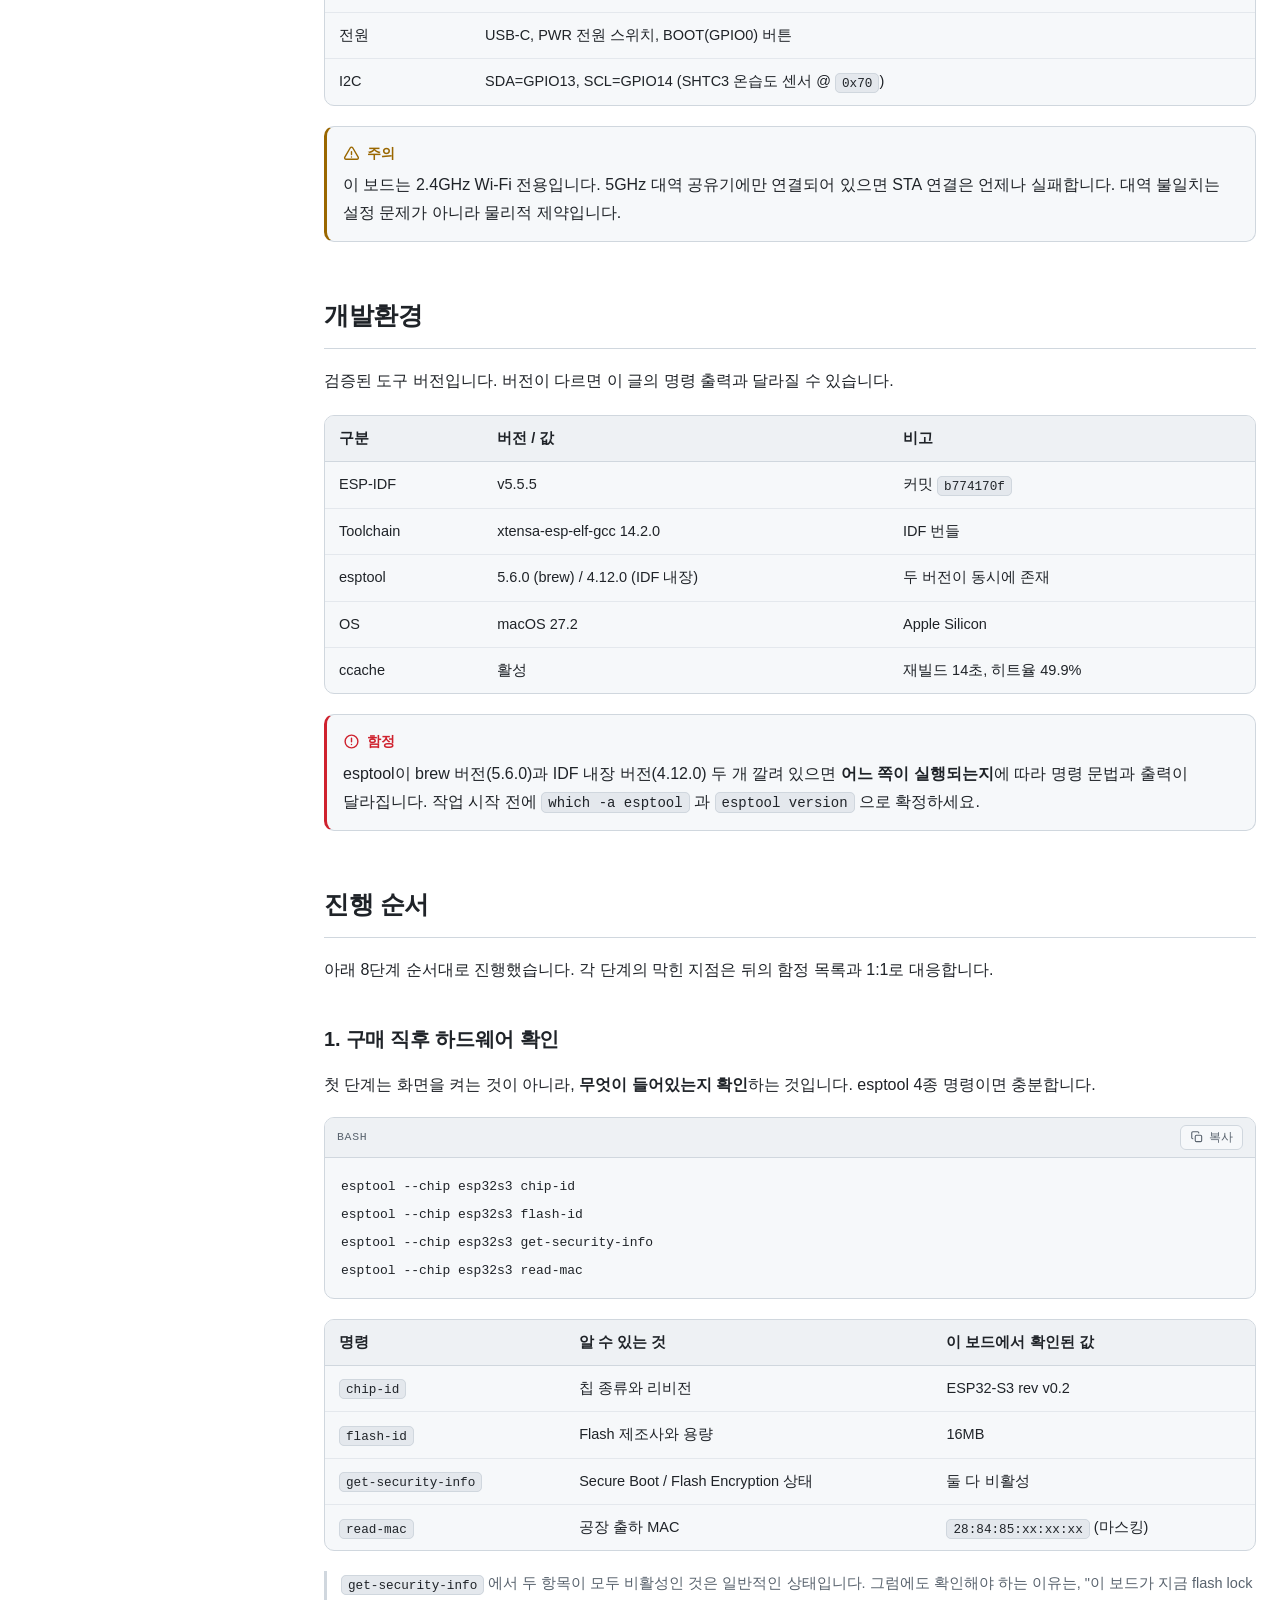
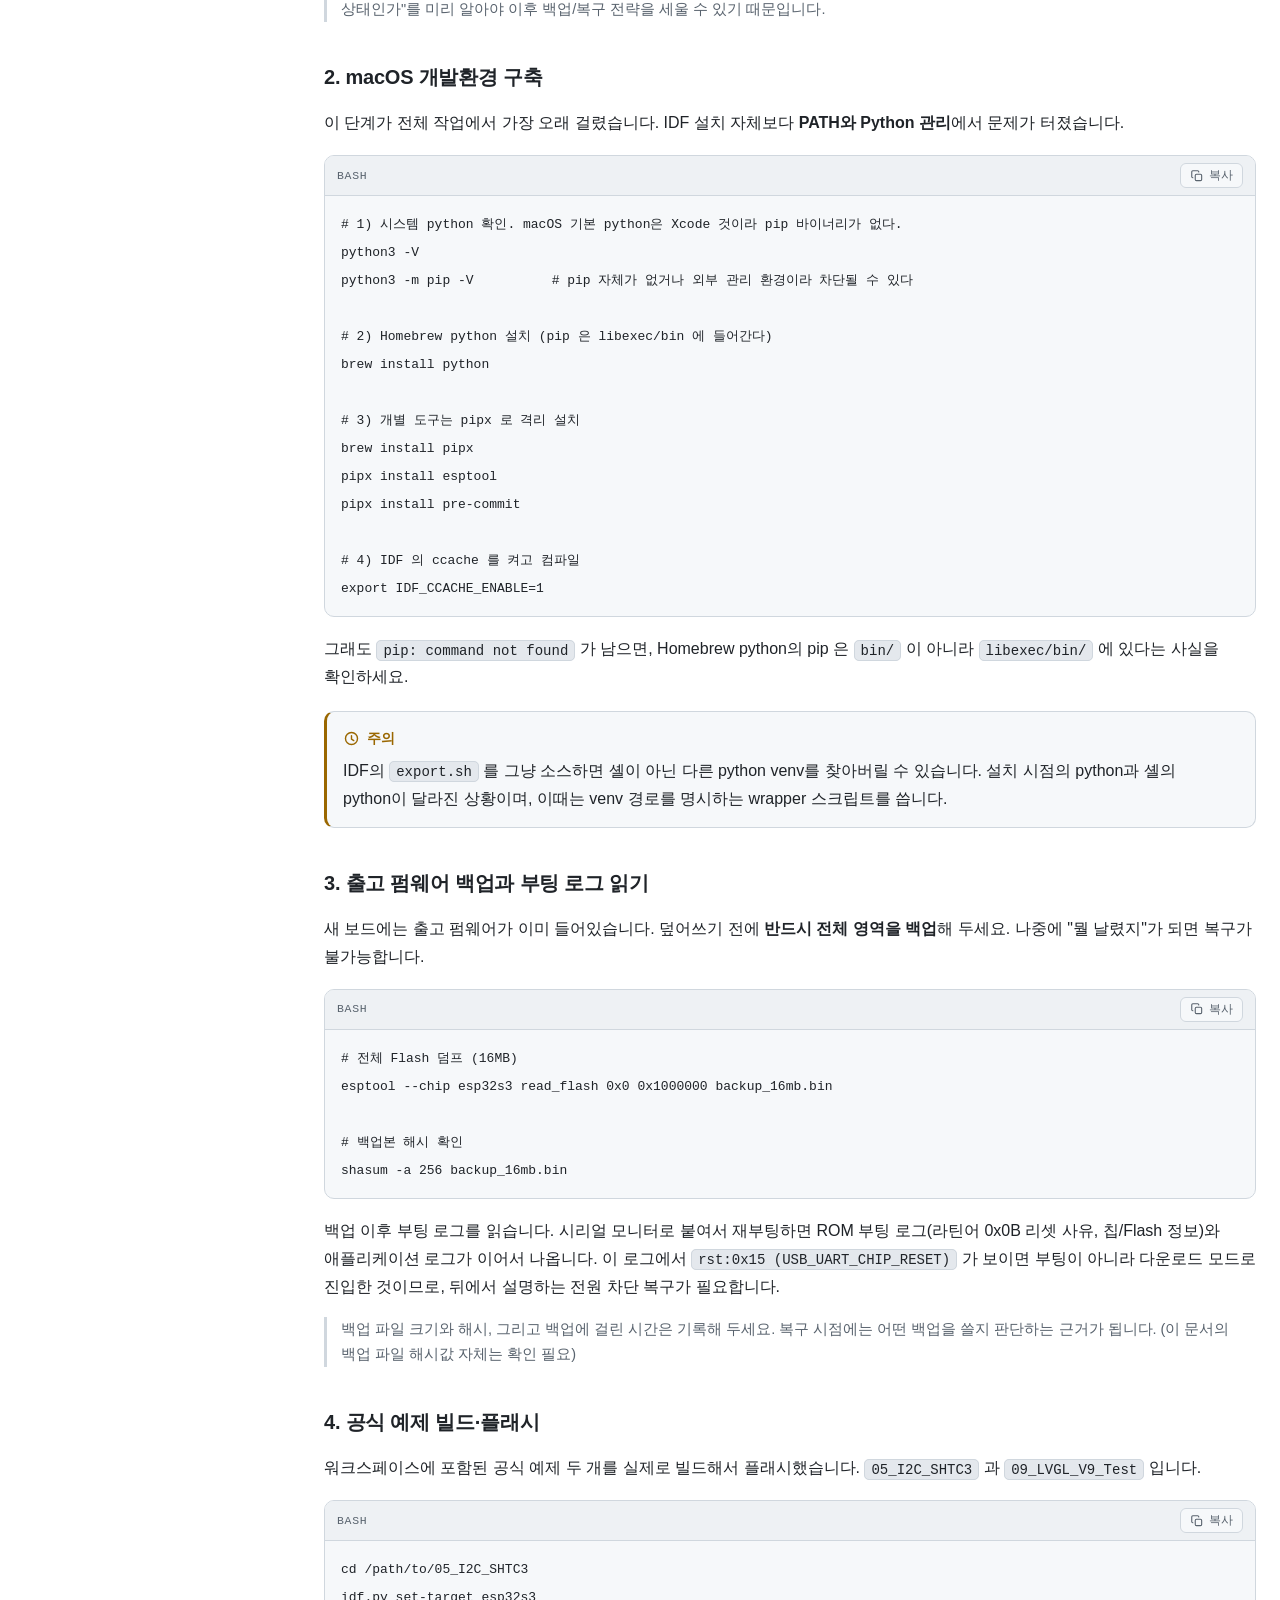
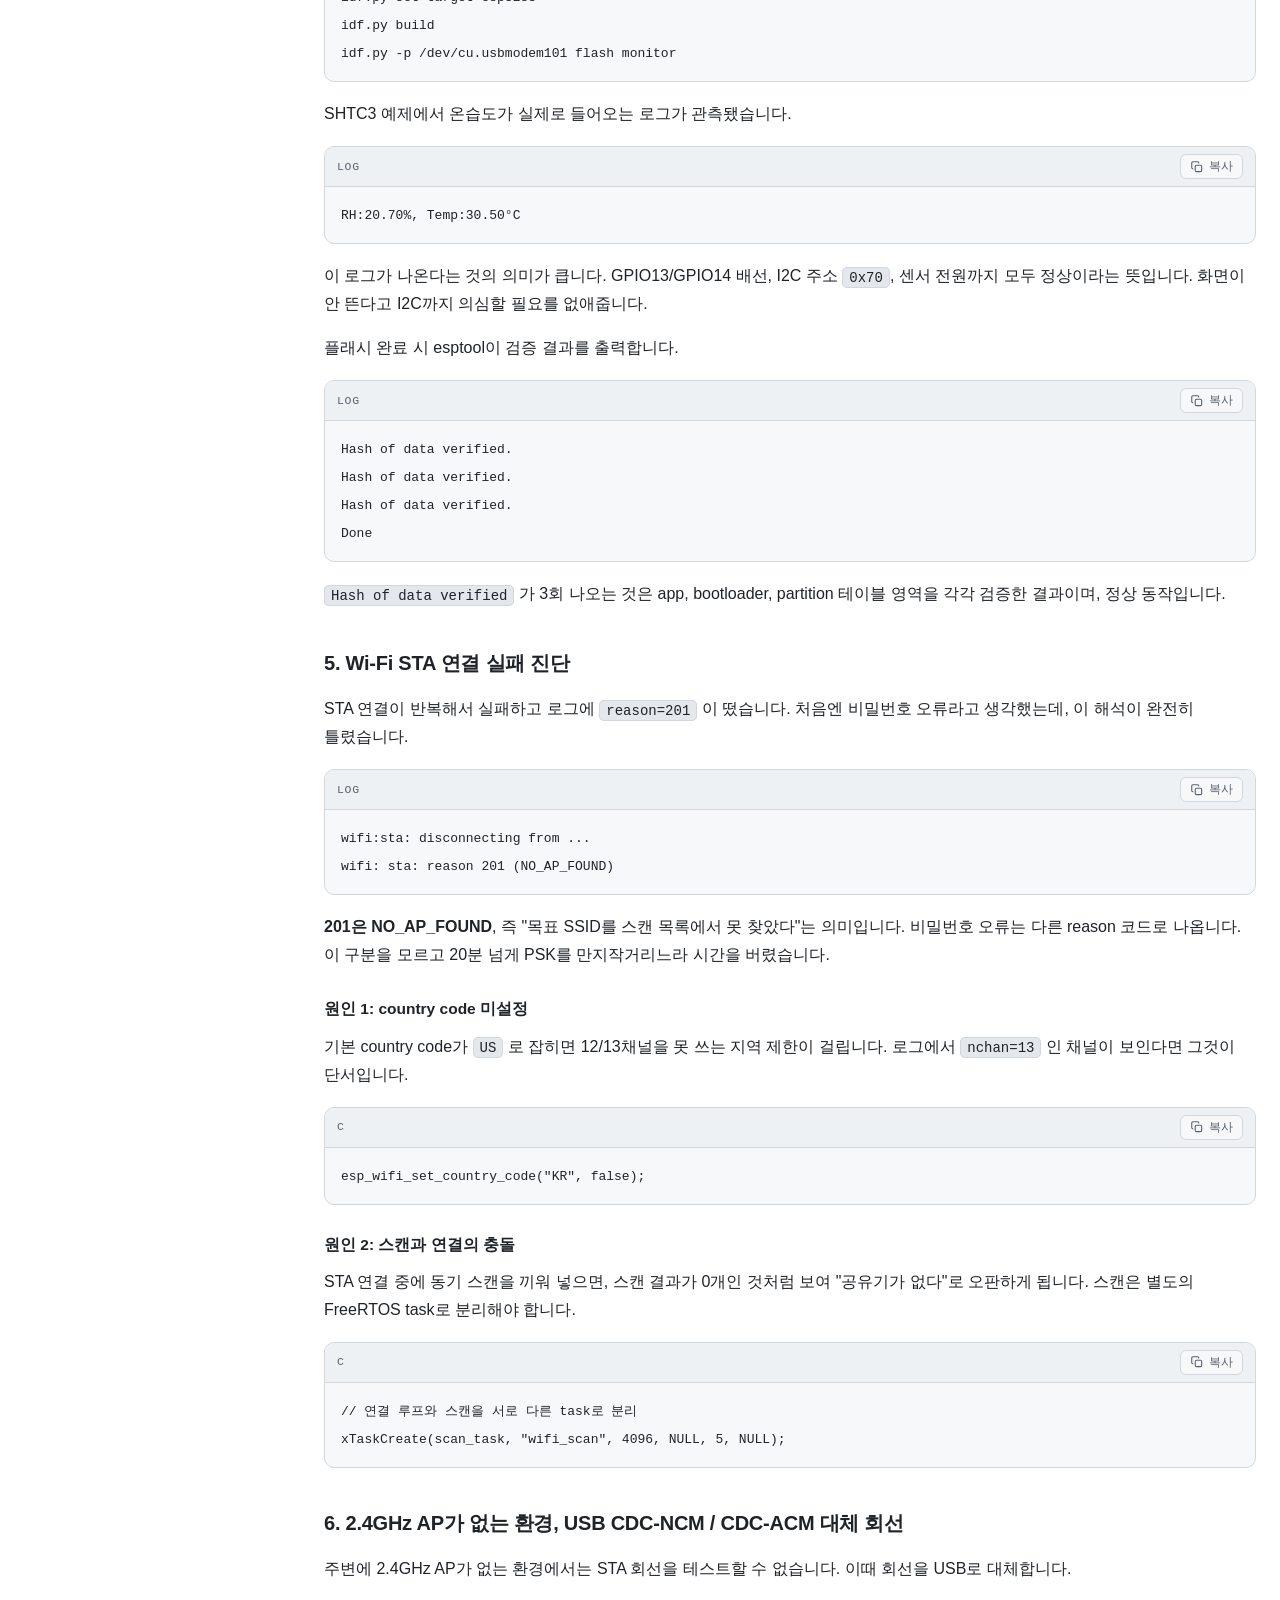
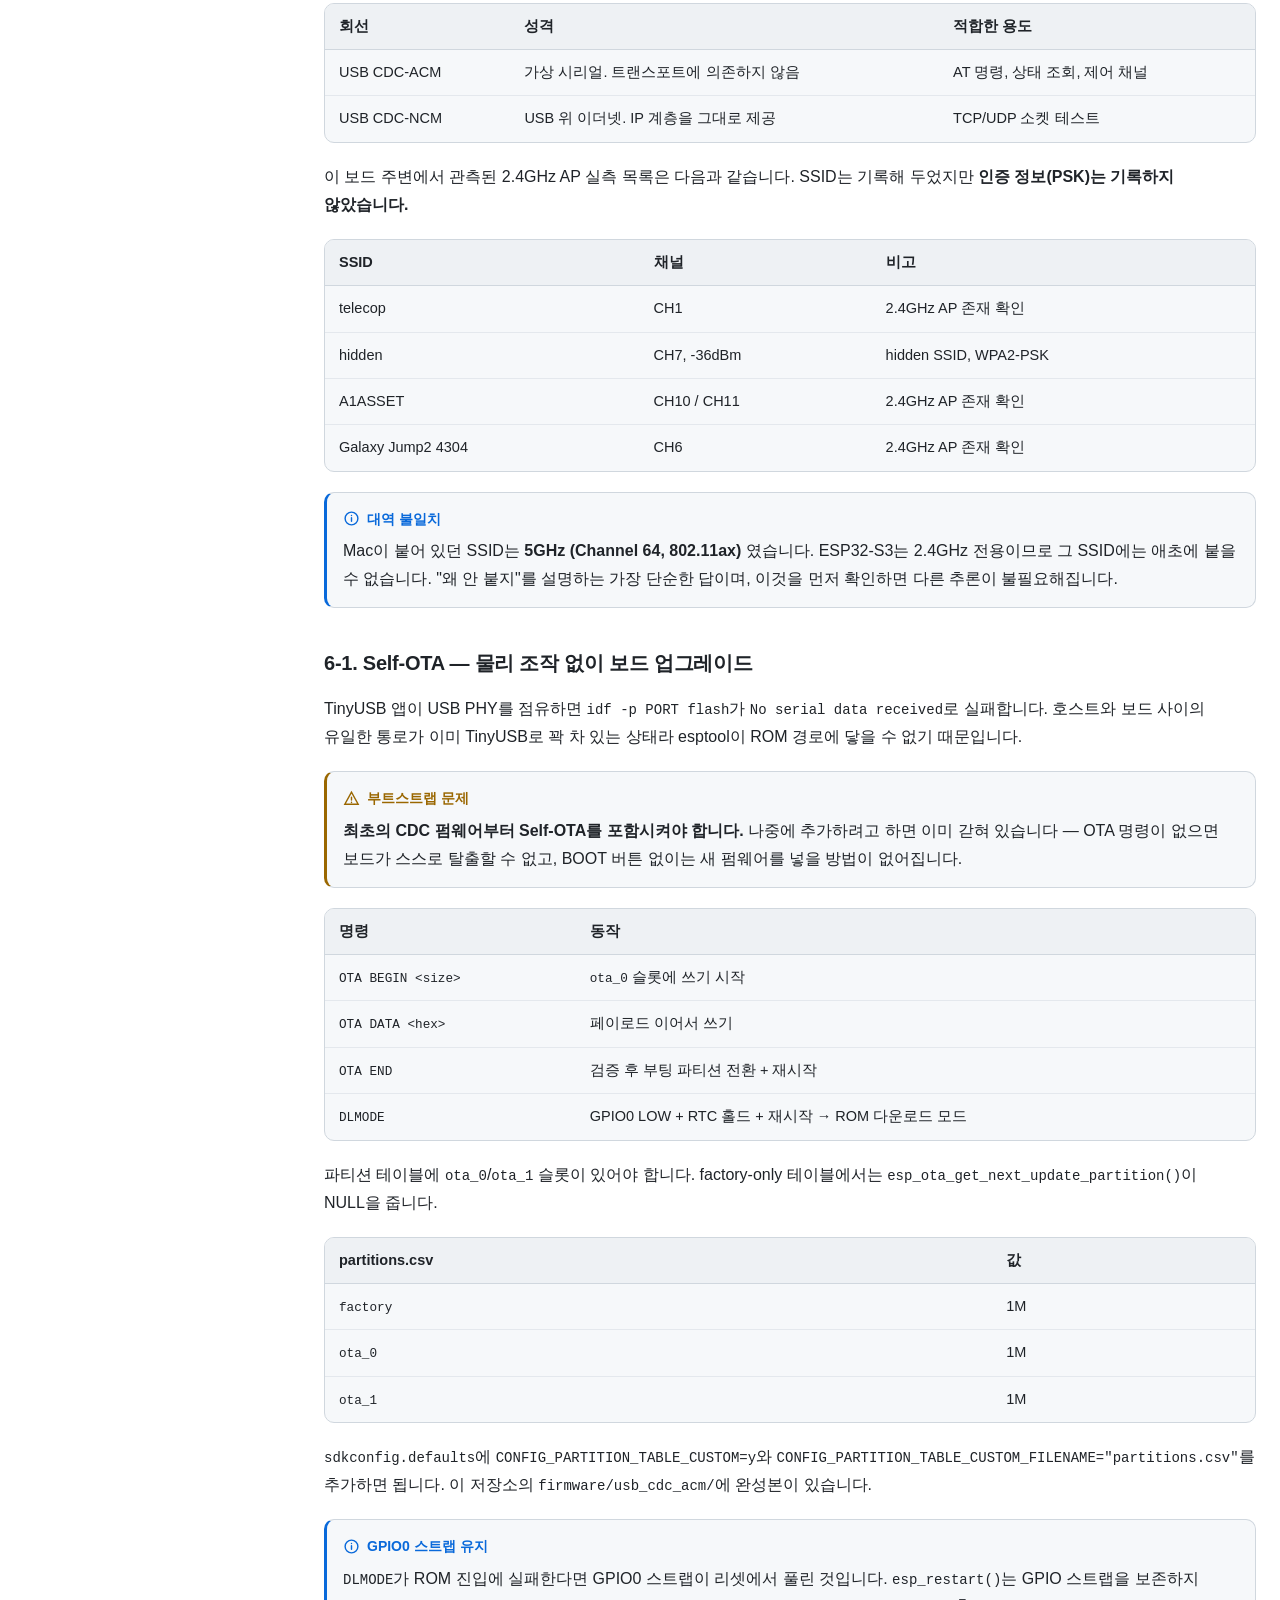
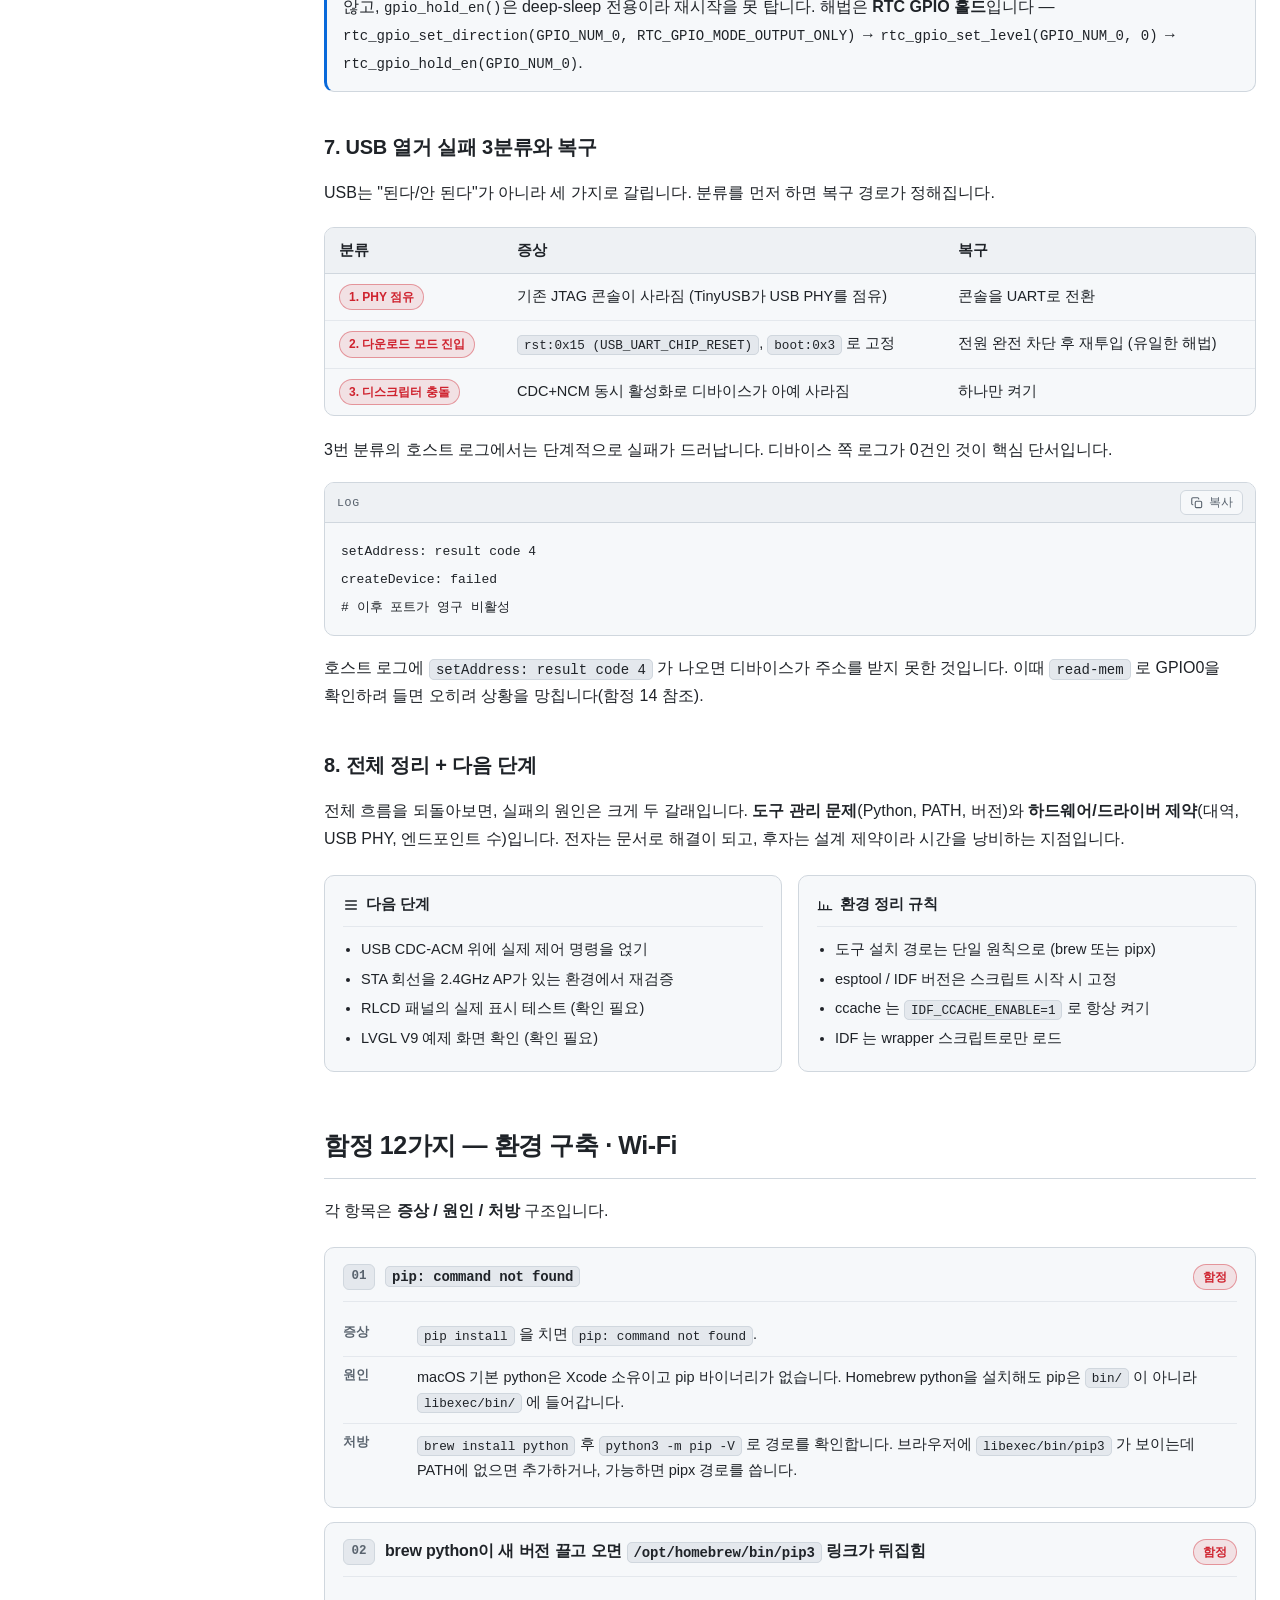
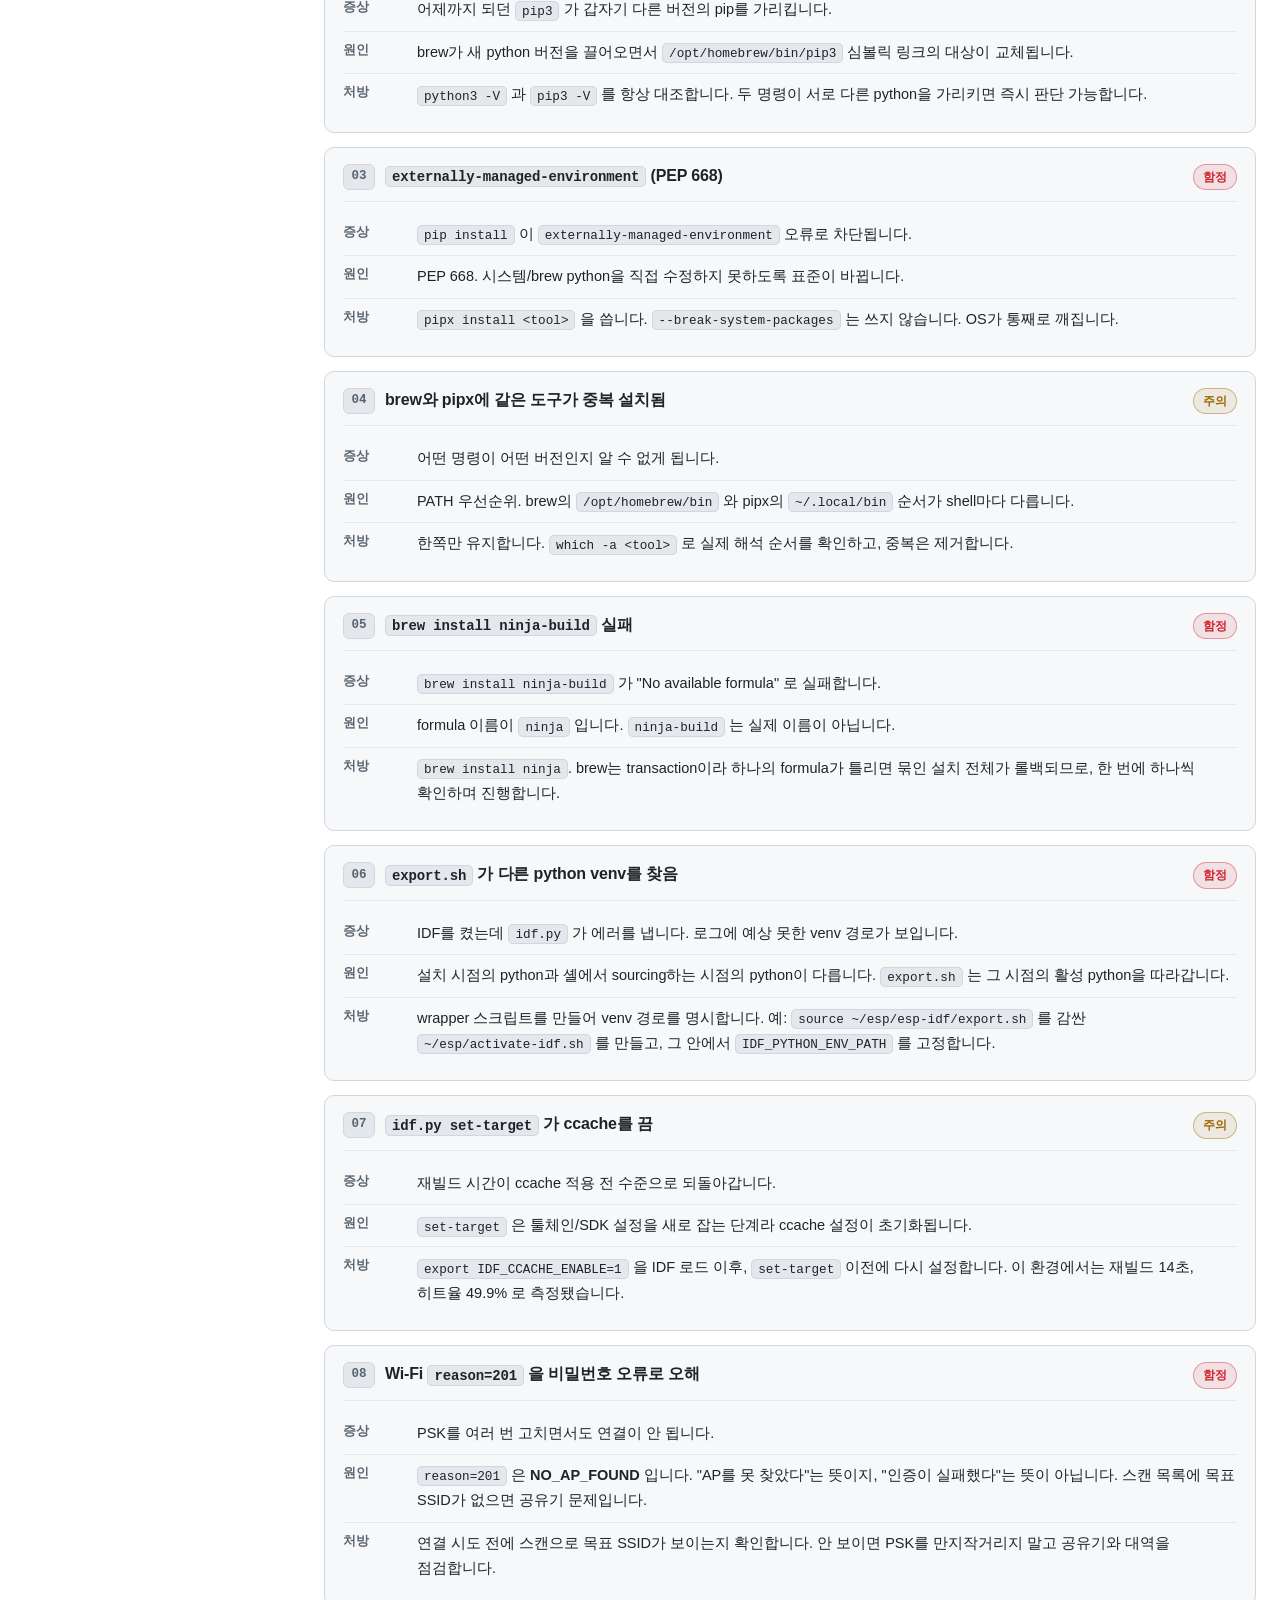
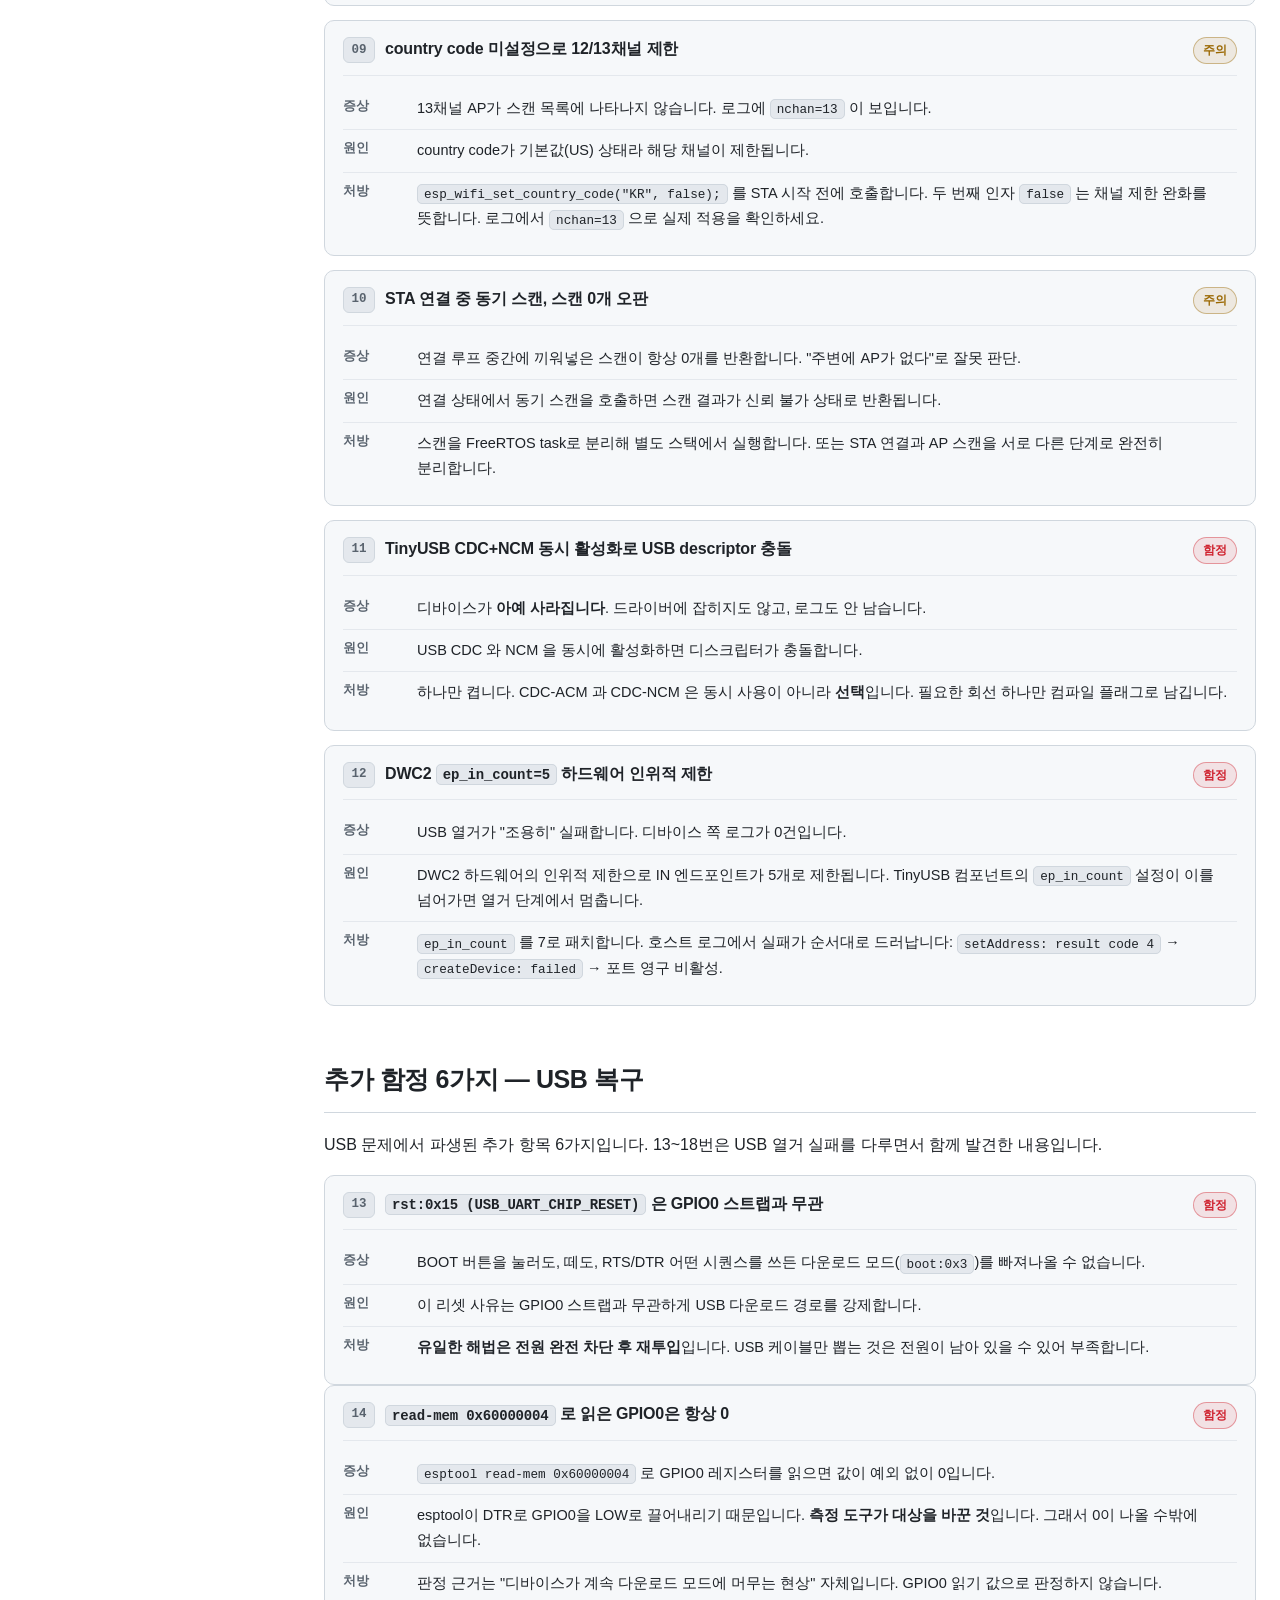
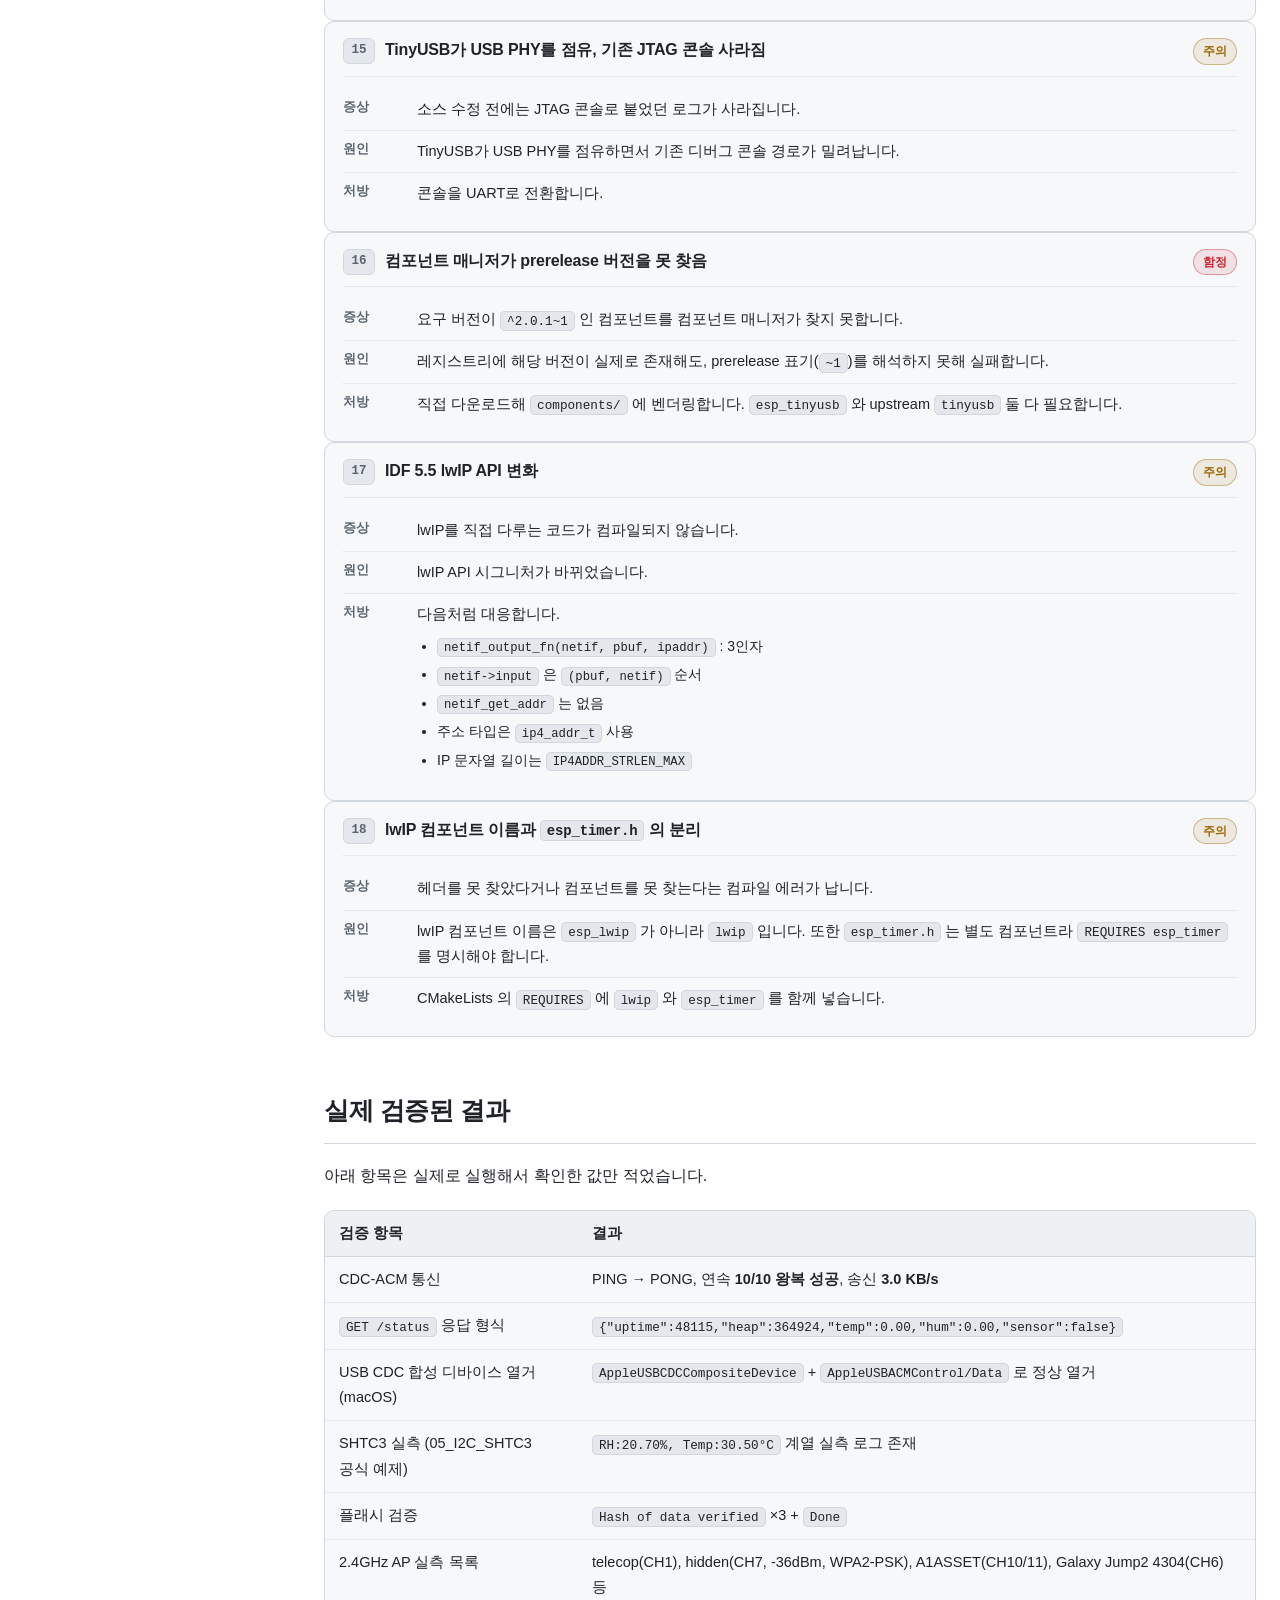
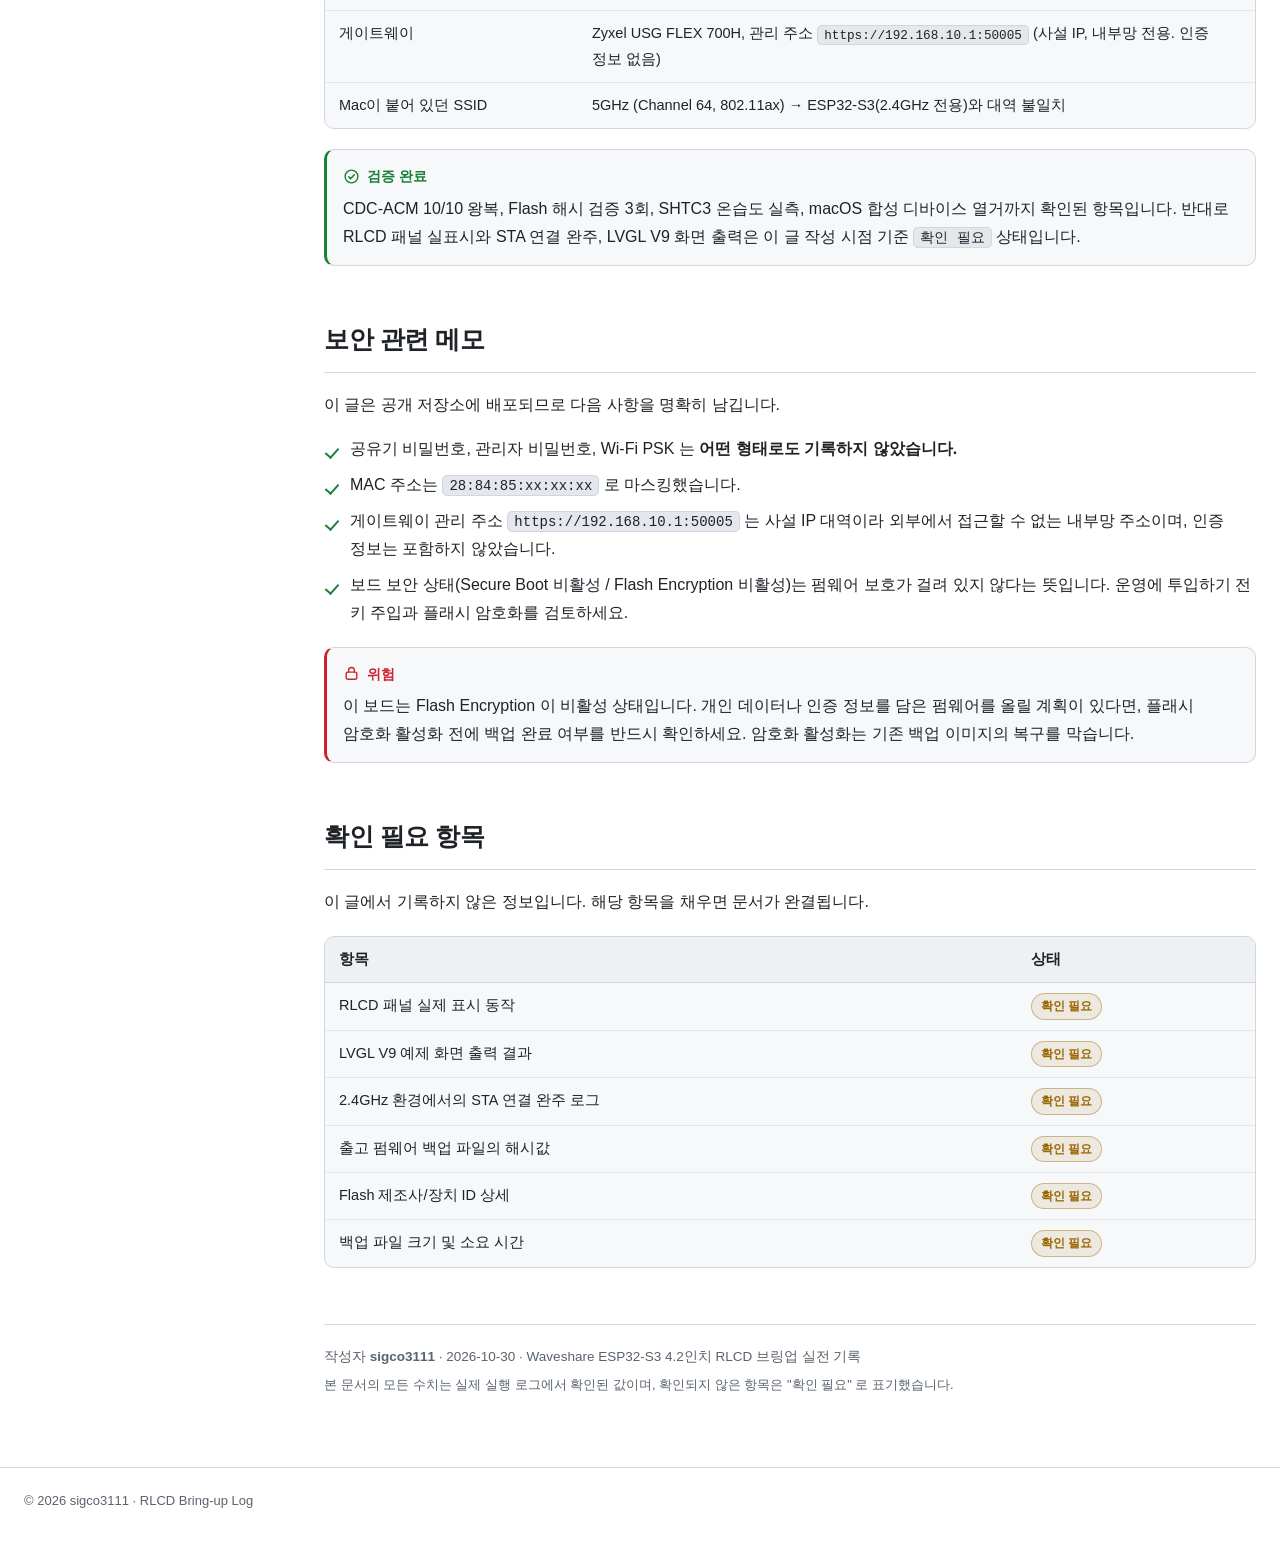
==== commit 4a1bcc8e: "fix(site): 함정 개수 표기 통일 12 → 18 (12 + 추가 6) 부제와 메타 description 은 실제 함정 수인 18로 정정. 섹션 제목은 '함정 12가지 — 환" ====
--- a/site/index.html
+++ b/site/index.html
@@ -70,8 +70,8 @@
             <li><a href="#step-8" data-toc="step-8">8. 전체 정리 + 다음 단계</a></li>
           </ul>
         </li>
-        <li><a href="#pitfalls" data-toc="pitfalls">함정 12가지</a></li>
-        <li><a href="#pitfalls-usb" data-toc="pitfalls-usb">추가 함정: USB 복구 편</a></li>
+        <li><a href="#pitfalls" data-toc="pitfalls">함정 12가지 — 환경 구축 · Wi-Fi</a></li>
+        <li><a href="#pitfalls-usb" data-toc="pitfalls-usb">추가 함정 6가지 — USB 복구</a></li>
         <li><a href="#verified" data-toc="verified">실제 검증된 결과</a></li>
         <li><a href="#security" data-toc="security">보안 관련 메모</a></li>
         <li><a href="#open-items" data-toc="open-items">확인 필요 항목</a></li>
@@ -89,7 +89,7 @@
         <span class="badge badge-warning">주의</span>
       </div>
       <h1 class="post-title">Waveshare ESP32-S3 4.2인치 RLCD 보드 브링업 실전 기록</h1>
-      <p class="post-subtitle">초보자가 반드시 부딪히는 12가지 함정과 해결법</p>
+      <p class="post-subtitle">초보자가 반드시 부딪히는 18가지 함정과 해결법</p>
       <div class="post-meta">
         <span class="meta-item">
           <svg viewBox="0 0 24 24" width="15" height="15" fill="none" stroke="currentColor" stroke-width="1.9" stroke-linecap="round"><circle cx="12" cy="8" r="3.4"></circle><path d="M4.5 20a7.5 7.5 0 0115 0"></path></svg>
@@ -643,7 +643,7 @@
 
     <!-- ---------- 함정 12 ---------- -->
     <section id="pitfalls">
-      <h2 class="section-title">함정 12가지</h2>
+      <h2 class="section-title">함정 12가지 — 환경 구축 · Wi-Fi</h2>
       <p>각 항목은 <strong>증상 / 원인 / 처방</strong> 구조입니다.</p>
 
       <div class="pitfalls">
@@ -845,7 +845,7 @@
 
     <!-- ---------- 추가 함정 ---------- -->
     <section id="pitfalls-usb">
-      <h2 class="section-title">추가 함정: USB 복구 편</h2>
+      <h2 class="section-title">추가 함정 6가지 — USB 복구</h2>
       <p>
         USB 문제에서 파생된 추가 항목 6가지입니다. 13~18번은 USB 열거 실패를 다루면서
         함께 발견한 내용입니다.
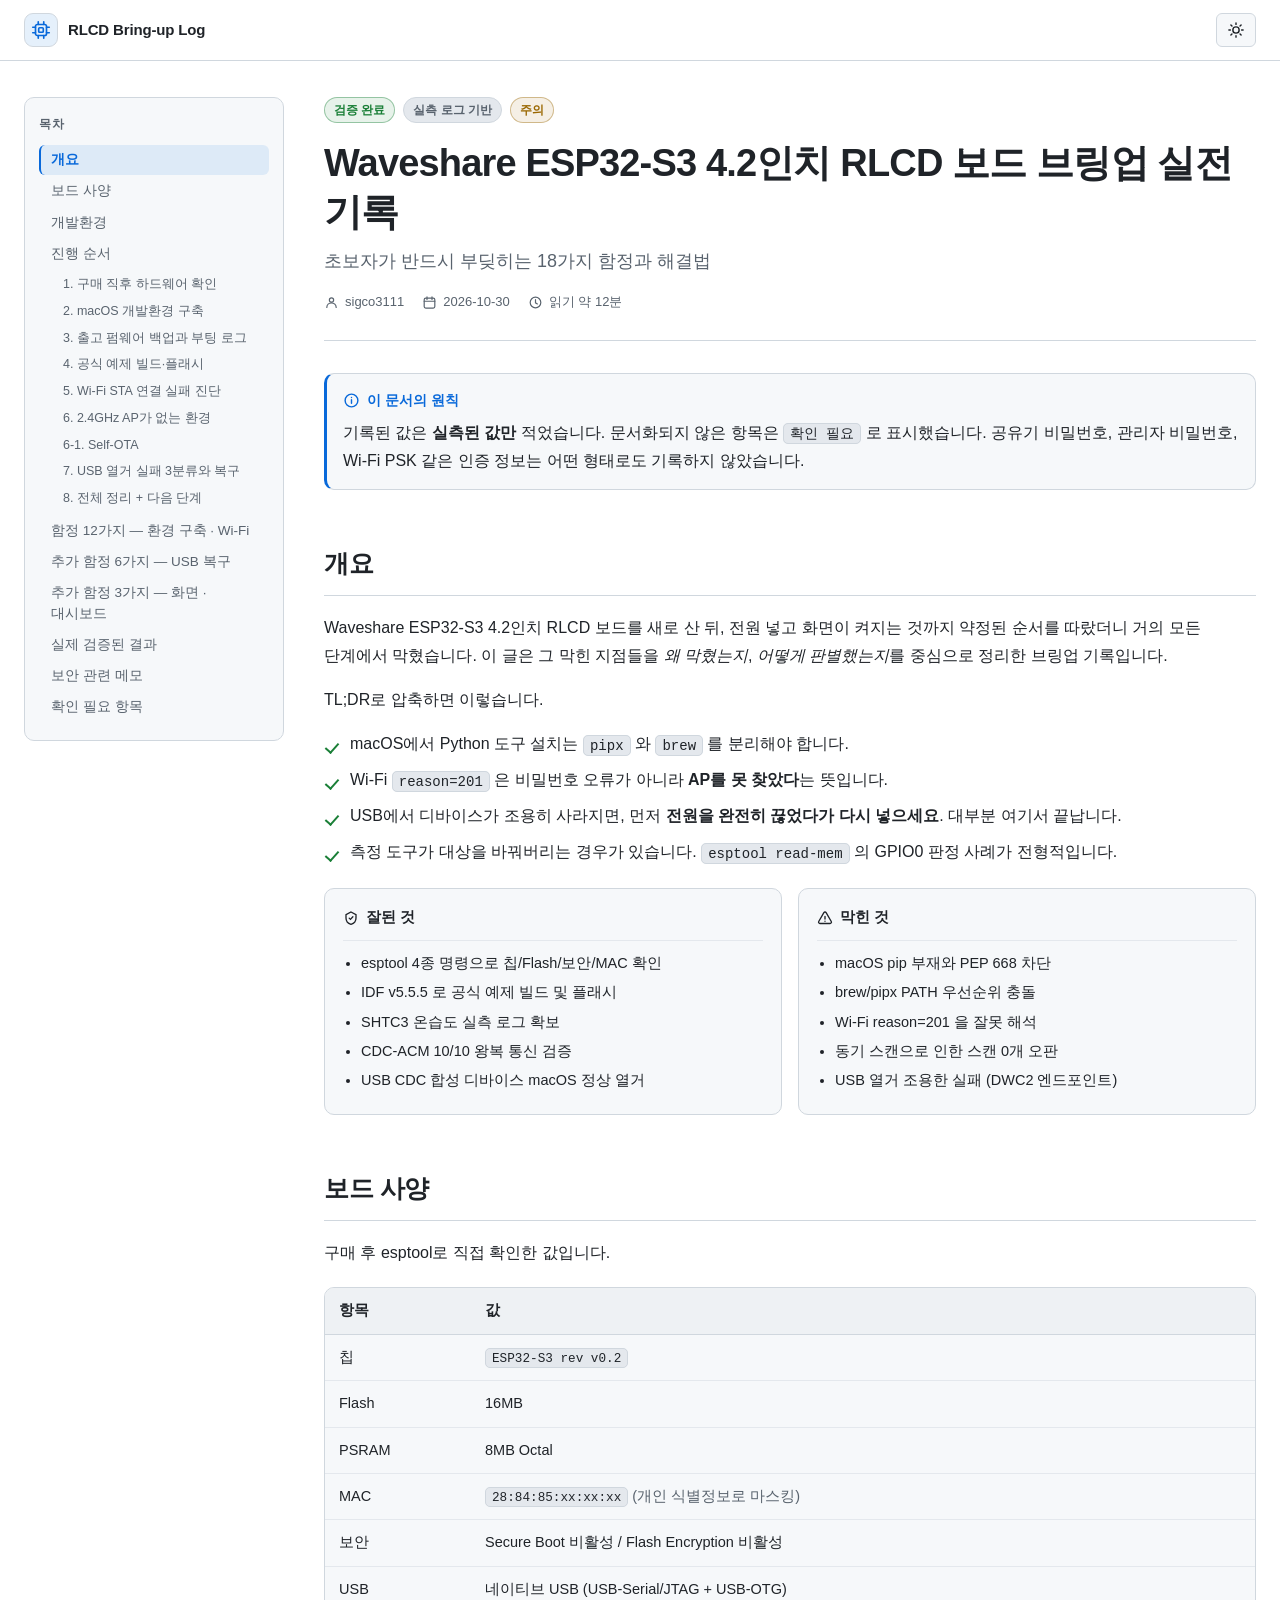
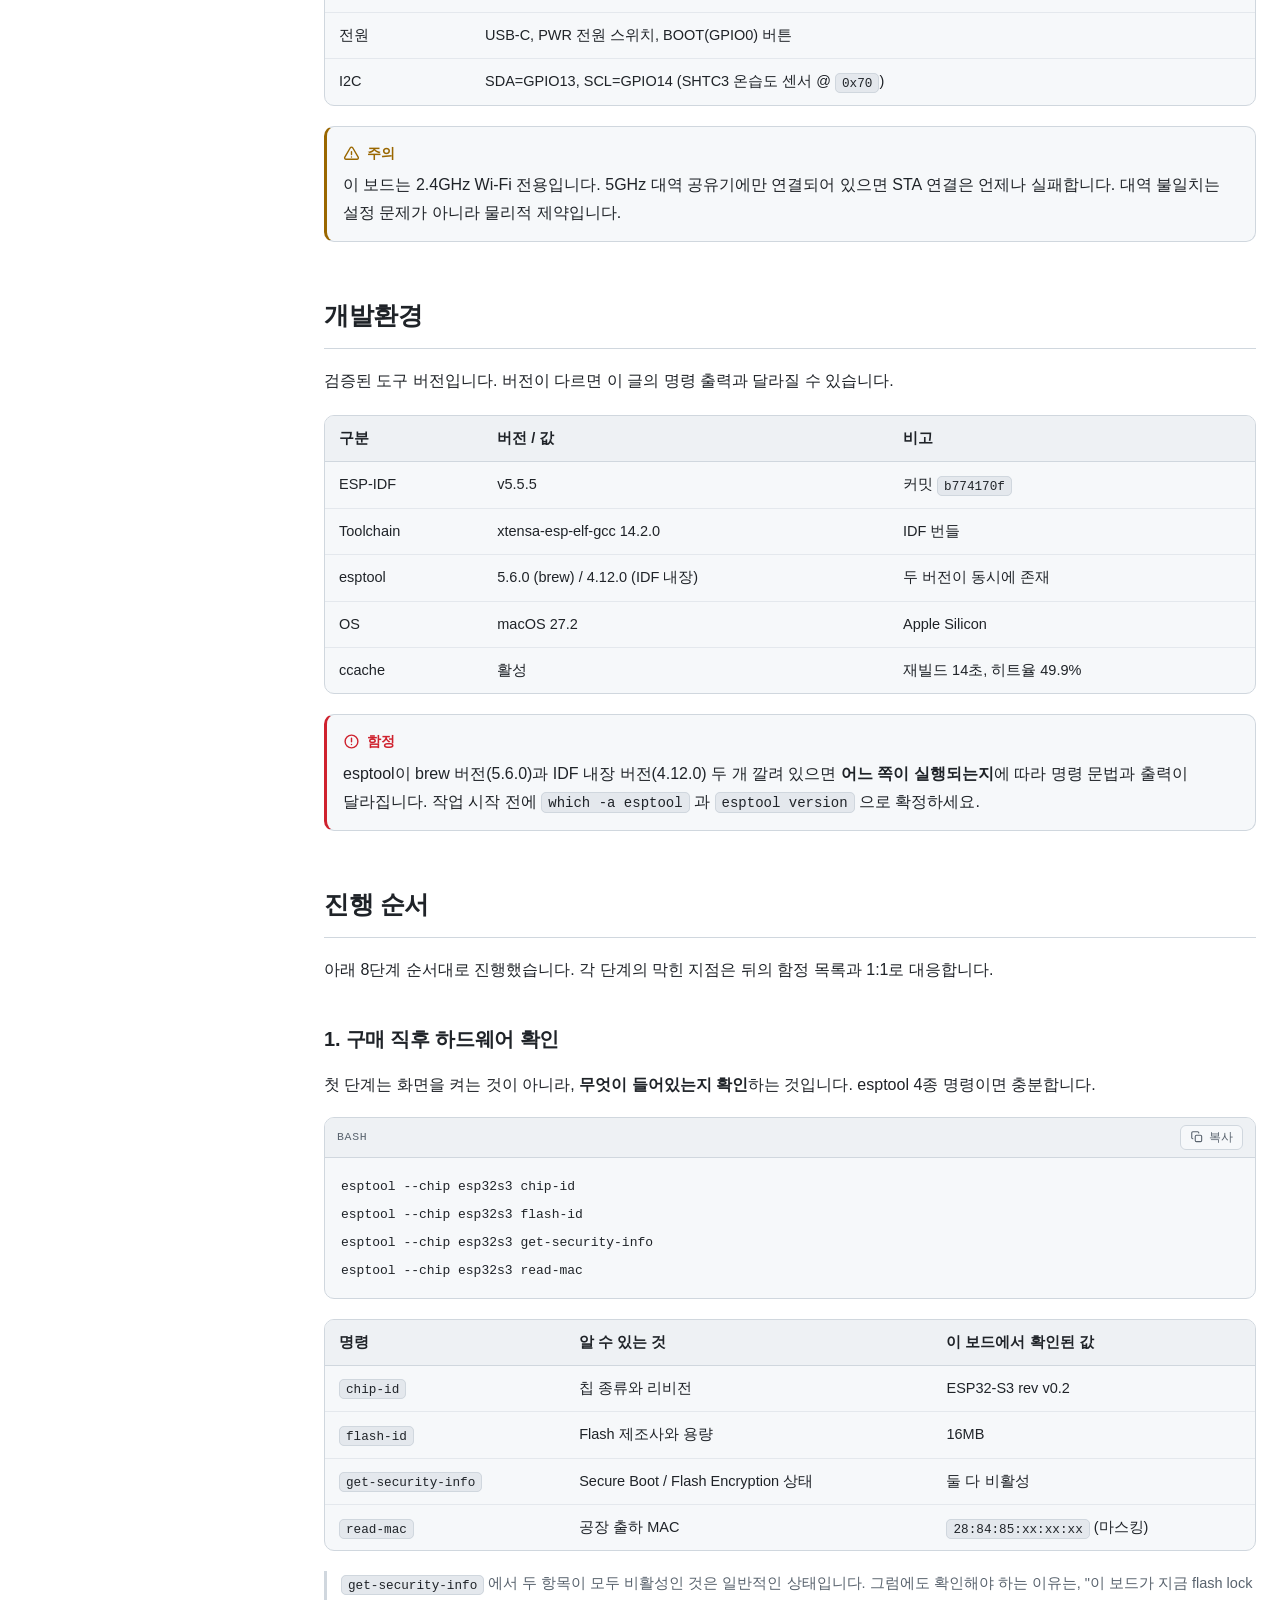
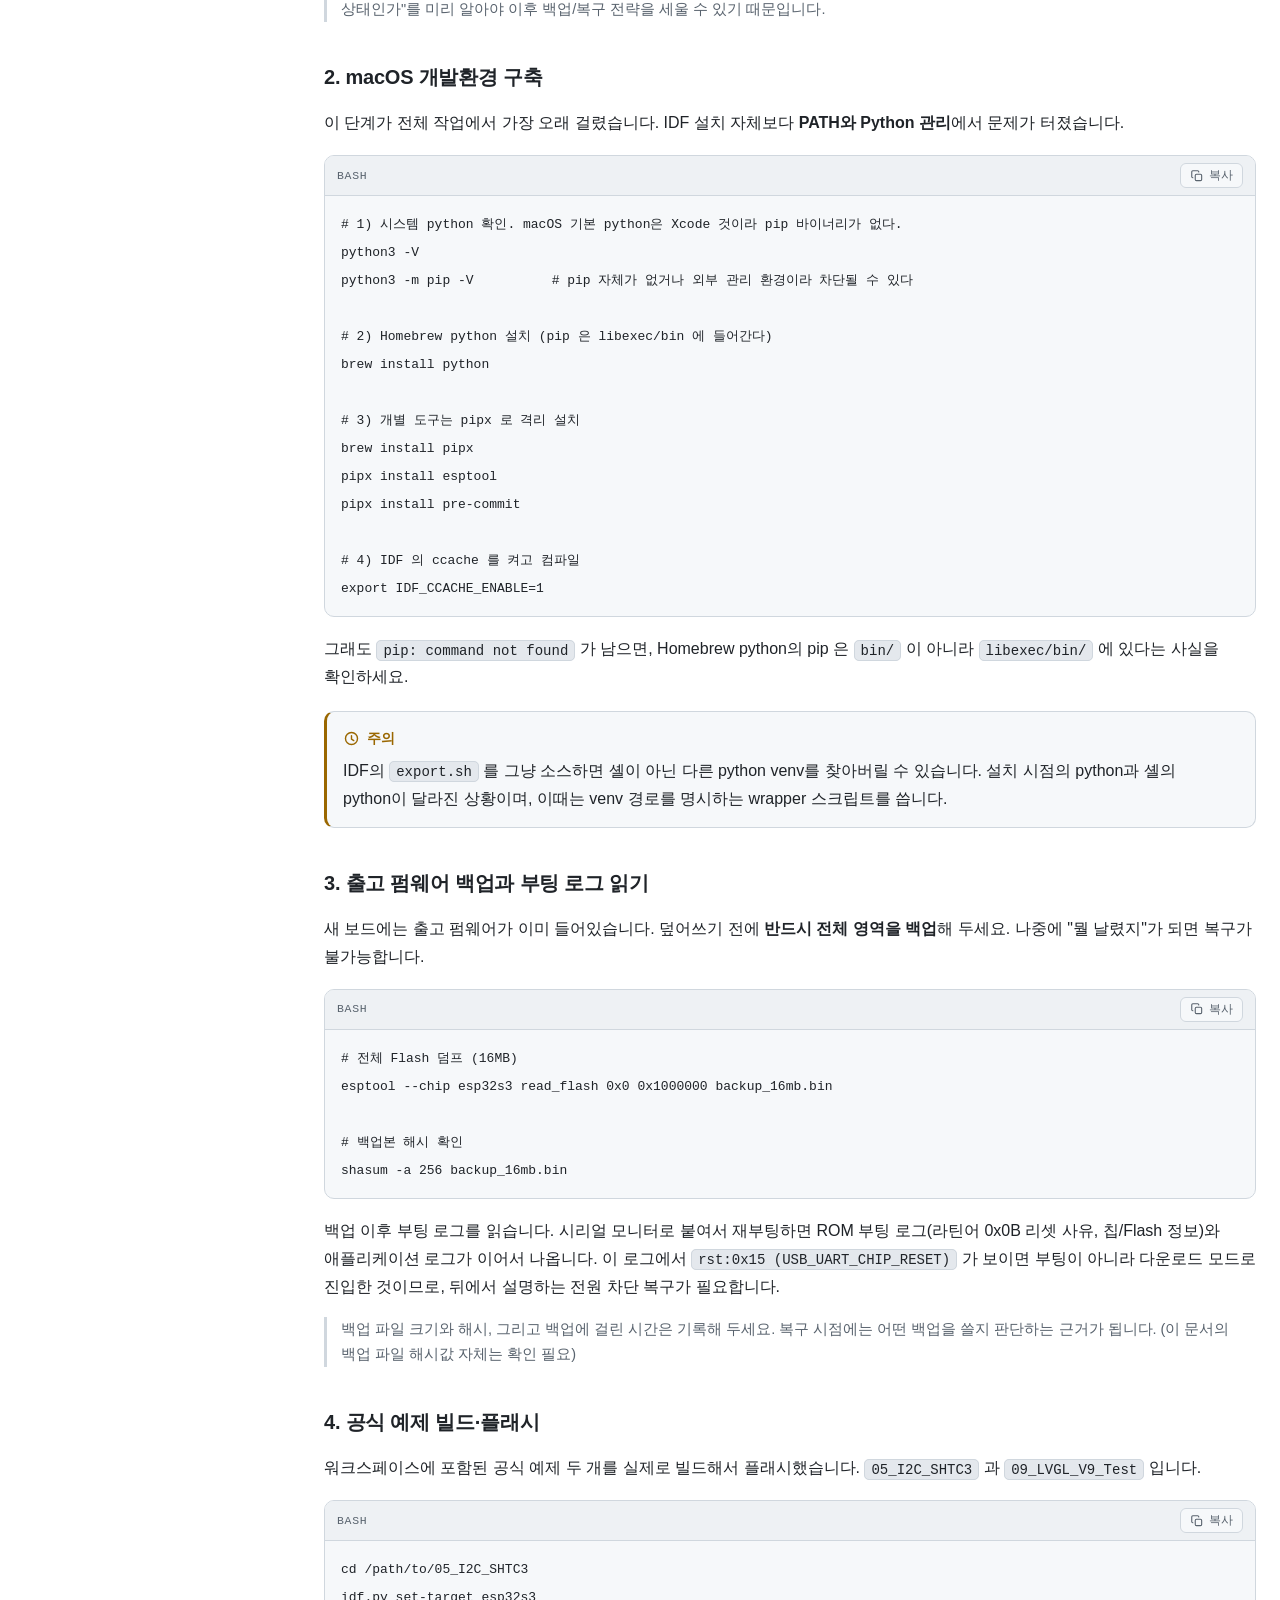
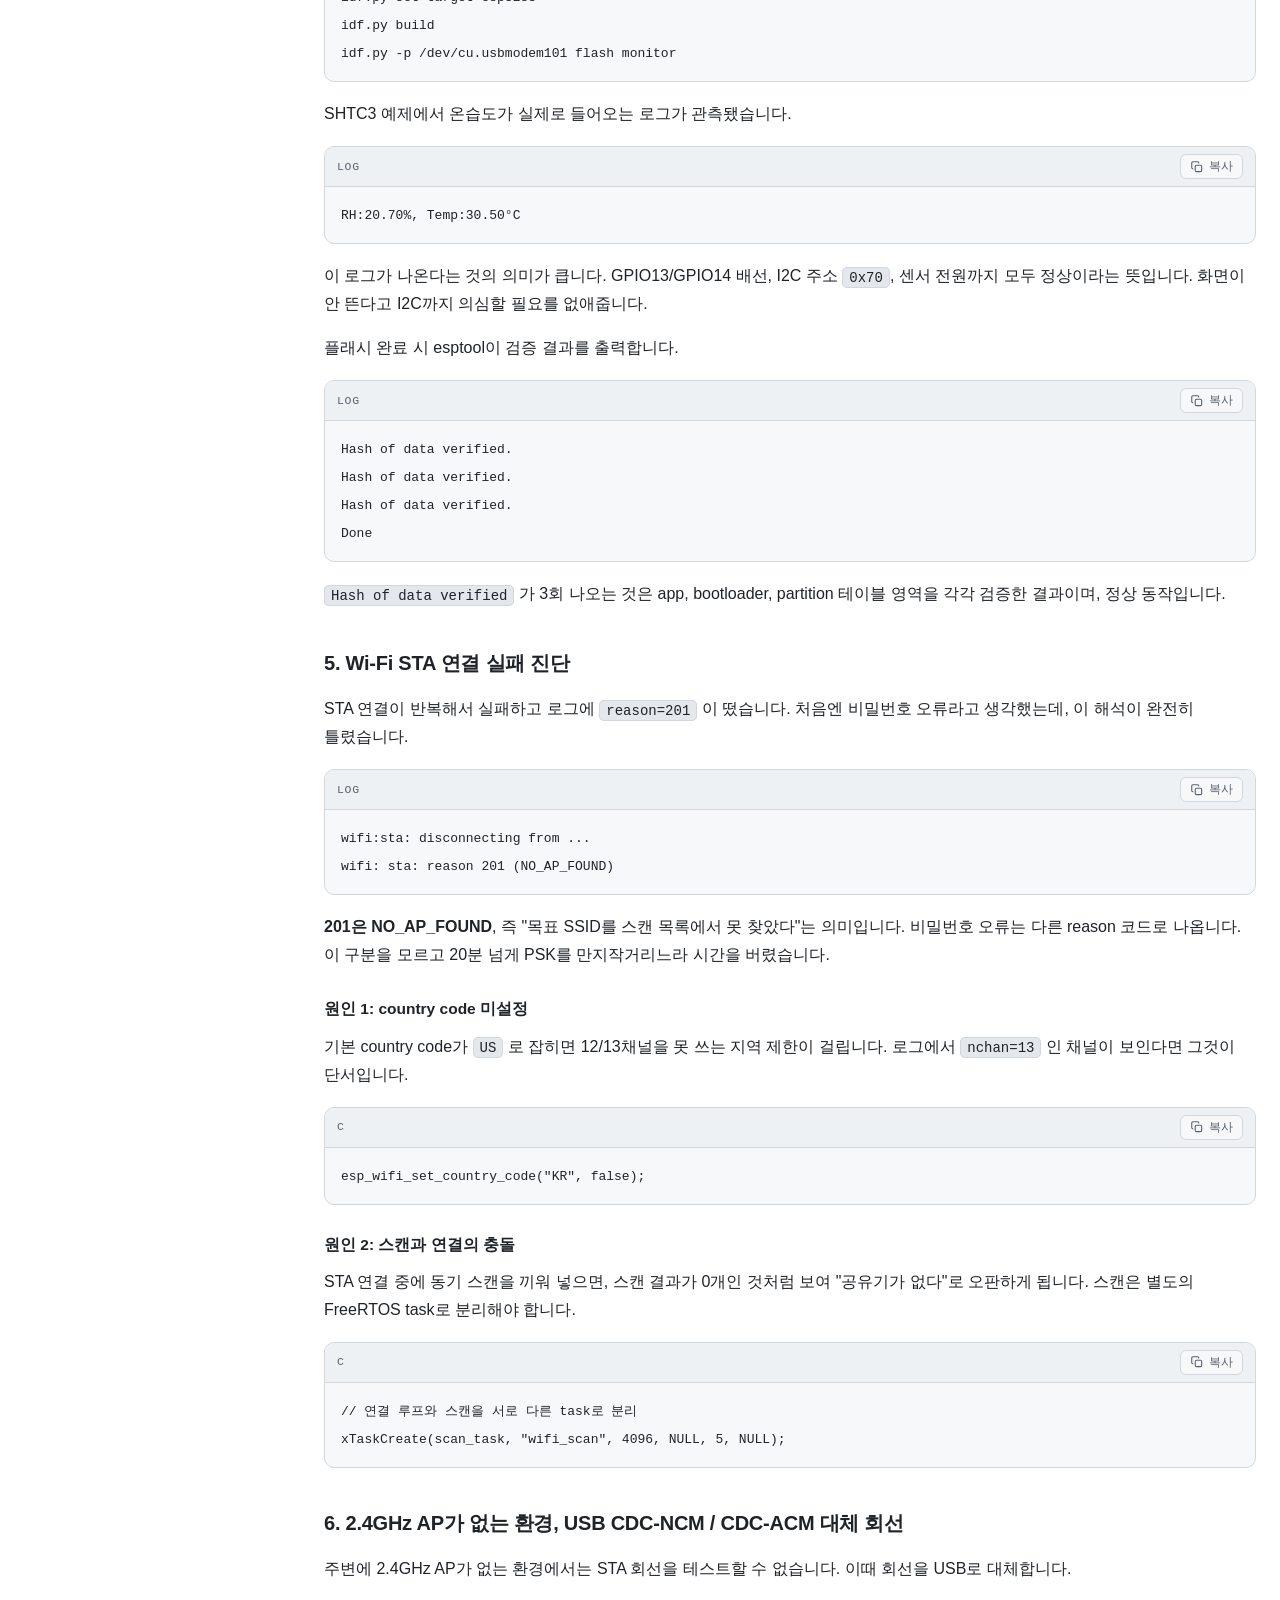
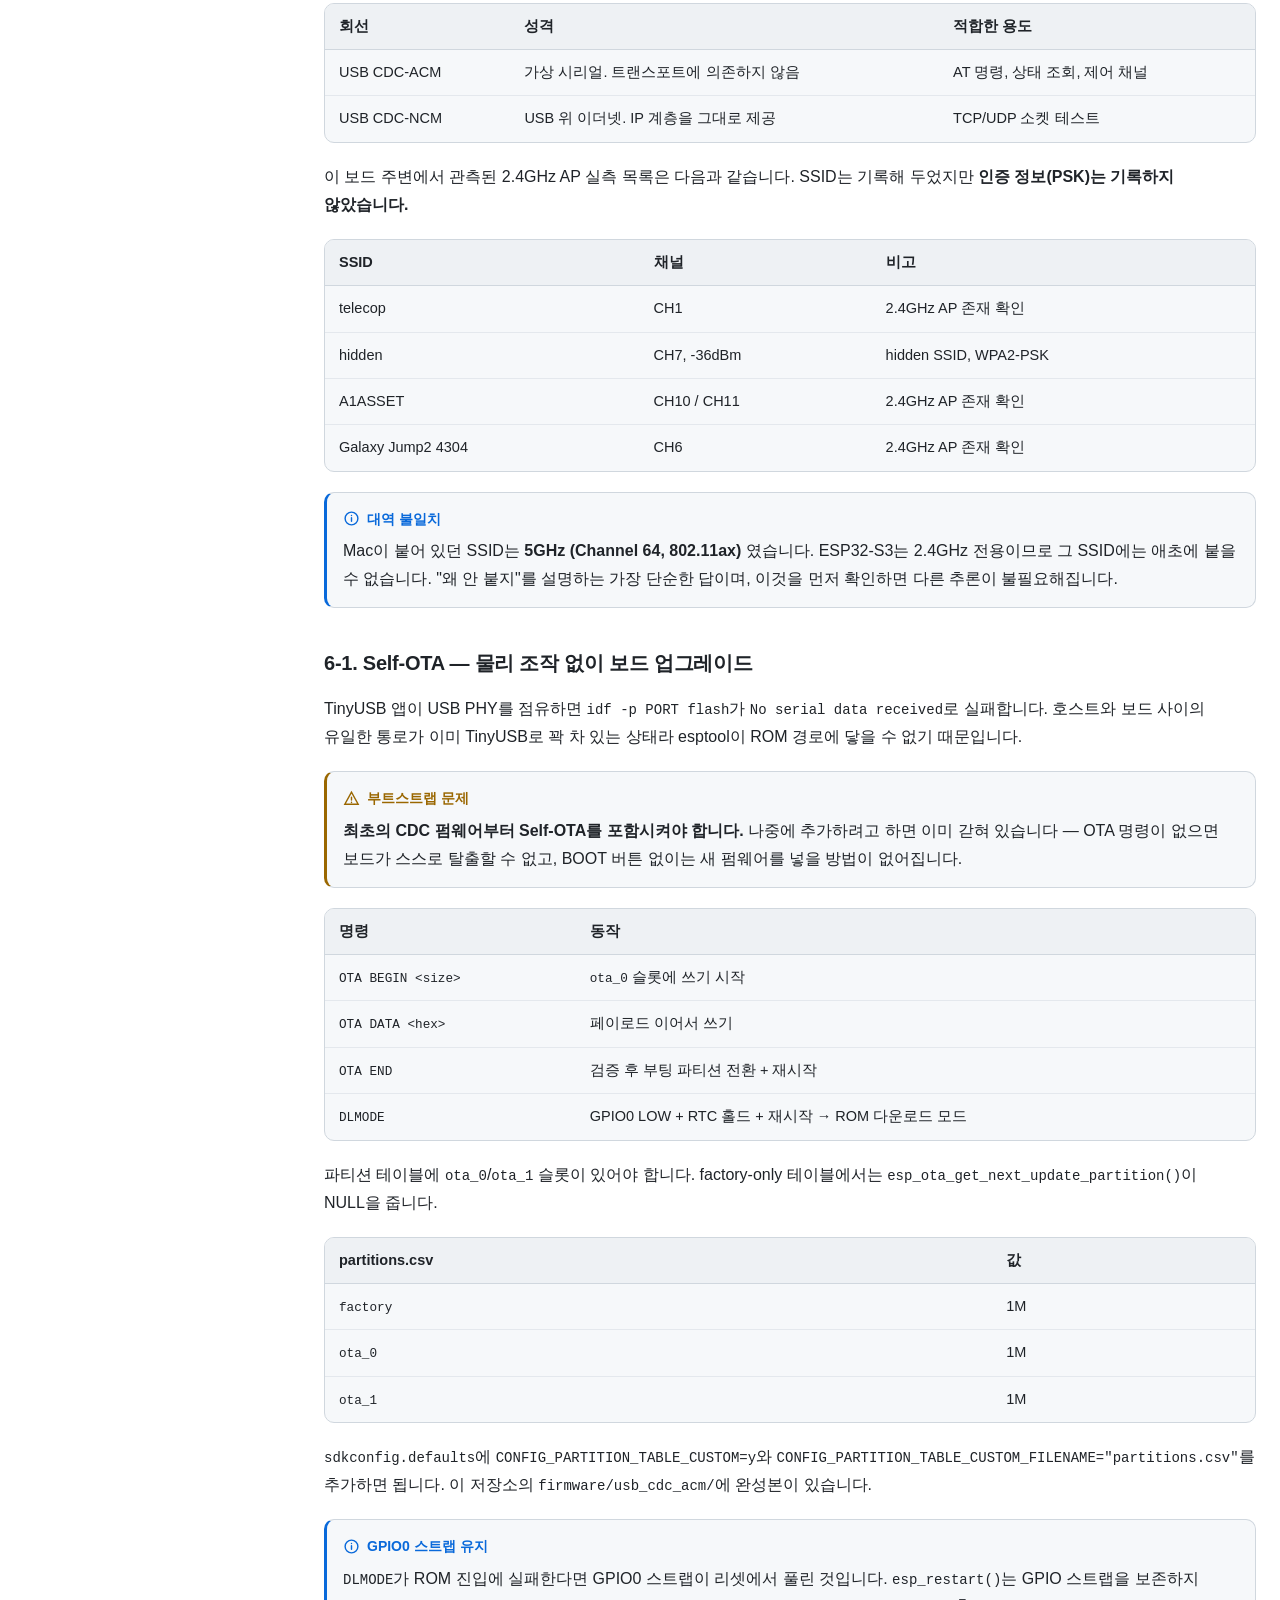
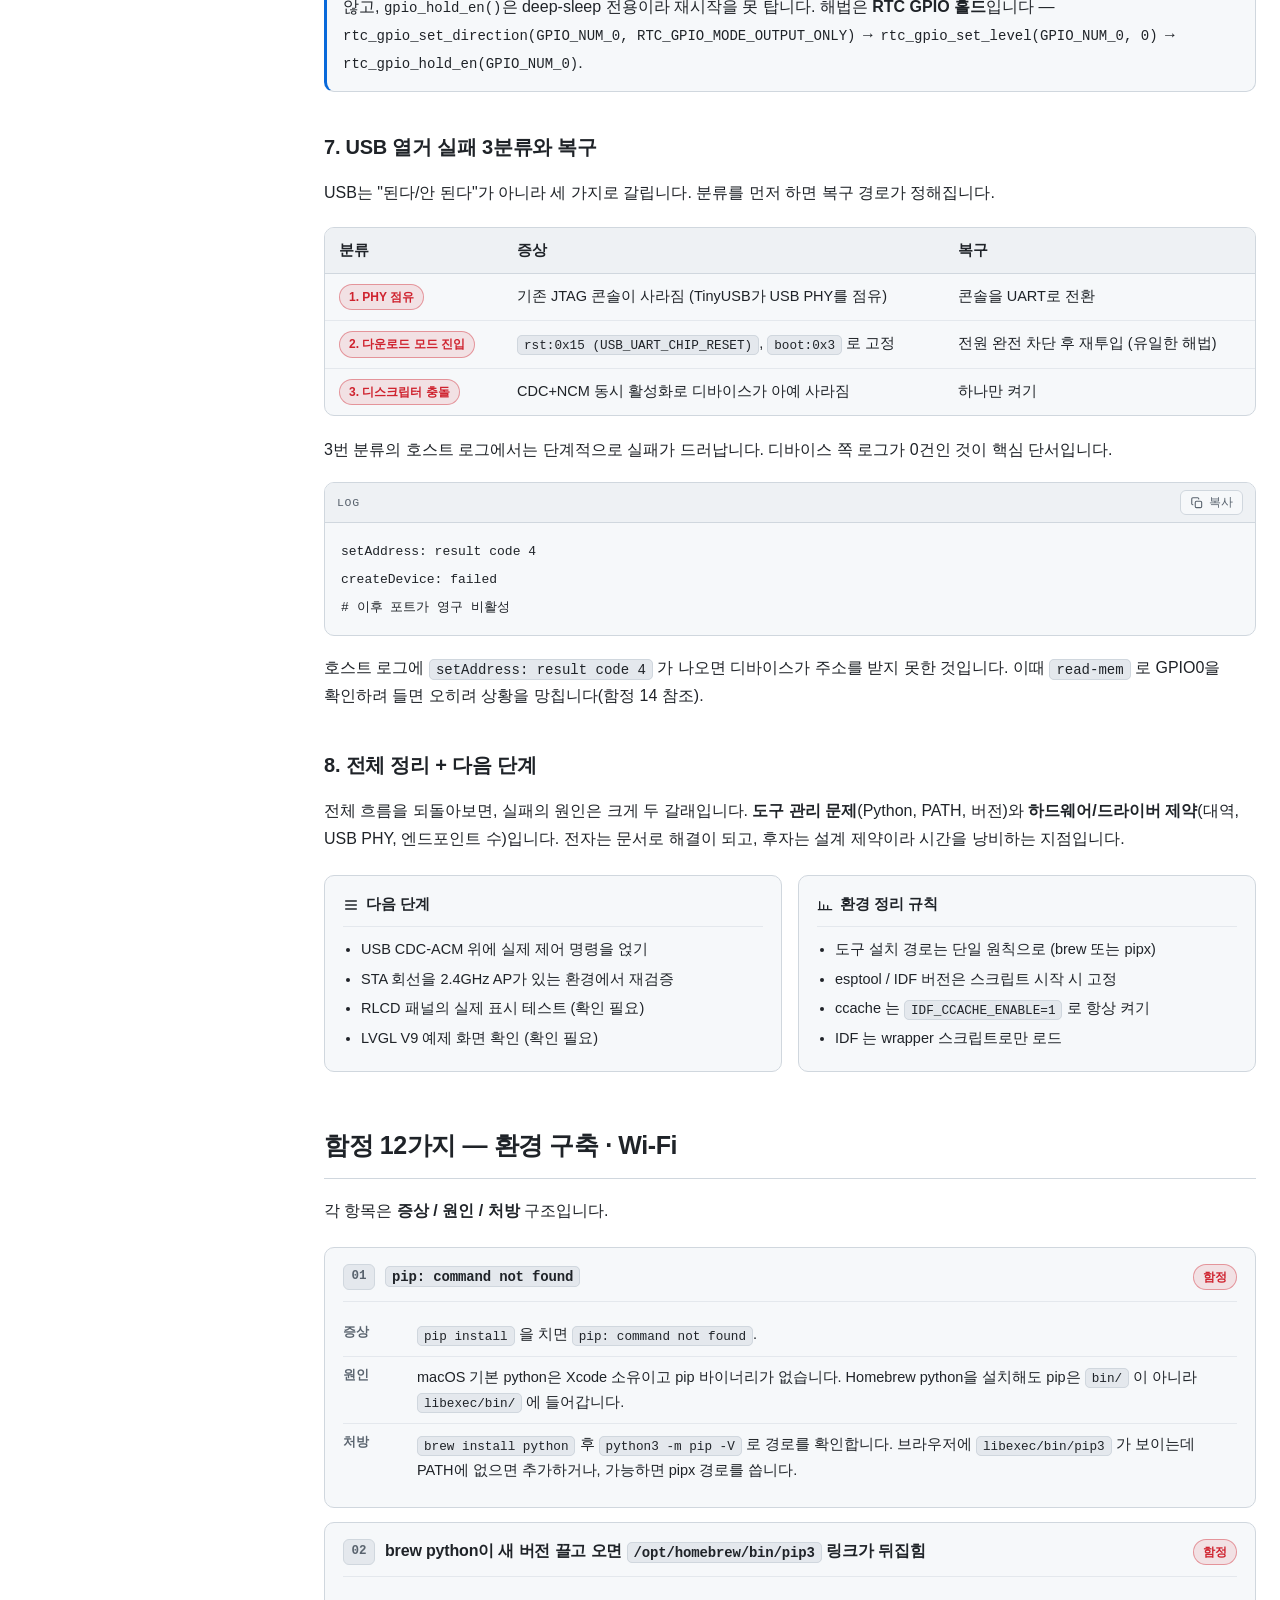
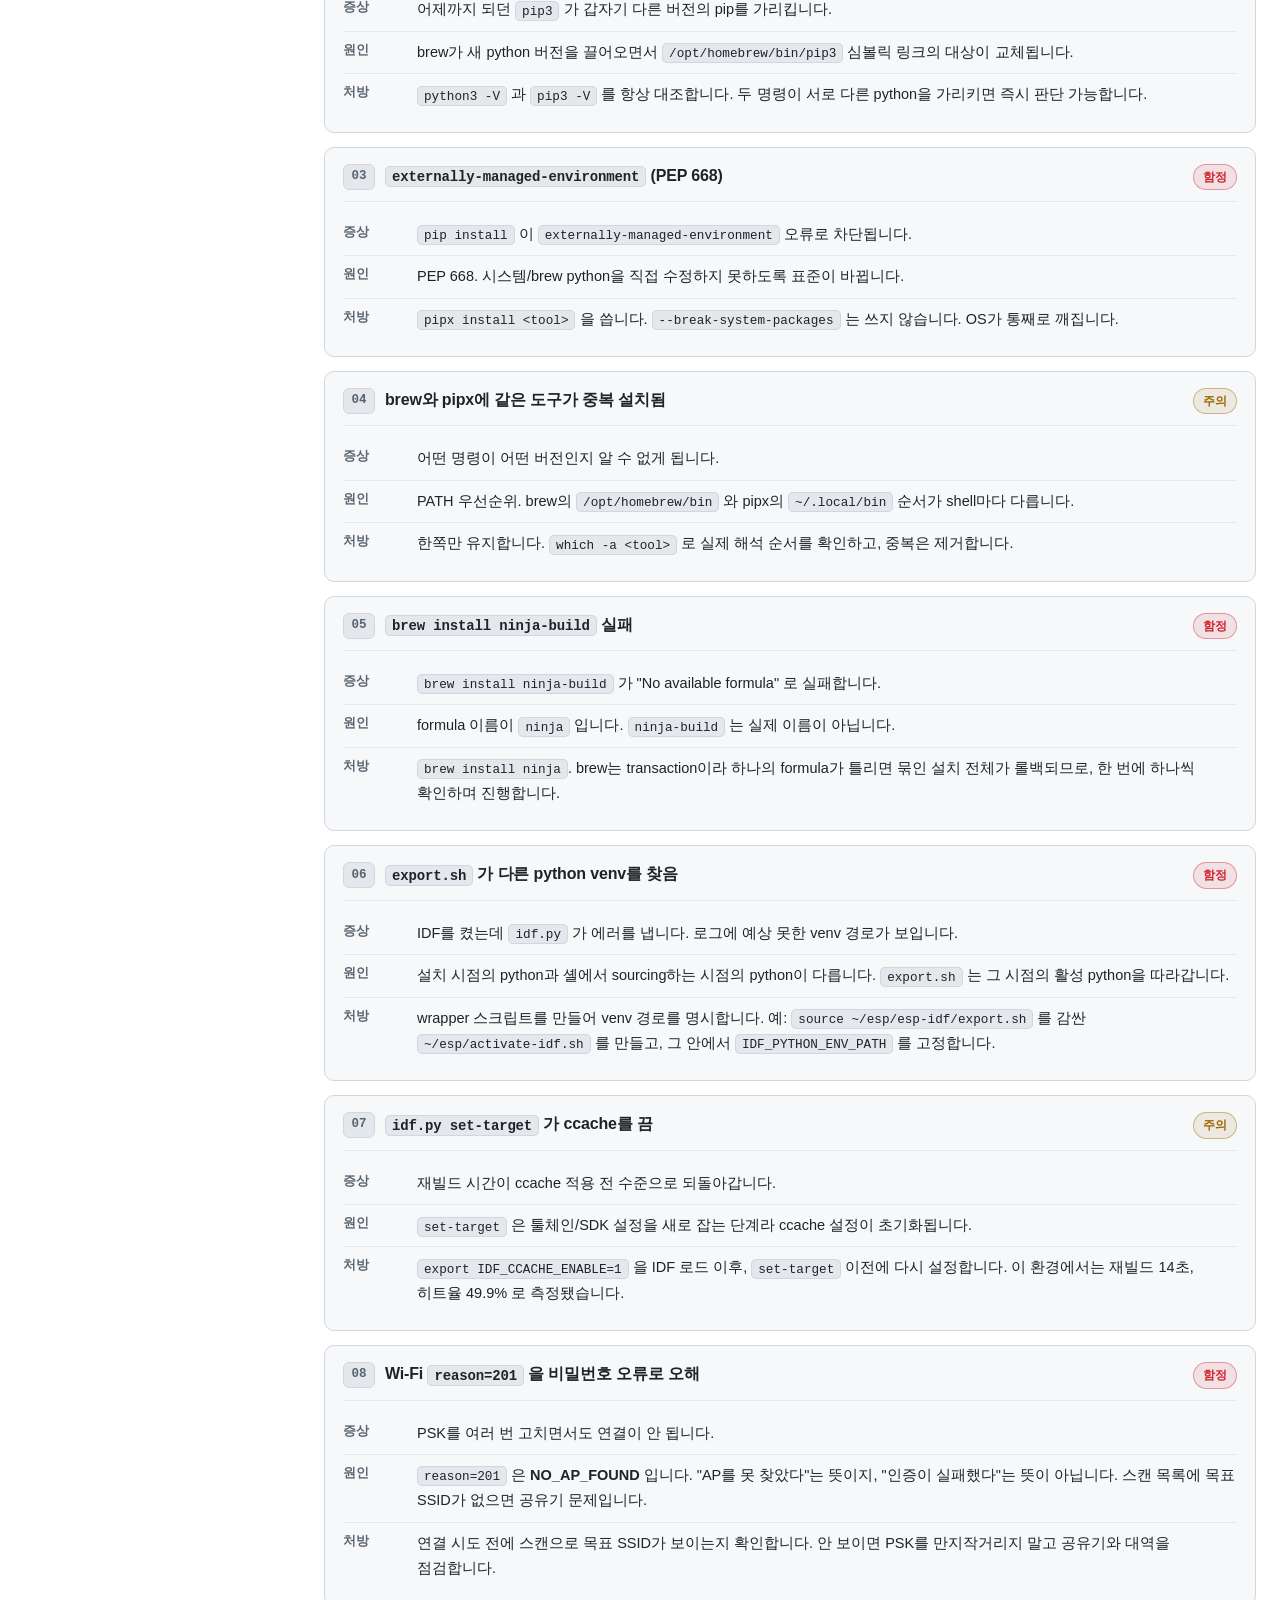
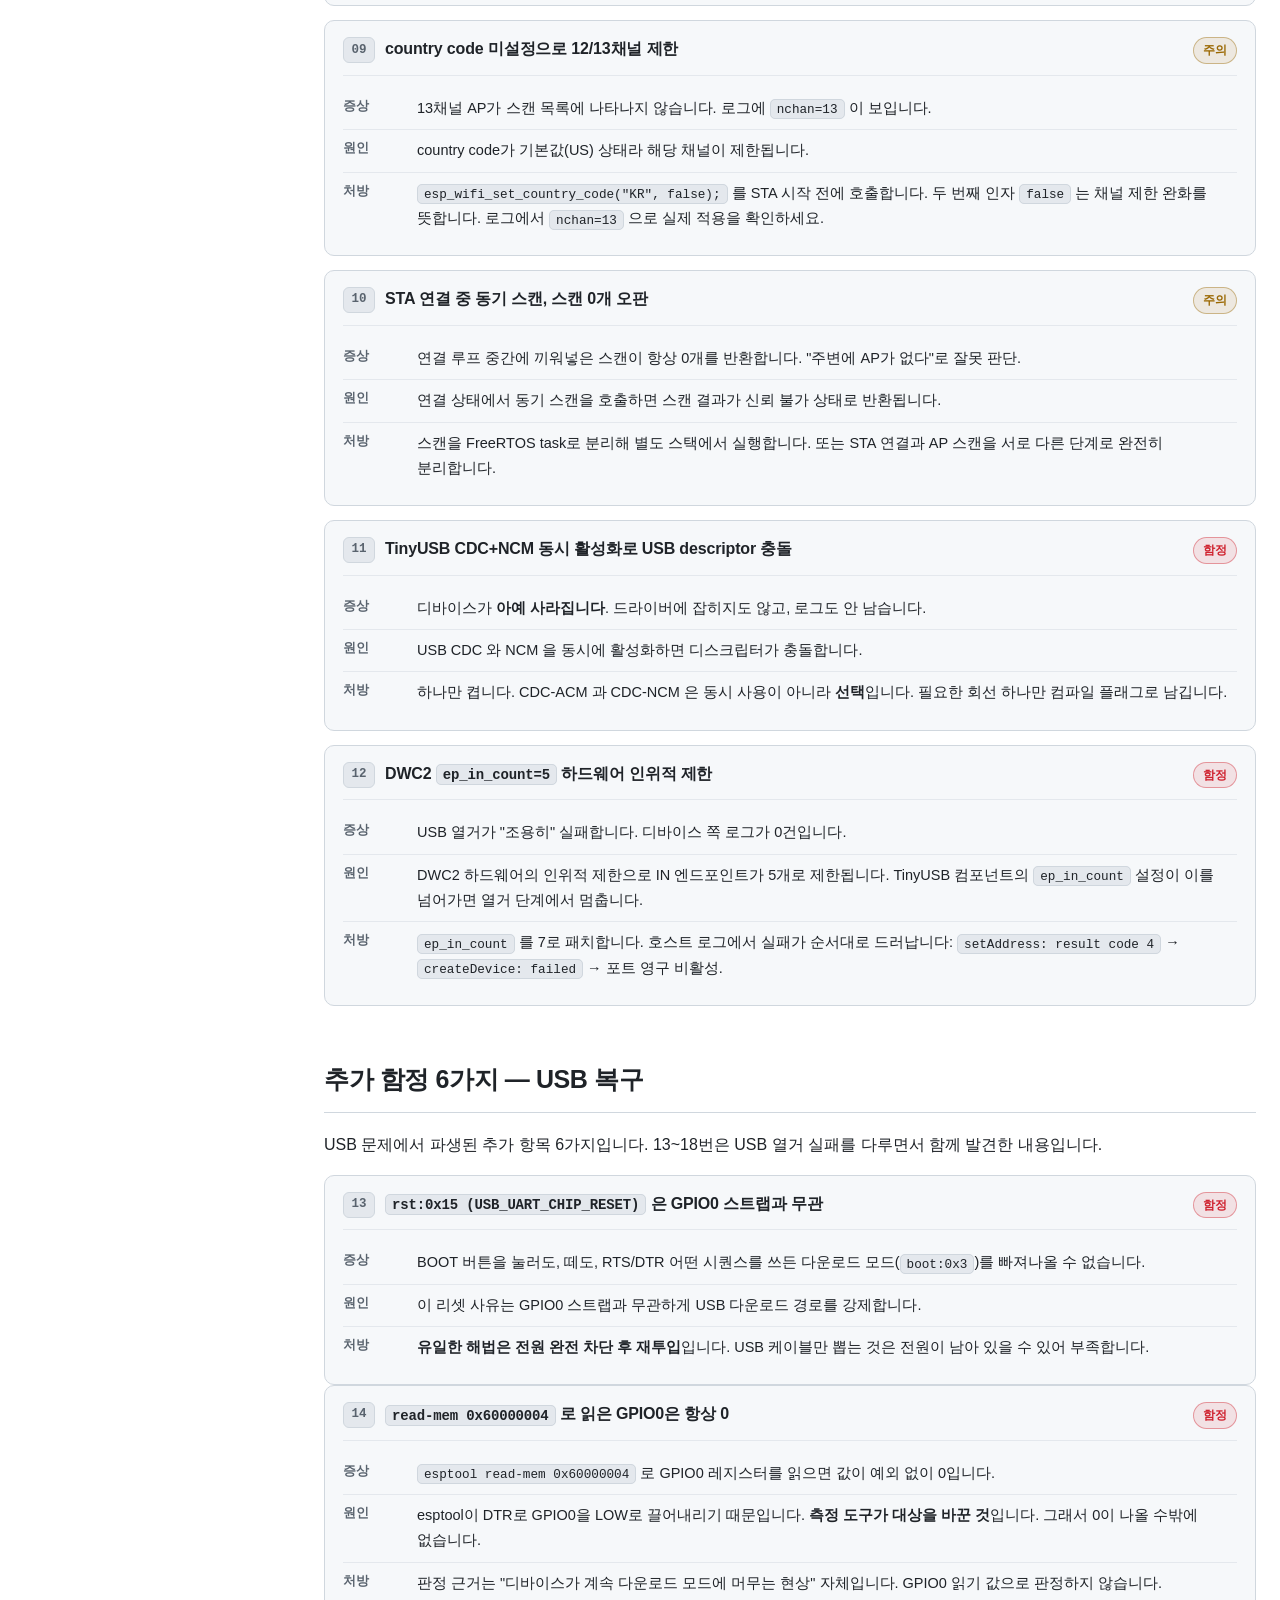
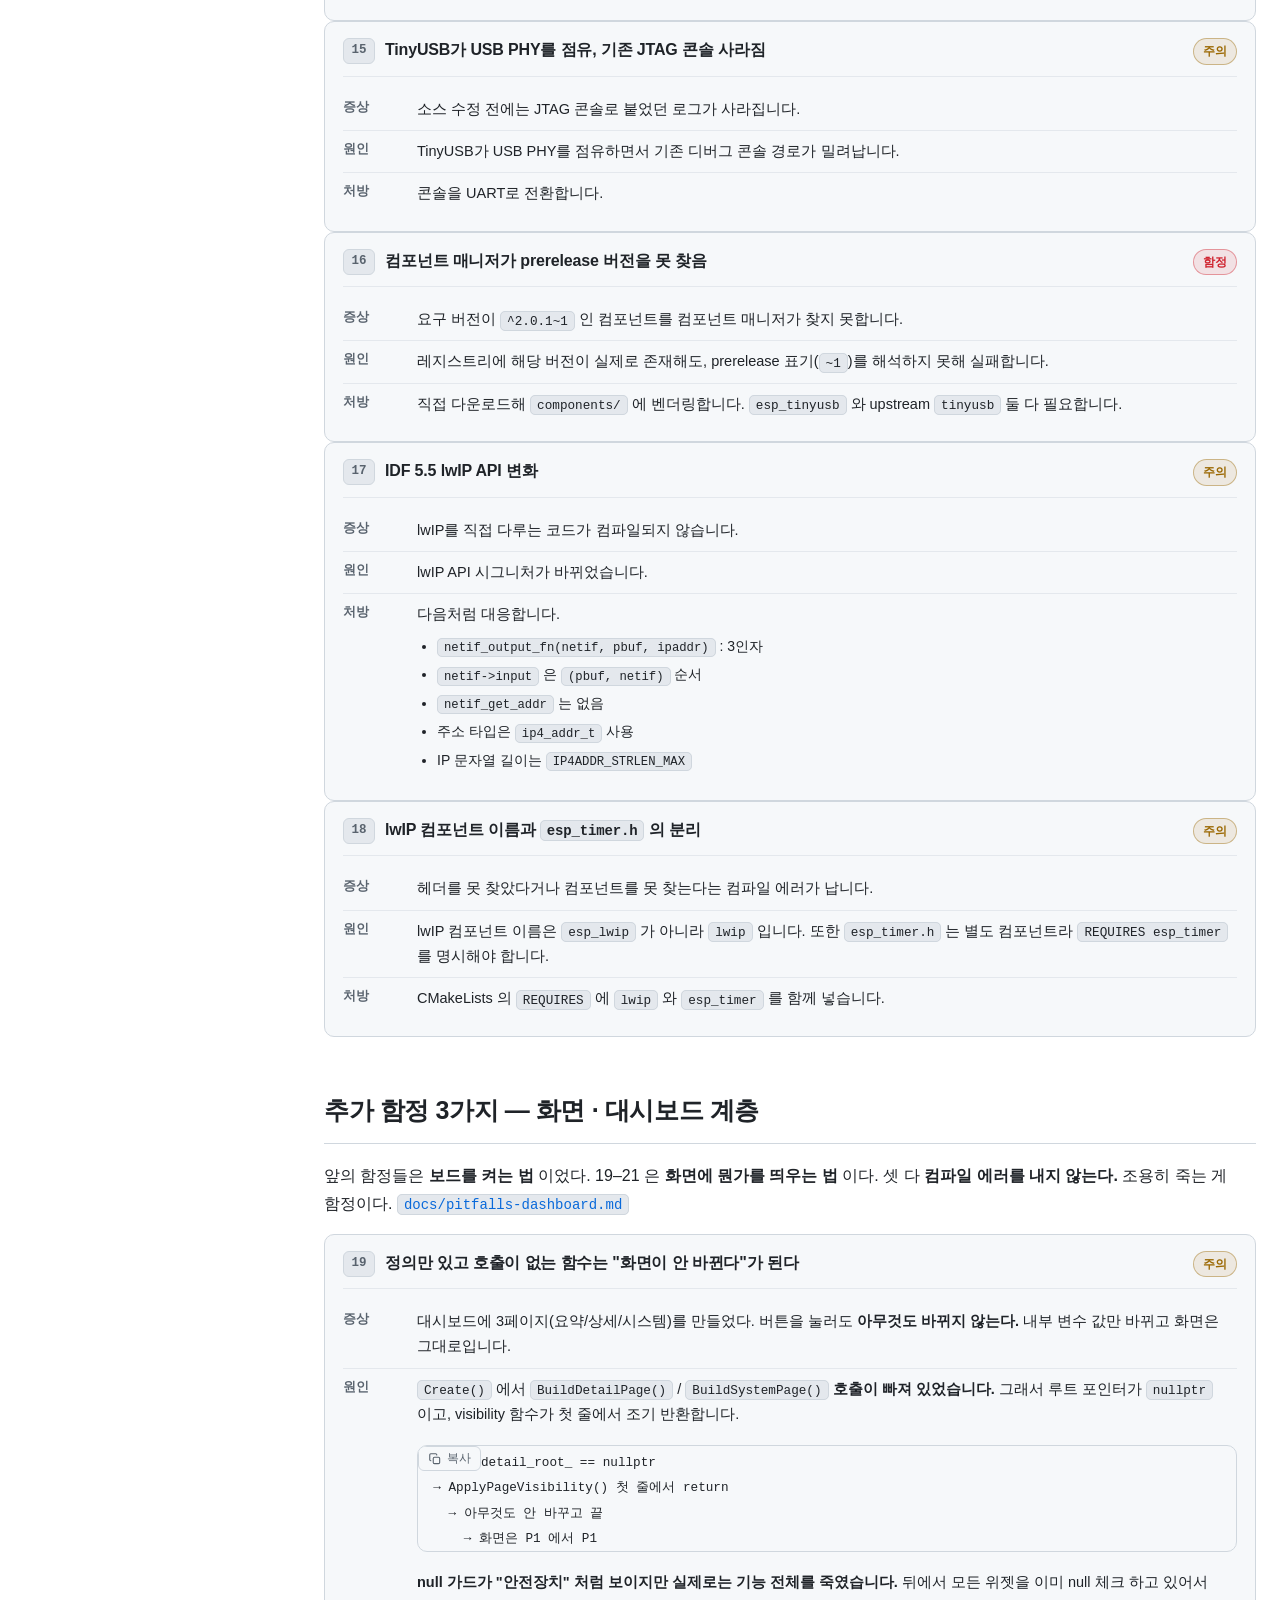
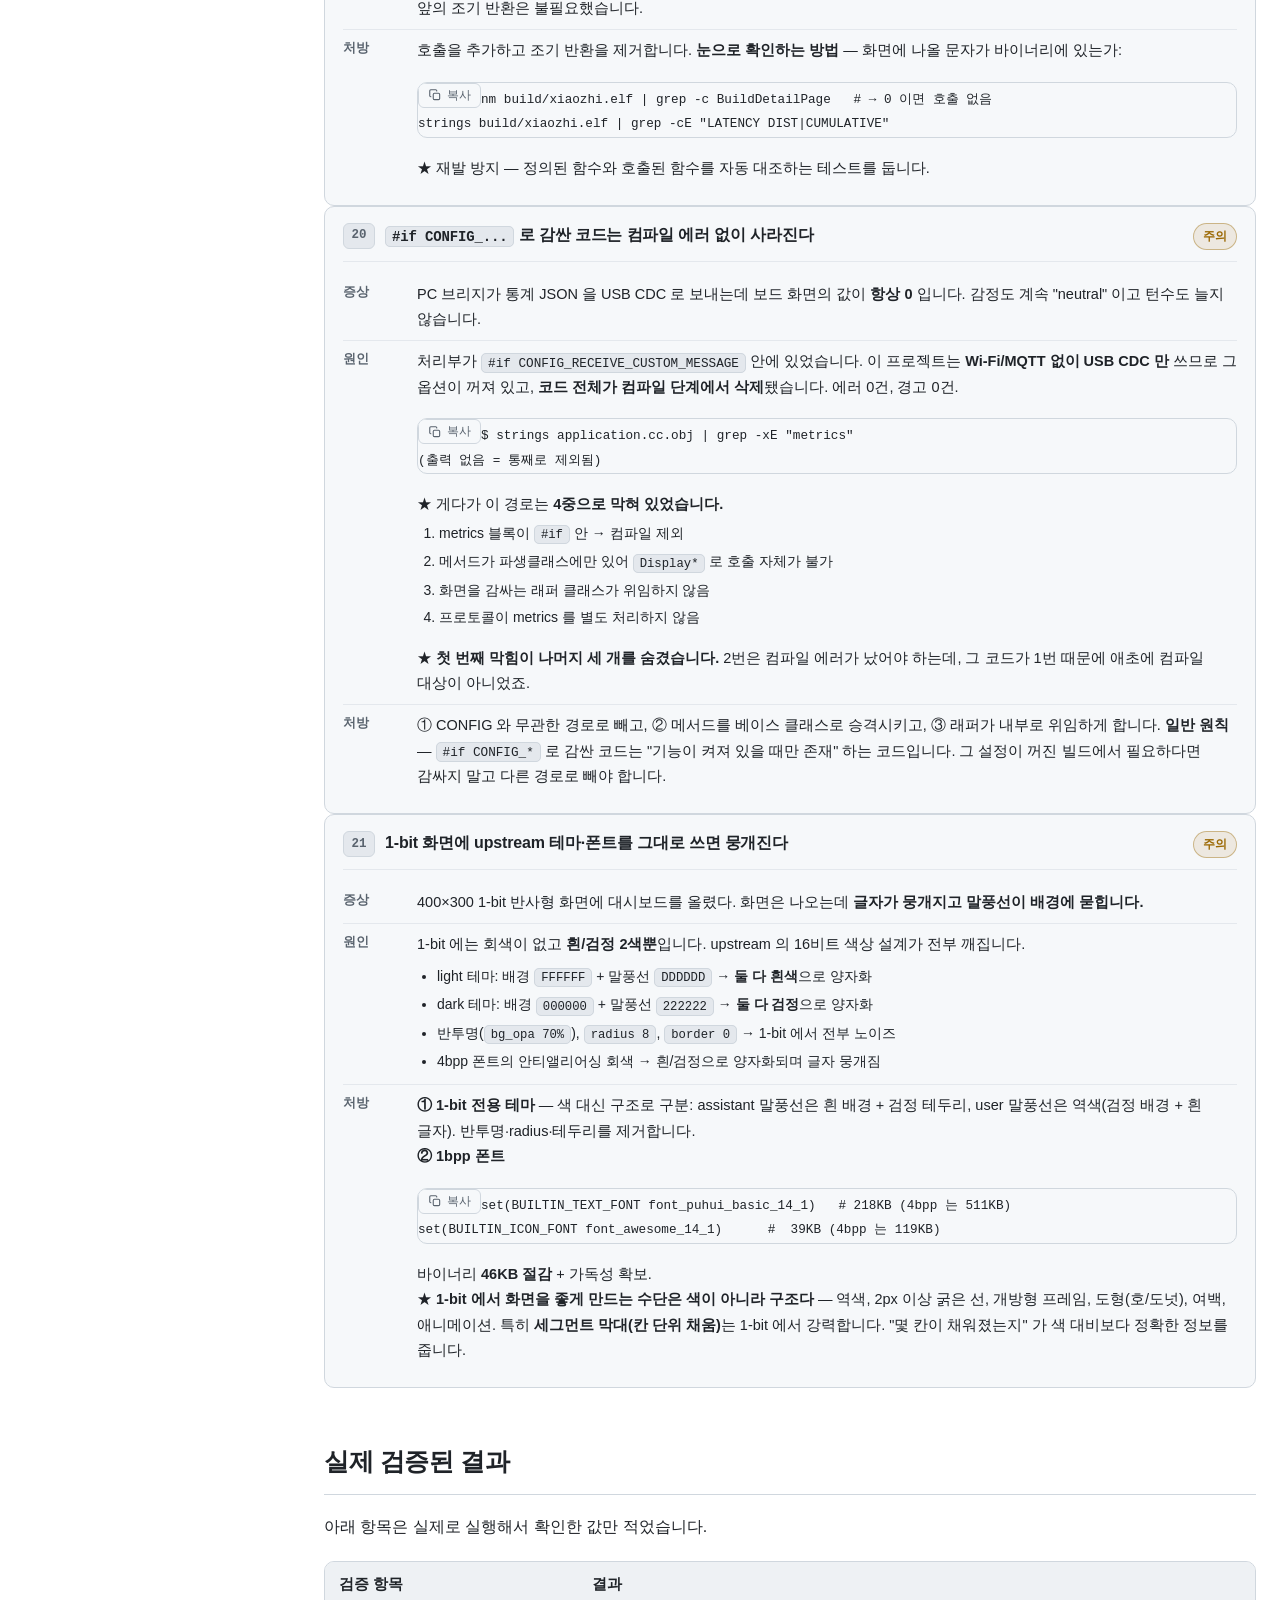
==== commit 5a872b11: "docs: 함정 19-21 추가 — 화면/대시보드 계층 (3종) 앞의 18개는 '보드를 켜는 법' 이었다. 19-21 은 '화면에 뭔가를 띄우는 법' 이며 셋 다 컴파일 에러를 내" ====
--- a/site/index.html
+++ b/site/index.html
@@ -72,6 +72,7 @@
         </li>
         <li><a href="#pitfalls" data-toc="pitfalls">함정 12가지 — 환경 구축 · Wi-Fi</a></li>
         <li><a href="#pitfalls-usb" data-toc="pitfalls-usb">추가 함정 6가지 — USB 복구</a></li>
+        <li><a href="#pitfalls-ui" data-toc="pitfalls-ui">추가 함정 3가지 — 화면 · 대시보드</a></li>
         <li><a href="#verified" data-toc="verified">실제 검증된 결과</a></li>
         <li><a href="#security" data-toc="security">보안 관련 메모</a></li>
         <li><a href="#open-items" data-toc="open-items">확인 필요 항목</a></li>
@@ -952,6 +953,125 @@
           <dd>lwIP 컴포넌트 이름은 <code class="inline-code">esp_lwip</code> 가 아니라 <code class="inline-code">lwip</code> 입니다. 또한 <code class="inline-code">esp_timer.h</code> 는 별도 컴포넌트라 <code class="inline-code">REQUIRES esp_timer</code> 를 명시해야 합니다.</dd>
           <dt>처방</dt>
           <dd>CMakeLists 의 <code class="inline-code">REQUIRES</code> 에 <code class="inline-code">lwip</code> 와 <code class="inline-code">esp_timer</code> 를 함께 넣습니다.</dd>
+        </dl>
+      </article>
+    </section>
+
+    <!-- ---------- 함정 19-21: 화면 · 대시보드 ---------- -->
+    <section id="pitfalls-ui">
+      <h2 class="section-title">추가 함정 3가지 — 화면 · 대시보드 계층</h2>
+      <p>
+        앞의 함정들은 <strong>보드를 켜는 법</strong> 이었다.
+        19–21 은 <strong>화면에 뭔가를 띄우는 법</strong> 이다.
+        셋 다 <strong>컴파일 에러를 내지 않는다.</strong> 조용히 죽는 게 함정이다.
+        <a href="https://github.com/sigco3111/esp32-s3-rlcd-4.2-guide/blob/main/docs/pitfalls-dashboard.md"
+           target="_blank" rel="noopener" class="inline-code">docs/pitfalls-dashboard.md</a>
+      </p>
+
+      <article class="pitfall">
+        <div class="pitfall-head">
+          <span class="pitfall-num">19</span>
+          <h3 class="pitfall-title">정의만 있고 호출이 없는 함수는 "화면이 안 바뀐다"가 된다</h3>
+          <span class="badge badge-warning">주의</span>
+        </div>
+        <dl class="pitfall-body">
+          <dt>증상</dt>
+          <dd>대시보드에 3페이지(요약/상세/시스템)를 만들었다. 버튼을 눌러도 <strong>아무것도 바뀌지 않는다.</strong> 내부 변수 값만 바뀌고 화면은 그대로입니다.</dd>
+          <dt>원인</dt>
+          <dd>
+            <code class="inline-code">Create()</code> 에서 <code class="inline-code">BuildDetailPage()</code> /
+            <code class="inline-code">BuildSystemPage()</code> <strong>호출이 빠져 있었습니다.</strong>
+            그래서 루트 포인터가 <code class="inline-code">nullptr</code> 이고,
+            visibility 함수가 첫 줄에서 조기 반환합니다.
+            <pre class="code-block"><code>detail_root_ == nullptr
+  → ApplyPageVisibility() 첫 줄에서 return
+    → 아무것도 안 바꾸고 끝
+      → 화면은 P1 에서 P1</code></pre>
+            <strong>null 가드가 "안전장치" 처럼 보이지만 실제로는 기능 전체를 죽였습니다.</strong>
+            뒤에서 모든 위젯을 이미 null 체크 하고 있어서 앞의 조기 반환은 불필요했습니다.
+          </dd>
+          <dt>처방</dt>
+          <dd>
+            호출을 추가하고 조기 반환을 제거합니다.
+            <strong>눈으로 확인하는 방법</strong> — 화면에 나올 문자가 바이너리에 있는가:
+            <pre class="code-block"><code>nm build/xiaozhi.elf | grep -c BuildDetailPage   # → 0 이면 호출 없음
+strings build/xiaozhi.elf | grep -cE "LATENCY DIST|CUMULATIVE"</code></pre>
+            ★ 재발 방지 — 정의된 함수와 호출된 함수를 자동 대조하는 테스트를 둡니다.
+          </dd>
+        </dl>
+      </article>
+
+      <article class="pitfall">
+        <div class="pitfall-head">
+          <span class="pitfall-num">20</span>
+          <h3 class="pitfall-title"><code class="inline-code">#if CONFIG_...</code> 로 감싼 코드는 컴파일 에러 없이 사라진다</h3>
+          <span class="badge badge-warning">주의</span>
+        </div>
+        <dl class="pitfall-body">
+          <dt>증상</dt>
+          <dd>PC 브리지가 통계 JSON 을 USB CDC 로 보내는데 보드 화면의 값이 <strong>항상 0</strong> 입니다. 감정도 계속 "neutral" 이고 턴수도 늘지 않습니다.</dd>
+          <dt>원인</dt>
+          <dd>
+            처리부가 <code class="inline-code">#if CONFIG_RECEIVE_CUSTOM_MESSAGE</code> 안에 있었습니다.
+            이 프로젝트는 <strong>Wi-Fi/MQTT 없이 USB CDC 만</strong> 쓰므로 그 옵션이 꺼져 있고,
+            <strong>코드 전체가 컴파일 단계에서 삭제</strong>됐습니다. 에러 0건, 경고 0건.
+            <pre class="code-block"><code>$ strings application.cc.obj | grep -xE "metrics"
+(출력 없음 = 통째로 제외됨)</code></pre>
+            ★ 게다가 이 경로는 <strong>4중으로 막혀 있었습니다.</strong>
+            <ol>
+              <li>metrics 블록이 <code class="inline-code">#if</code> 안 → 컴파일 제외</li>
+              <li>메서드가 파생클래스에만 있어 <code class="inline-code">Display*</code> 로 호출 자체가 불가</li>
+              <li>화면을 감싸는 래퍼 클래스가 위임하지 않음</li>
+              <li>프로토콜이 metrics 를 별도 처리하지 않음</li>
+            </ol>
+            ★ <strong>첫 번째 막힘이 나머지 세 개를 숨겼습니다.</strong>
+            2번은 컴파일 에러가 났어야 하는데, 그 코드가 1번 때문에 애초에 컴파일 대상이 아니었죠.
+          </dd>
+          <dt>처방</dt>
+          <dd>
+            ① CONFIG 와 무관한 경로로 빼고, ② 메서드를 베이스 클래스로 승격시키고,
+            ③ 래퍼가 내부로 위임하게 합니다.
+            <strong>일반 원칙</strong> — <code class="inline-code">#if CONFIG_*</code> 로 감싼 코드는
+            "기능이 켜져 있을 때만 존재" 하는 코드입니다.
+            그 설정이 꺼진 빌드에서 필요하다면 감싸지 말고 다른 경로로 빼야 합니다.
+          </dd>
+        </dl>
+      </article>
+
+      <article class="pitfall">
+        <div class="pitfall-head">
+          <span class="pitfall-num">21</span>
+          <h3 class="pitfall-title">1-bit 화면에 upstream 테마·폰트를 그대로 쓰면 뭉개진다</h3>
+          <span class="badge badge-warning">주의</span>
+        </div>
+        <dl class="pitfall-body">
+          <dt>증상</dt>
+          <dd>400×300 1-bit 반사형 화면에 대시보드를 올렸다. 화면은 나오는데 <strong>글자가 뭉개지고 말풍선이 배경에 묻힙니다.</strong></dd>
+          <dt>원인</dt>
+          <dd>
+            1-bit 에는 회색이 없고 <strong>흰/검정 2색뿐</strong>입니다.
+            upstream 의 16비트 색상 설계가 전부 깨집니다.
+            <ul>
+              <li>light 테마: 배경 <code class="inline-code">FFFFFF</code> + 말풍선 <code class="inline-code">DDDDDD</code> → <strong>둘 다 흰색</strong>으로 양자화</li>
+              <li>dark 테마: 배경 <code class="inline-code">000000</code> + 말풍선 <code class="inline-code">222222</code> → <strong>둘 다 검정</strong>으로 양자화</li>
+              <li>반투명(<code class="inline-code">bg_opa 70%</code>), <code class="inline-code">radius 8</code>, <code class="inline-code">border 0</code> → 1-bit 에서 전부 노이즈</li>
+              <li>4bpp 폰트의 안티앨리어싱 회색 → 흰/검정으로 양자화되며 글자 뭉개짐</li>
+            </ul>
+          </dd>
+          <dt>처방</dt>
+          <dd>
+            <strong>① 1-bit 전용 테마</strong> — 색 대신 구조로 구분:
+            assistant 말풍선은 흰 배경 + 검정 테두리, user 말풍선은 역색(검정 배경 + 흰 글자).
+            반투명·radius·테두리를 제거합니다.
+            <br><strong>② 1bpp 폰트</strong>
+            <pre class="code-block"><code>set(BUILTIN_TEXT_FONT font_puhui_basic_14_1)   # 218KB (4bpp 는 511KB)
+set(BUILTIN_ICON_FONT font_awesome_14_1)      #  39KB (4bpp 는 119KB)</code></pre>
+            바이너리 <strong>46KB 절감</strong> + 가독성 확보.
+            <br>★ <strong>1-bit 에서 화면을 좋게 만드는 수단은 색이 아니라 구조다</strong> —
+            역색, 2px 이상 굵은 선, 개방형 프레임, 도형(호/도넛), 여백, 애니메이션.
+            특히 <strong>세그먼트 막대(칸 단위 채움)</strong>는 1-bit 에서 강력합니다.
+            "몇 칸이 채워졌는지" 가 색 대비보다 정확한 정보를 줍니다.
+          </dd>
         </dl>
       </article>
     </section>
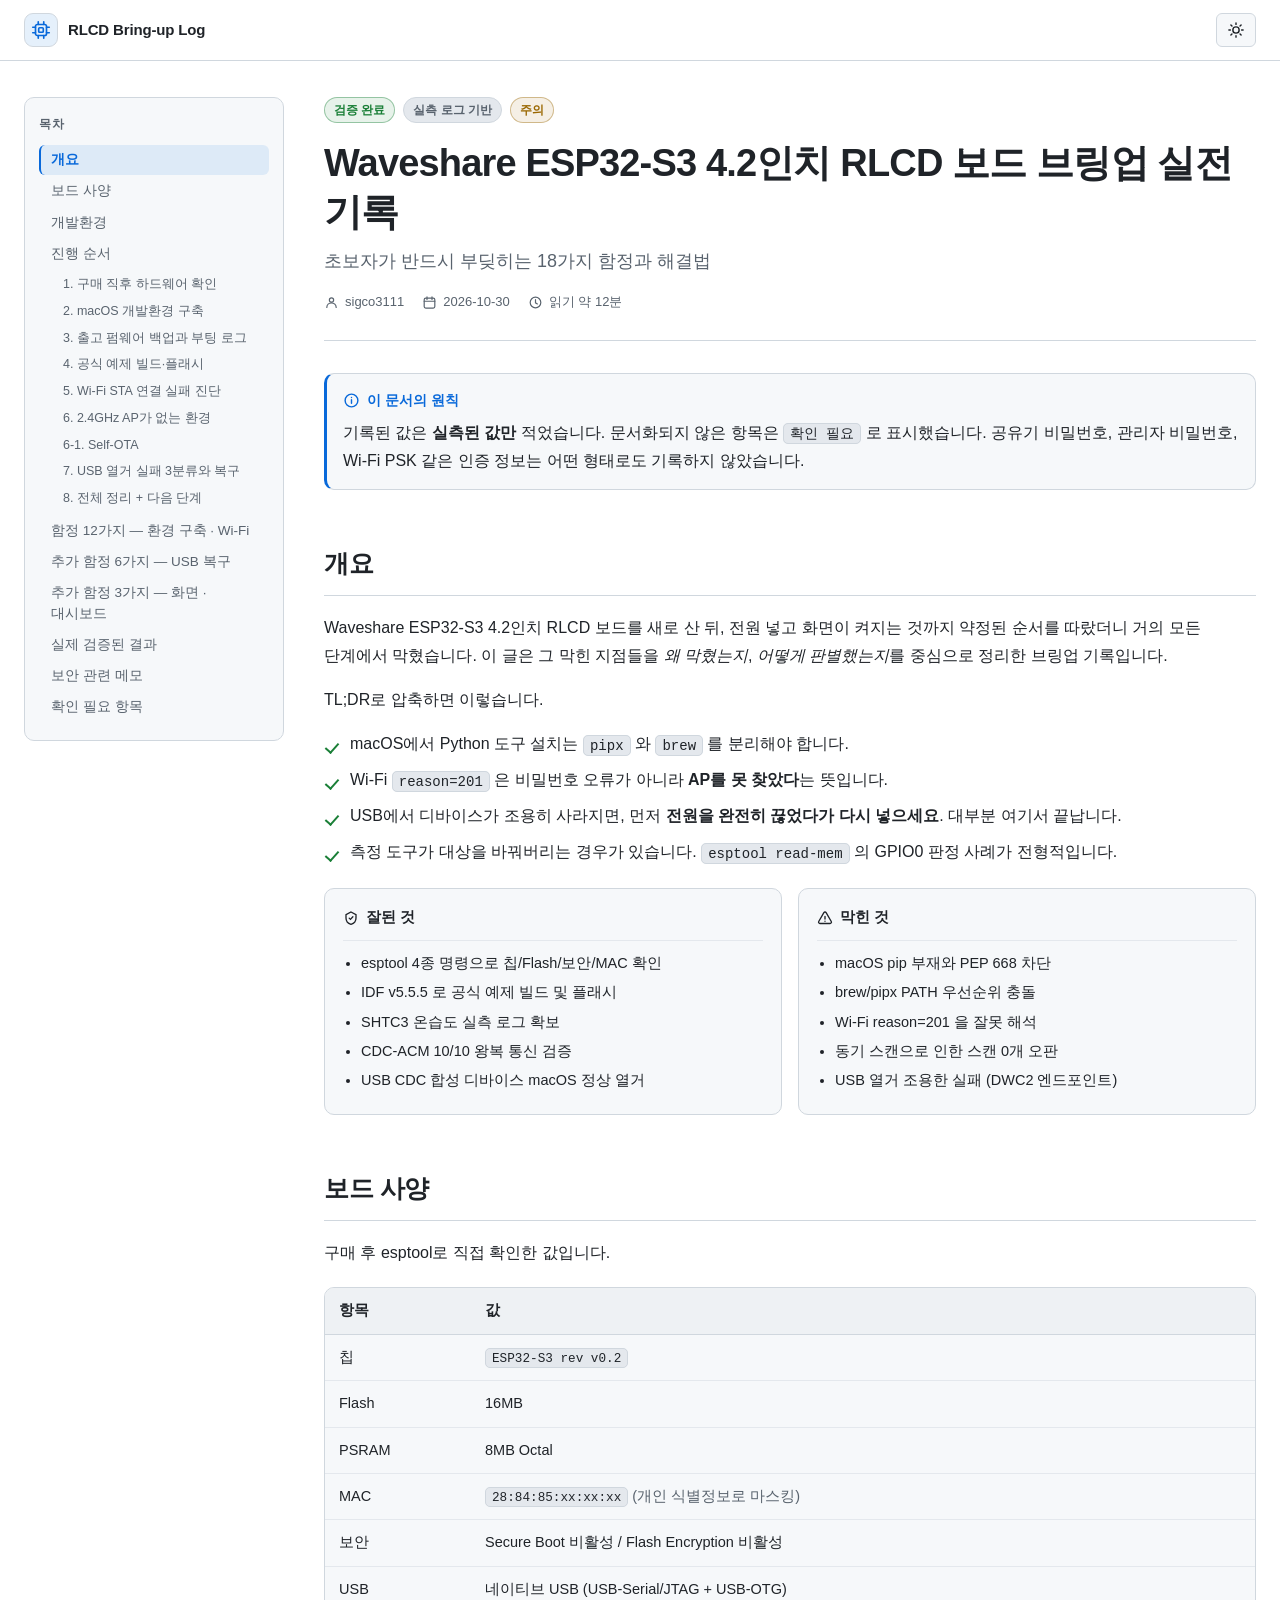
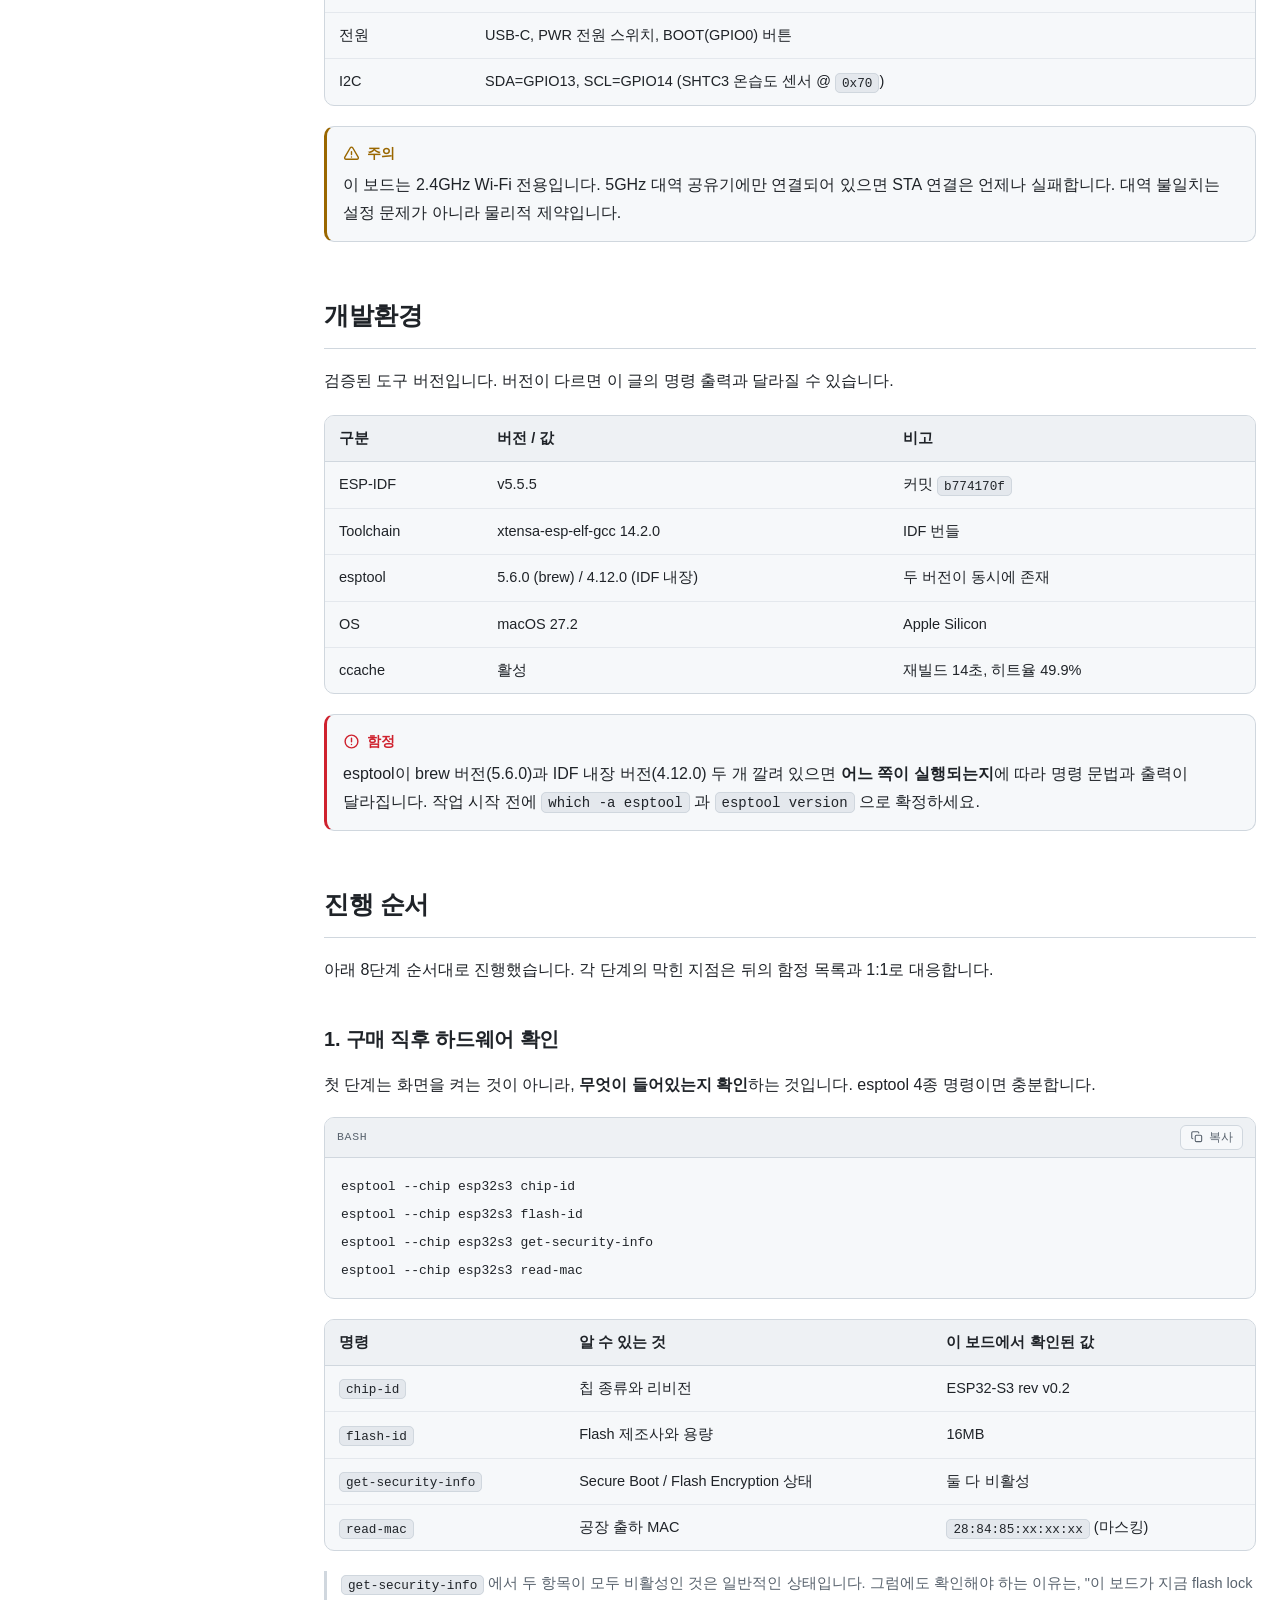
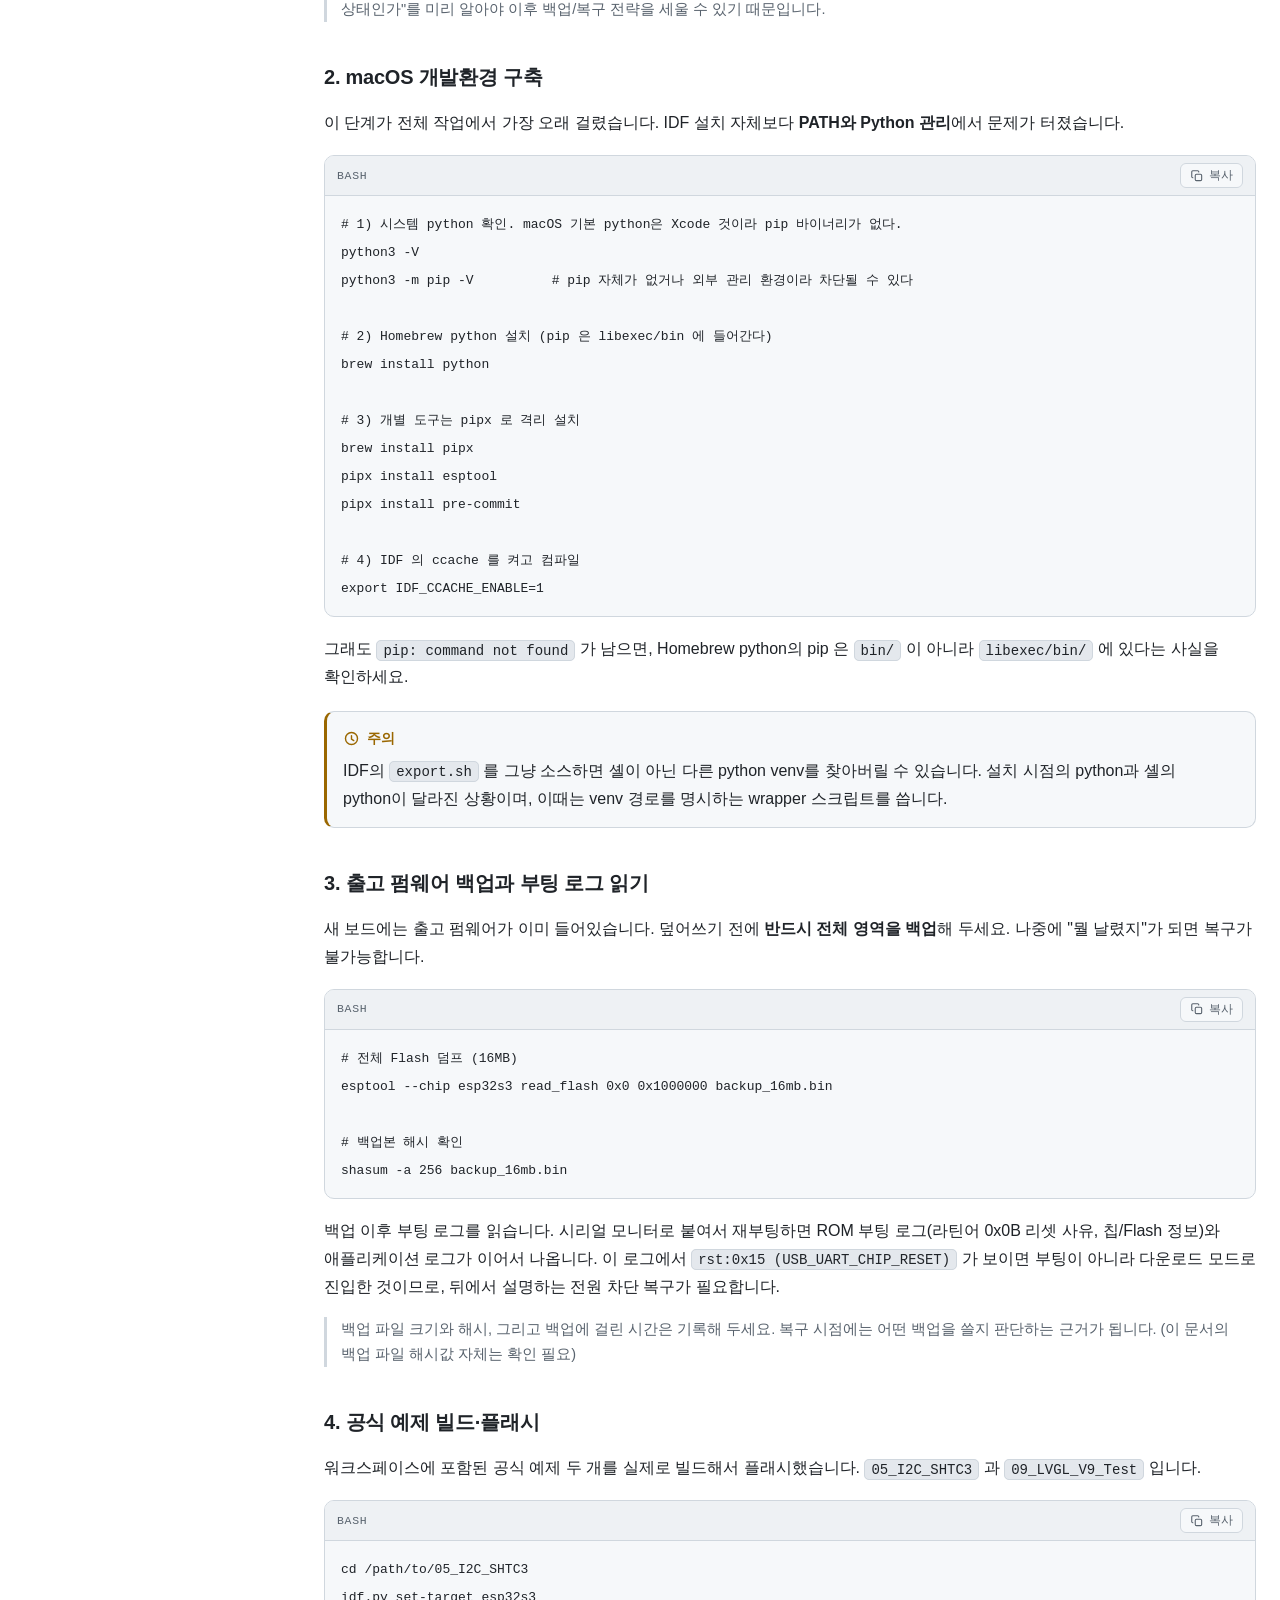
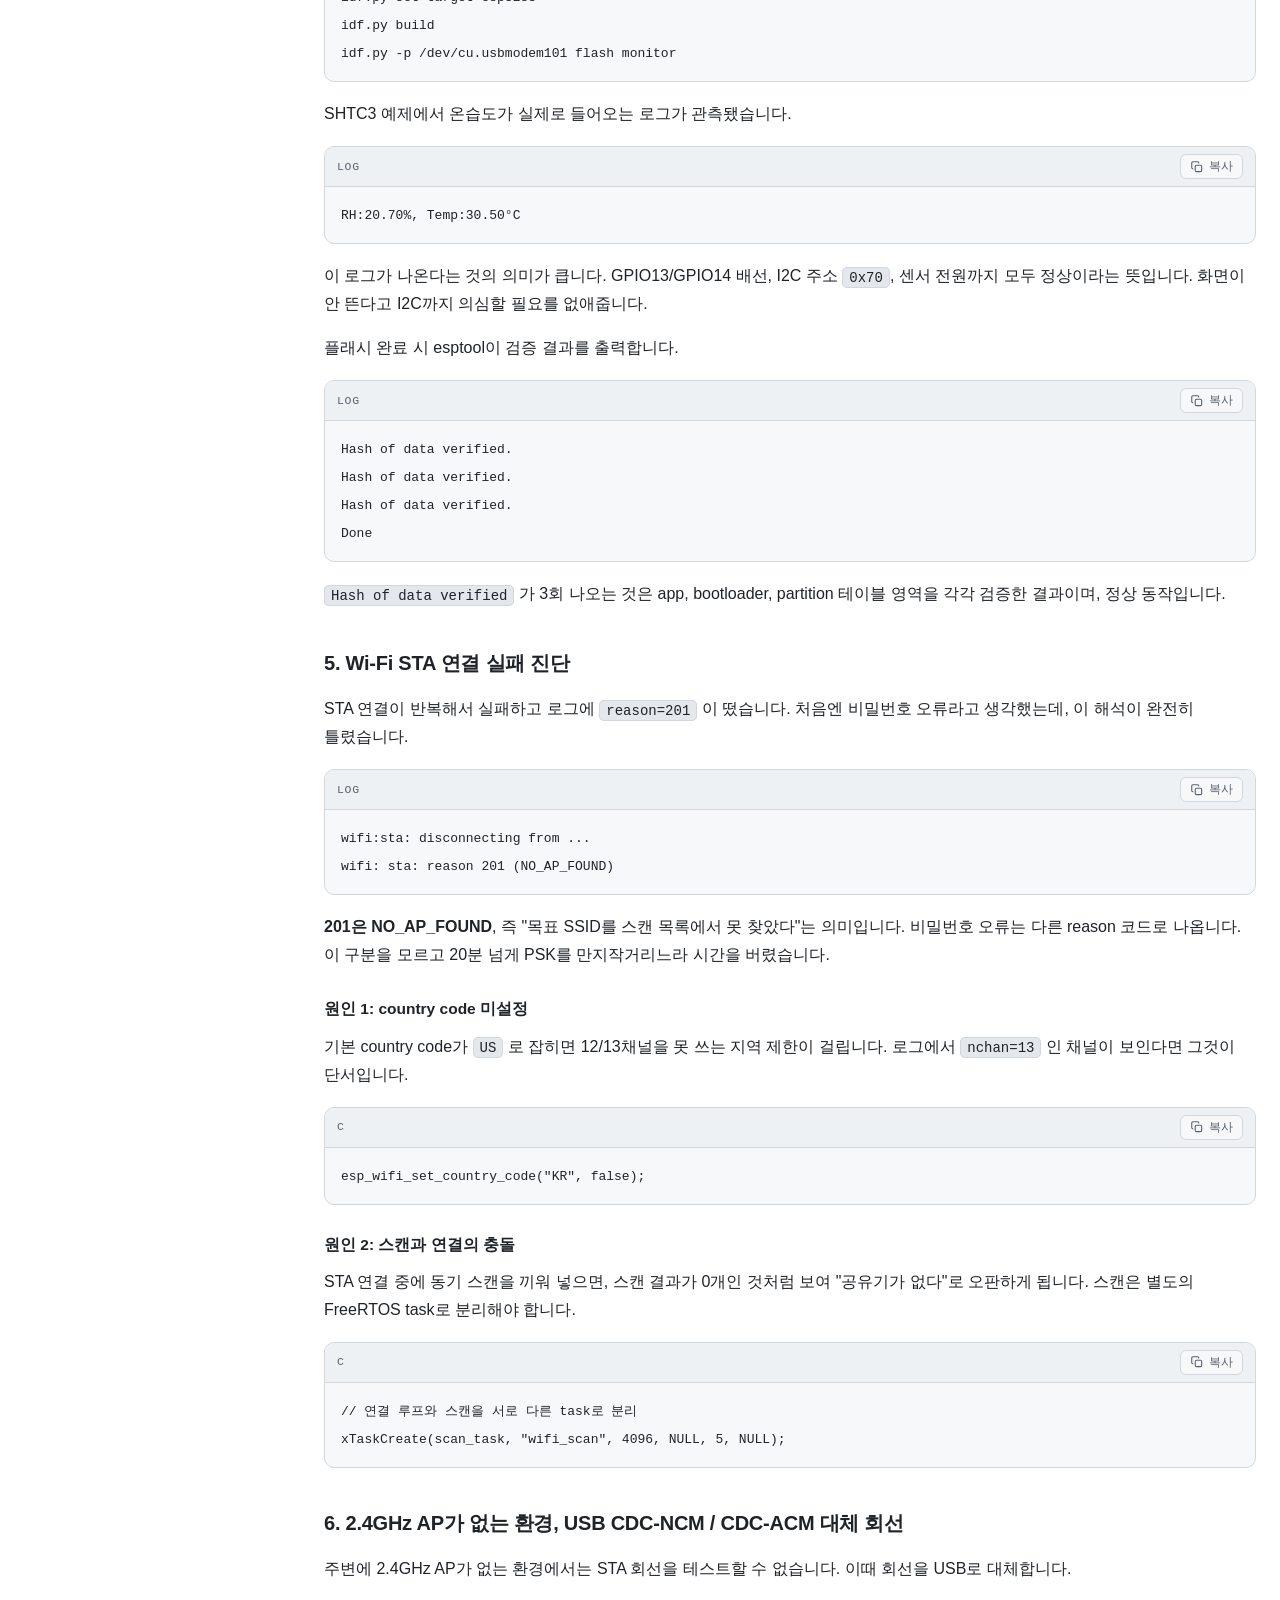
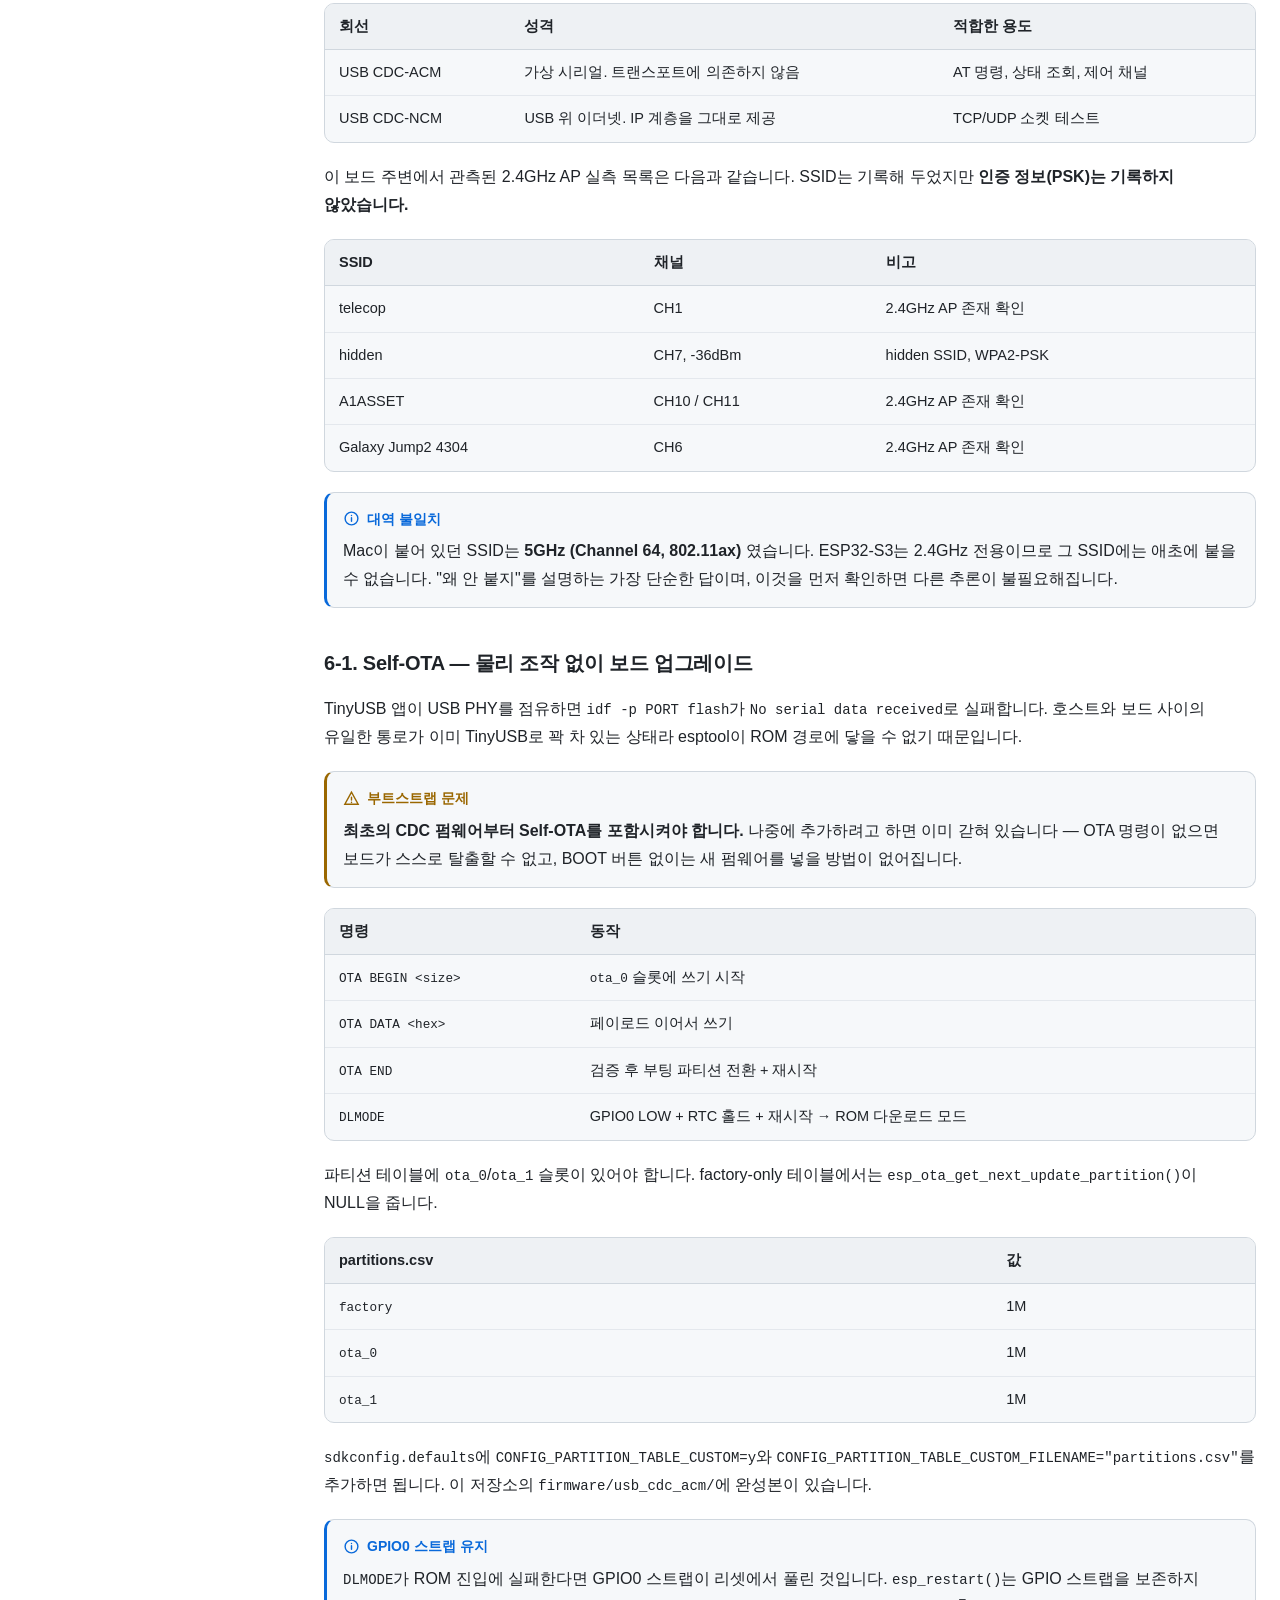
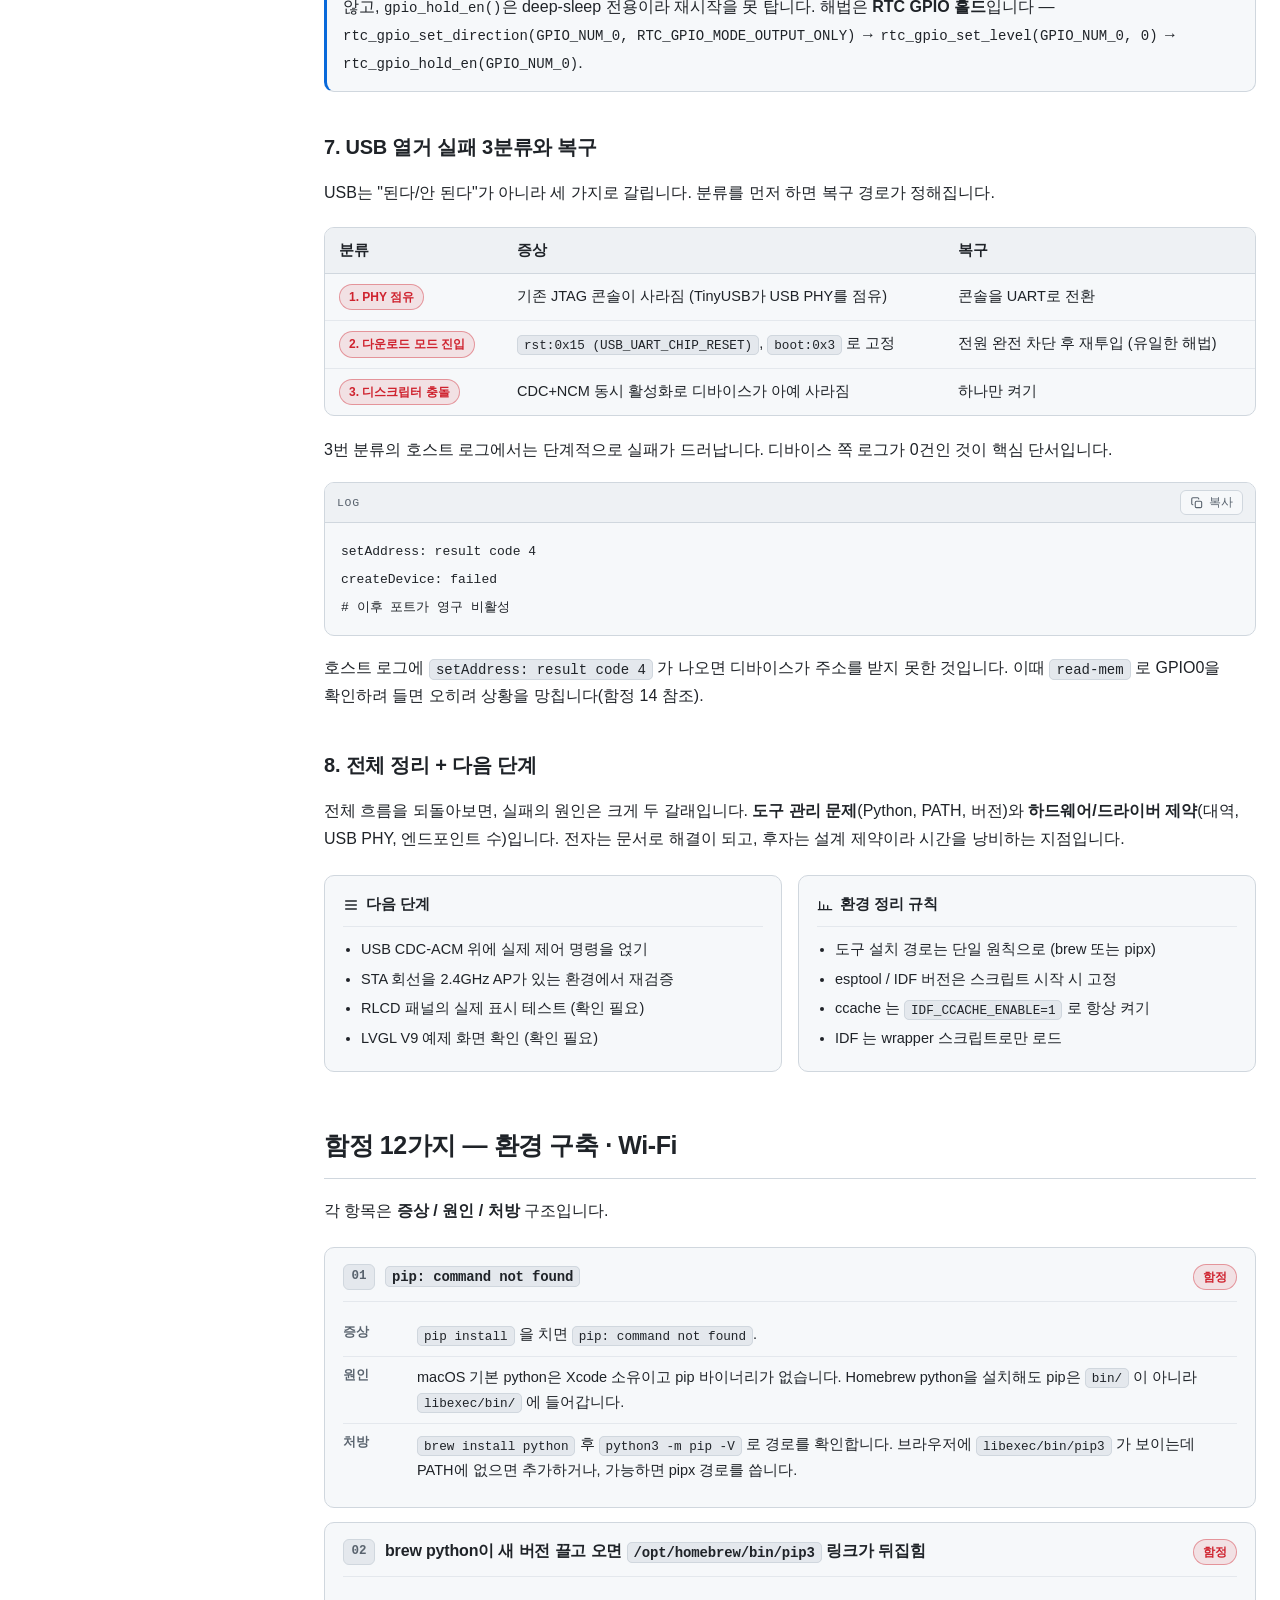
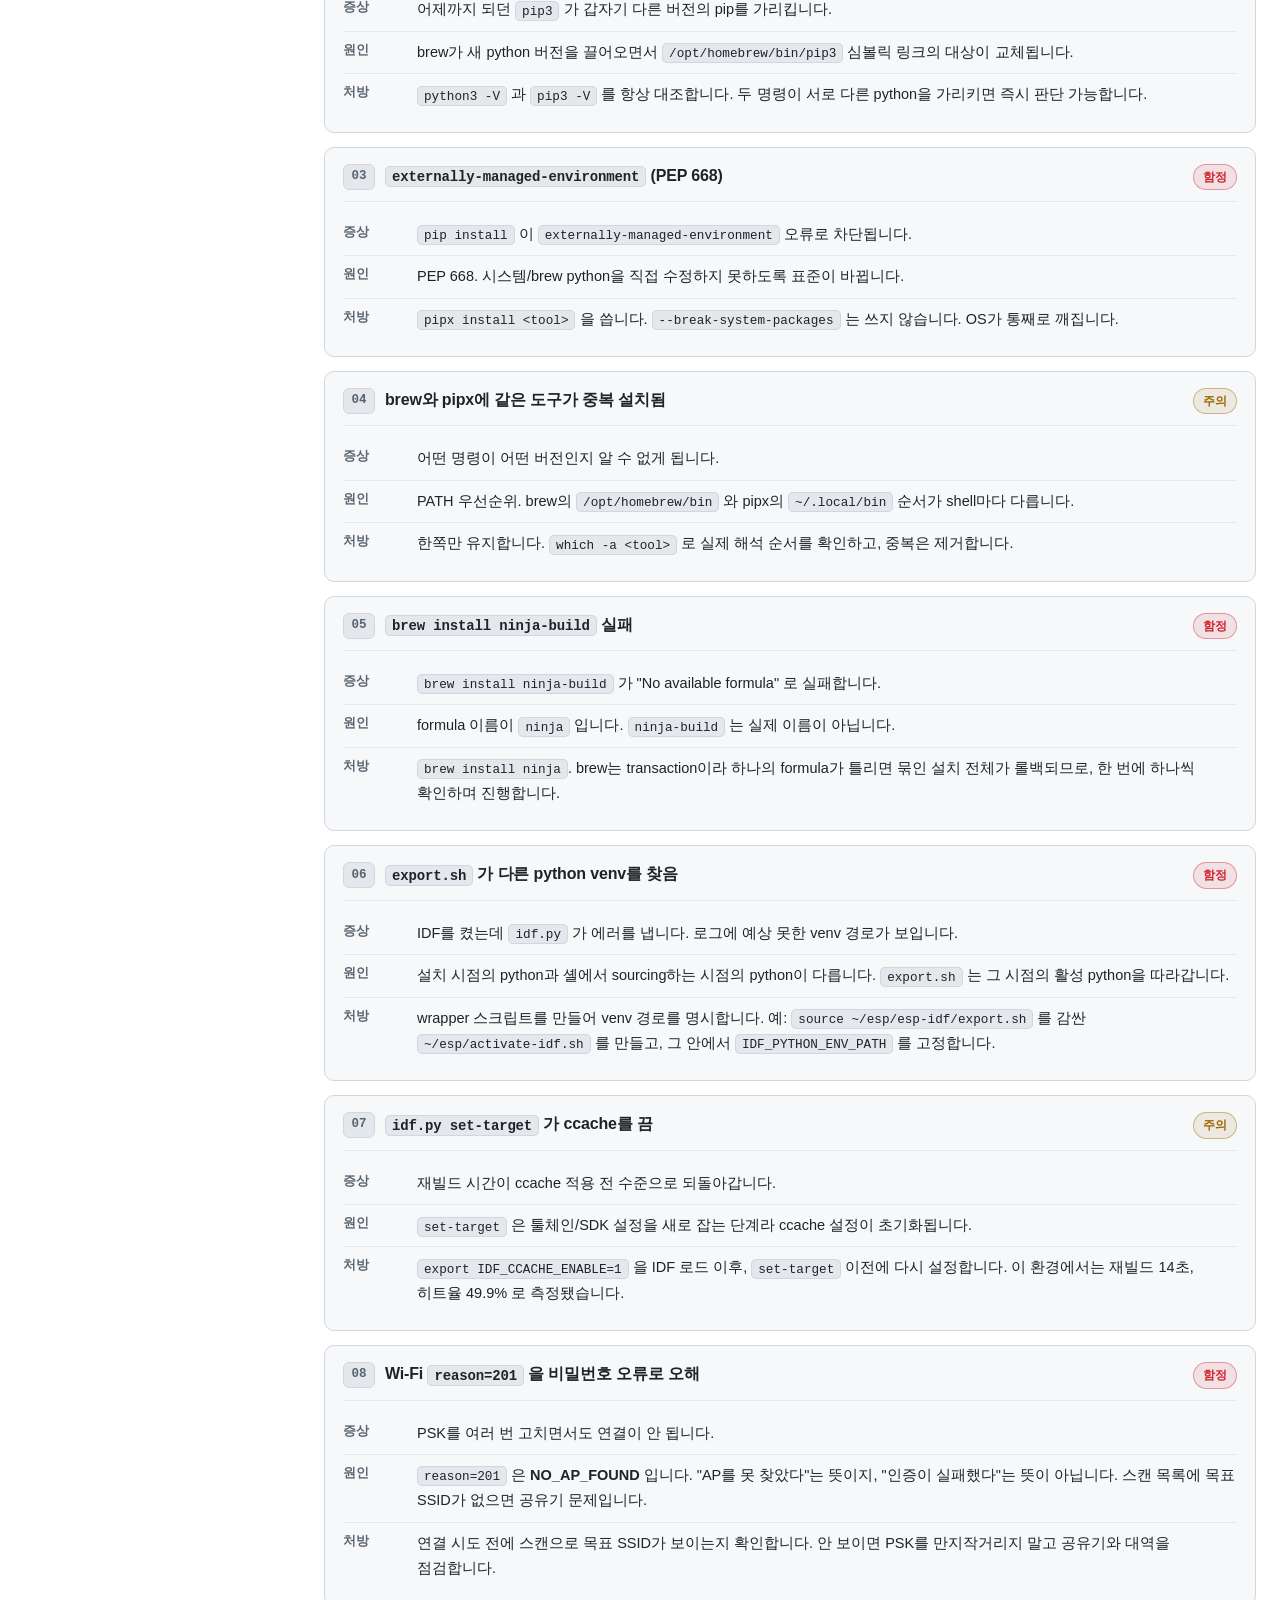
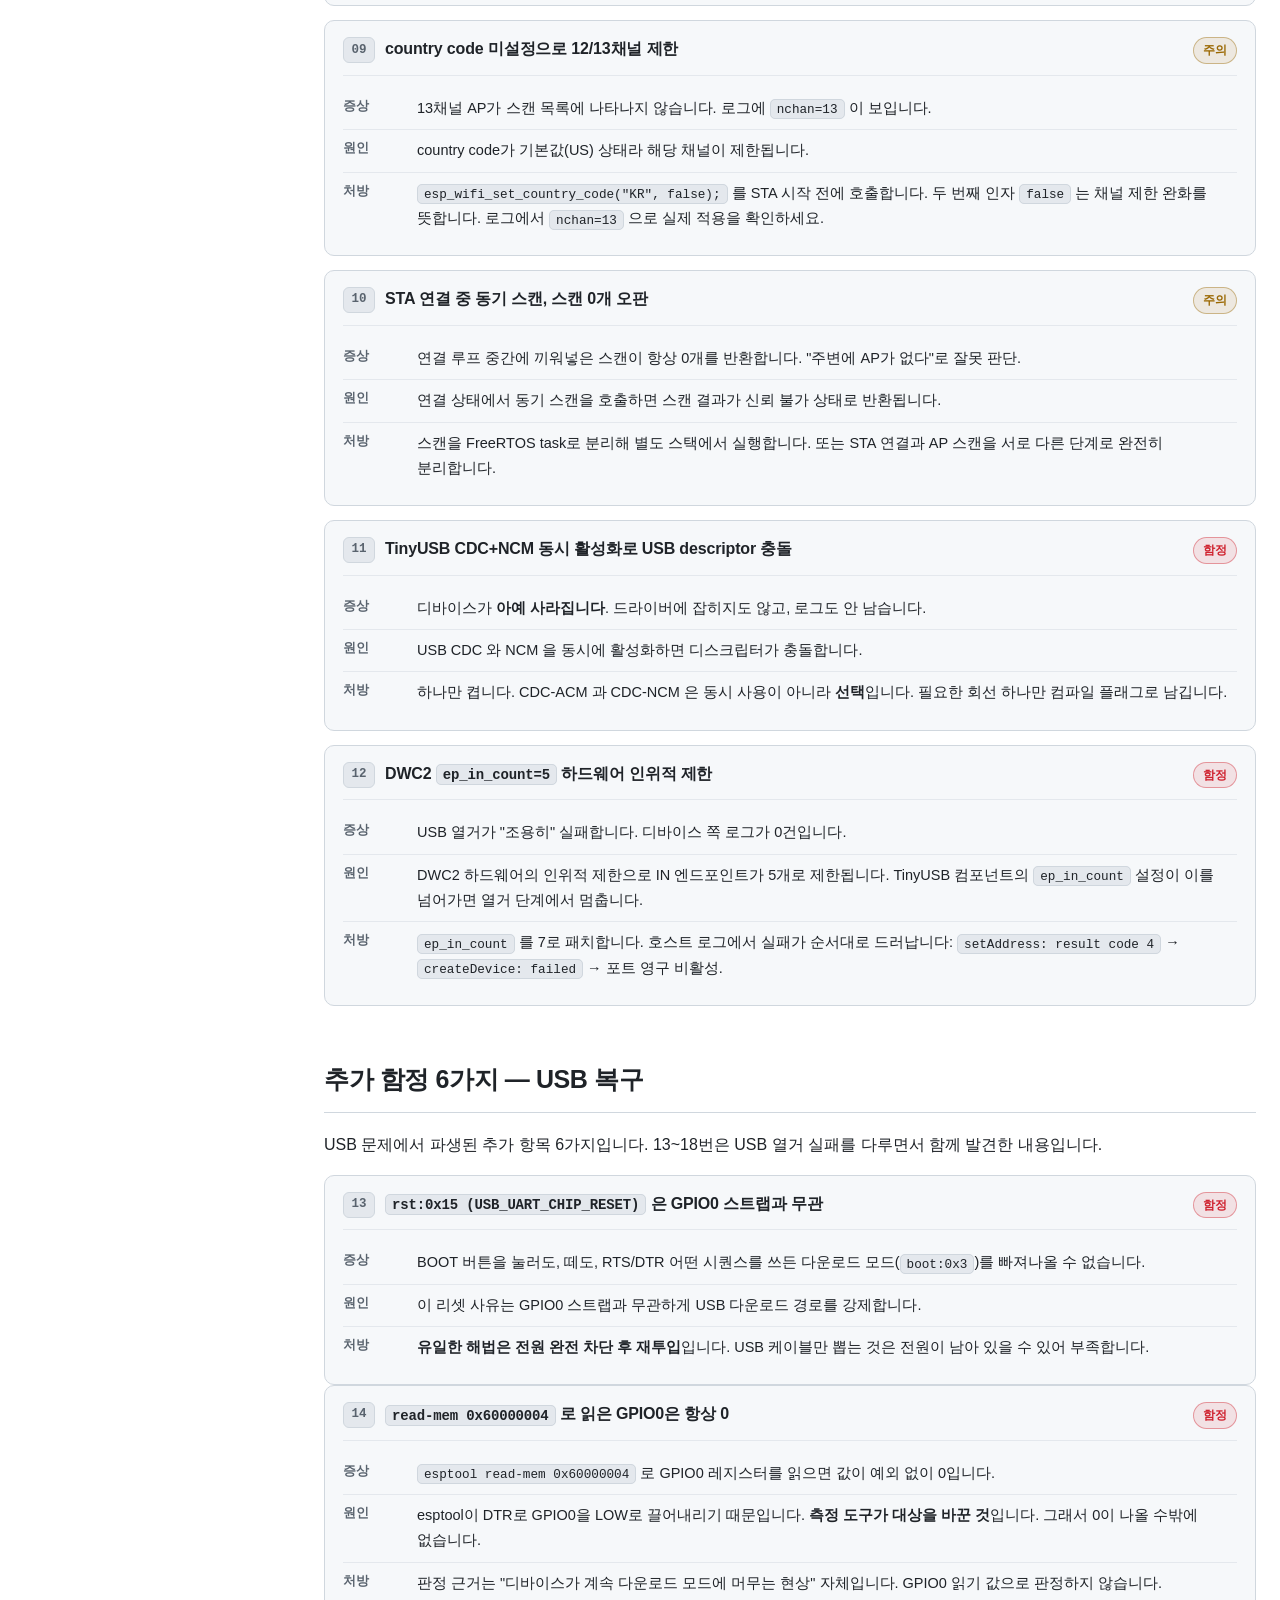
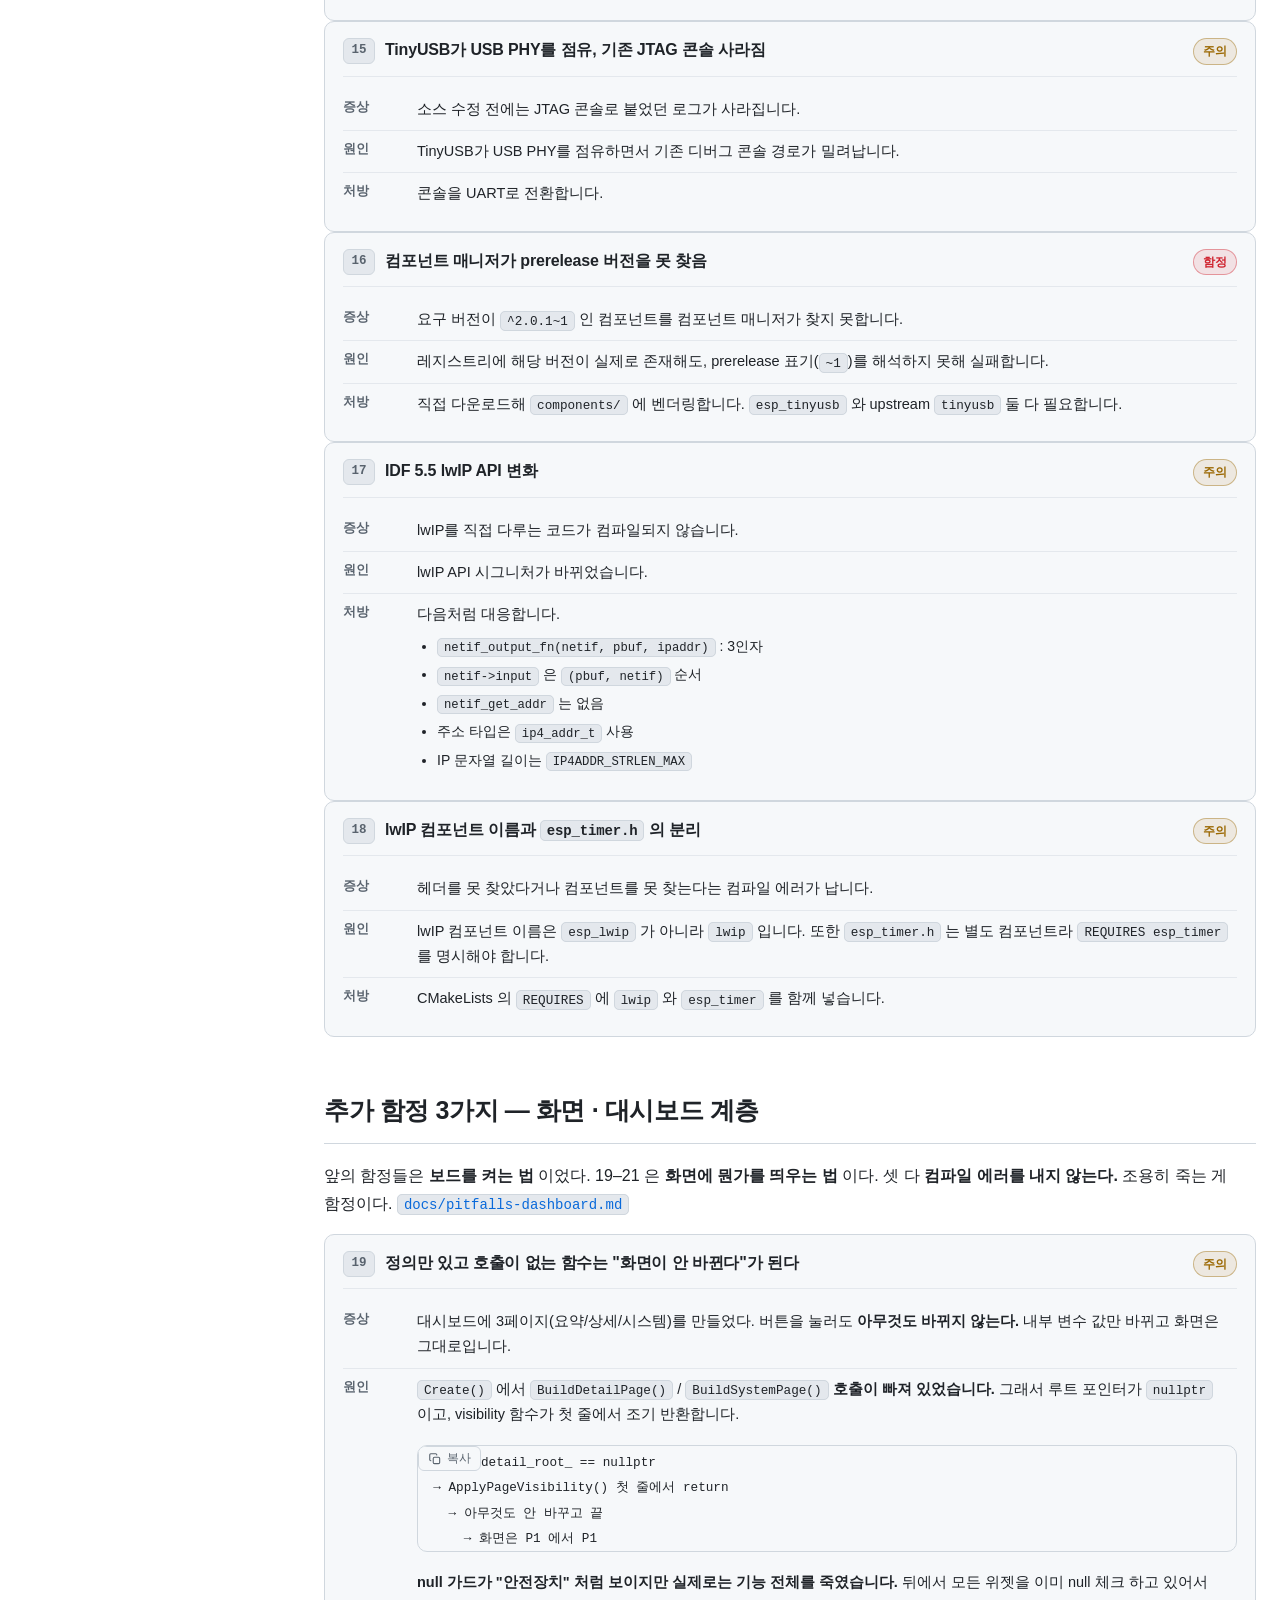
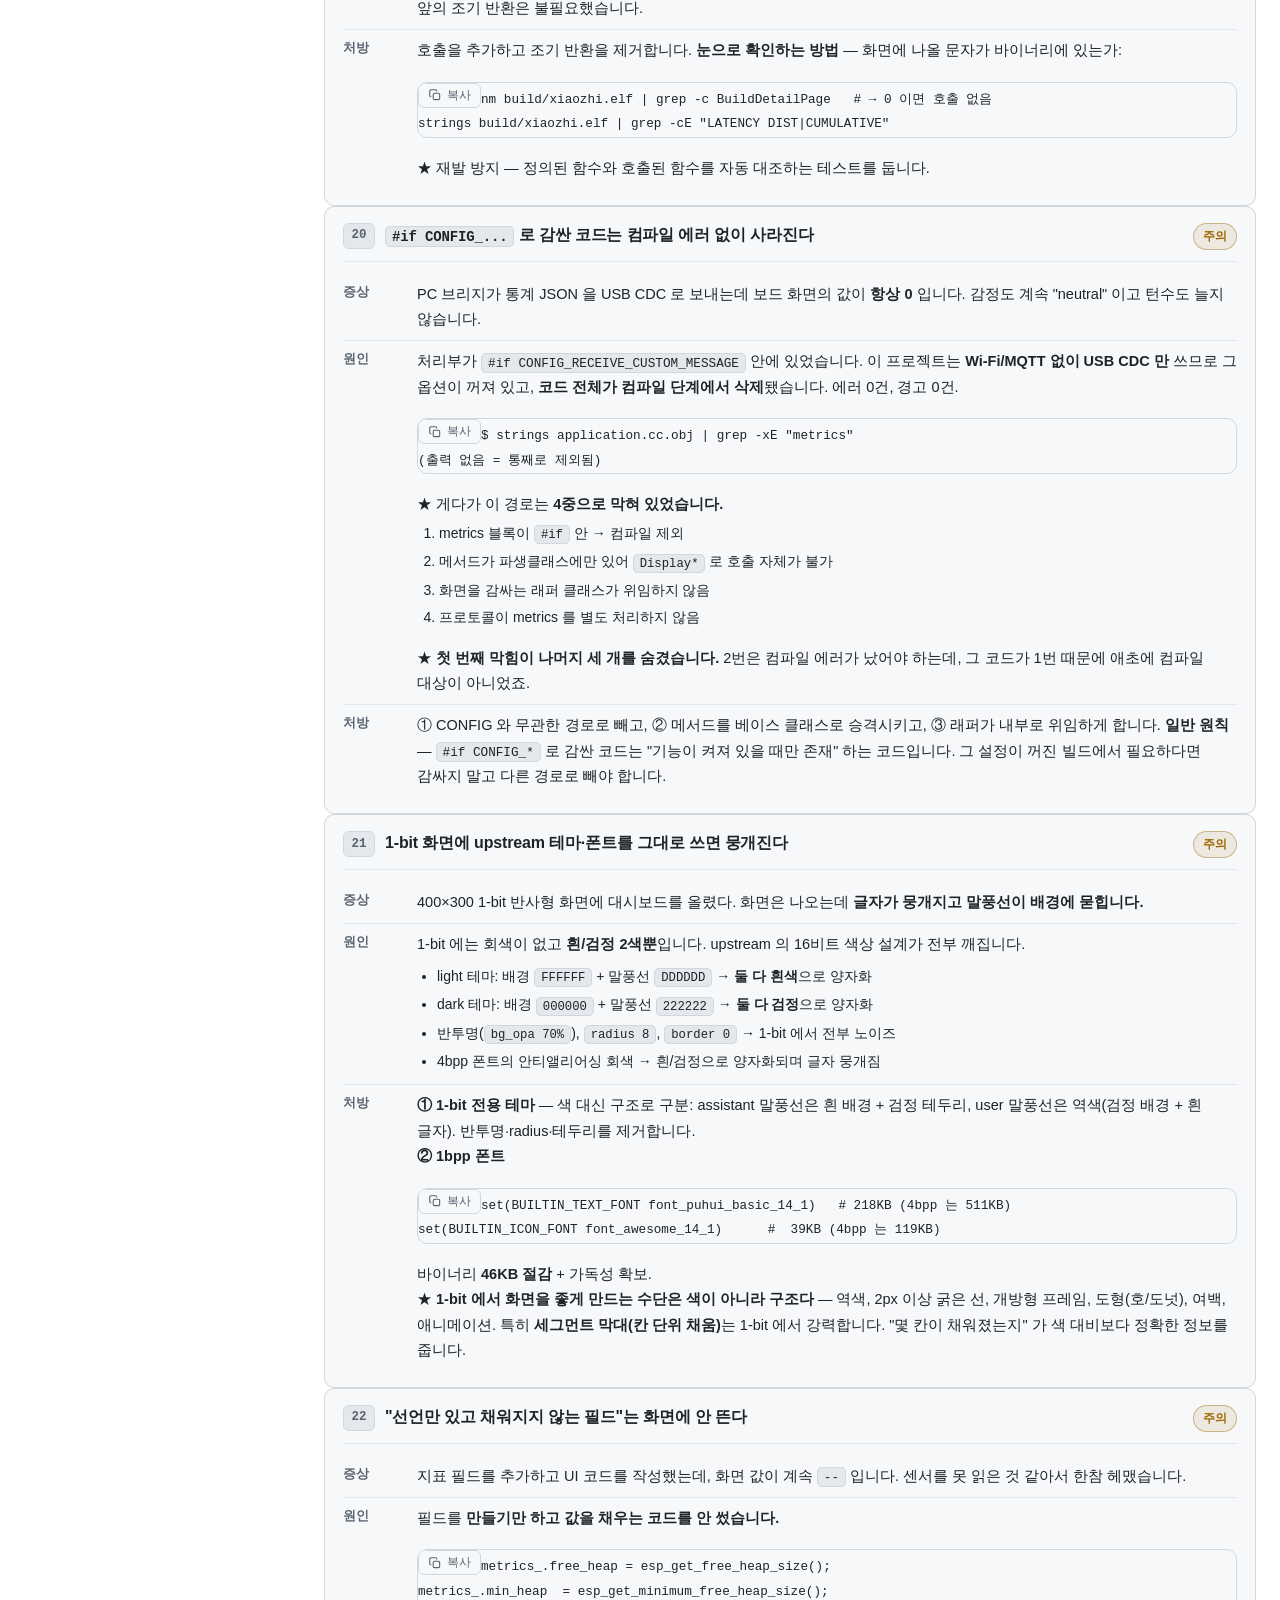
==== commit 23ba69eb: "docs: 함정 22 추가 — 선언만 있고 채워지지 않는 필드 증상: 지표 필드를 추가하고 UI 를 작성했는데 화면 값이 계속 '--' 원인: 필드를 만들기만 하고 값을 채우는 코" ====
--- a/site/index.html
+++ b/site/index.html
@@ -1071,6 +1071,53 @@
             역색, 2px 이상 굵은 선, 개방형 프레임, 도형(호/도넛), 여백, 애니메이션.
             특히 <strong>세그먼트 막대(칸 단위 채움)</strong>는 1-bit 에서 강력합니다.
             "몇 칸이 채워졌는지" 가 색 대비보다 정확한 정보를 줍니다.
+          </dd>
+        </dl>
+      </article>
+
+      <article class="pitfall">
+        <div class="pitfall-head">
+          <span class="pitfall-num">22</span>
+          <h3 class="pitfall-title">"선언만 있고 채워지지 않는 필드"는 화면에 안 뜬다</h3>
+          <span class="badge badge-warning">주의</span>
+        </div>
+        <dl class="pitfall-body">
+          <dt>증상</dt>
+          <dd>지표 필드를 추가하고 UI 코드를 작성했는데, 화면 값이 계속 <code class="inline-code">--</code> 입니다. 센서를 못 읽은 것 같아서 한참 헤맸습니다.</dd>
+          <dt>원인</dt>
+          <dd>
+            필드를 <strong>만들기만 하고 값을 채우는 코드를 안 썼습니다.</strong>
+            <pre class="code-block"><code>metrics_.free_heap = esp_get_free_heap_size();
+metrics_.min_heap  = esp_get_minimum_free_heap_size();
+// ★ metrics_.cpu_temp = ...        ← 없음
+// ★ metrics_.heap_total = ...      ← 없음
+// ★ metrics_.task_stack_free = ... ← 없음</code></pre>
+            ★ <strong>컴파일 에러가 안 납니다.</strong> 필드가 struct 에 있으니 참조는 되니까요.
+            0 이 화면에 나옵니다. "센서를 못 읽은 것" 으로 오해하기 쉽습니다.
+            <br>★ 이 프로젝트에서 이 패턴으로 <strong>5개 필드</strong>가 죽어 있었습니다.
+            특히 <code class="inline-code">cpu_temp</code> 는 "선언 → UI 가드 → 0 고정" 3단기가
+            이미 완성돼 있어서, <strong>계산만 빠진 게 아니라 아무도 계산 안 했다</strong> 는 게
+            눈에 안 보였습니다.
+          </dd>
+          <dt>처방</dt>
+          <dd>
+            <strong>① 값을 실제로 채움</strong>
+            <pre class="code-block"><code>out->task_stack_used = (uint32_t)uxTaskGetStackHighWaterMark(nullptr);
+// nullptr = 현재 실행 중인 태스크</code></pre>
+            <strong>② 없는 값은 없는 값으로 표시</strong> —
+            이 보드에는 배터리가 없는데 <code class="inline-code">0</code> 이 아니라
+            <code class="inline-code">--</code> 로 표시하고, 쓰지도 않을 필드는 struct 에서 제거합니다.
+            <br><strong>③ ★ 자동 감지</strong> — 같은 패턴을 두 번 당했으므로 테스트로 막습니다.
+            <pre class="code-block"><code>dead = [f for f in fields
+        if not re.search(rf'metrics_\.{f}\b\s*=', cc_src)]
+assert not dead, f"대입 0회: {dead}"</code></pre>
+            새 필드를 추가하고 대입을 빠뜨리는 순간 테스트가 실패합니다.
+            <br>★ 같은 방식으로 <strong>"정의만 있고 호출 없는 함수"</strong> 도 검사할 수 있습니다.
+            <pre class="code-block"><code>defined = set(re.findall(r'void RlcdDashboard::(Build\w+)\(\)', src))
+called  = set(re.findall(r'\b(Build\w+)\(\);', src))
+assert not (defined - called)</code></pre>
+            ★ 둘 다 <strong>"컴파일 에러가 나지 않는" 종류의 버그</strong> 입니다.
+            눈으로 못 잡습니다. <strong>테스트로 잡아야 합니다.</strong>
           </dd>
         </dl>
       </article>
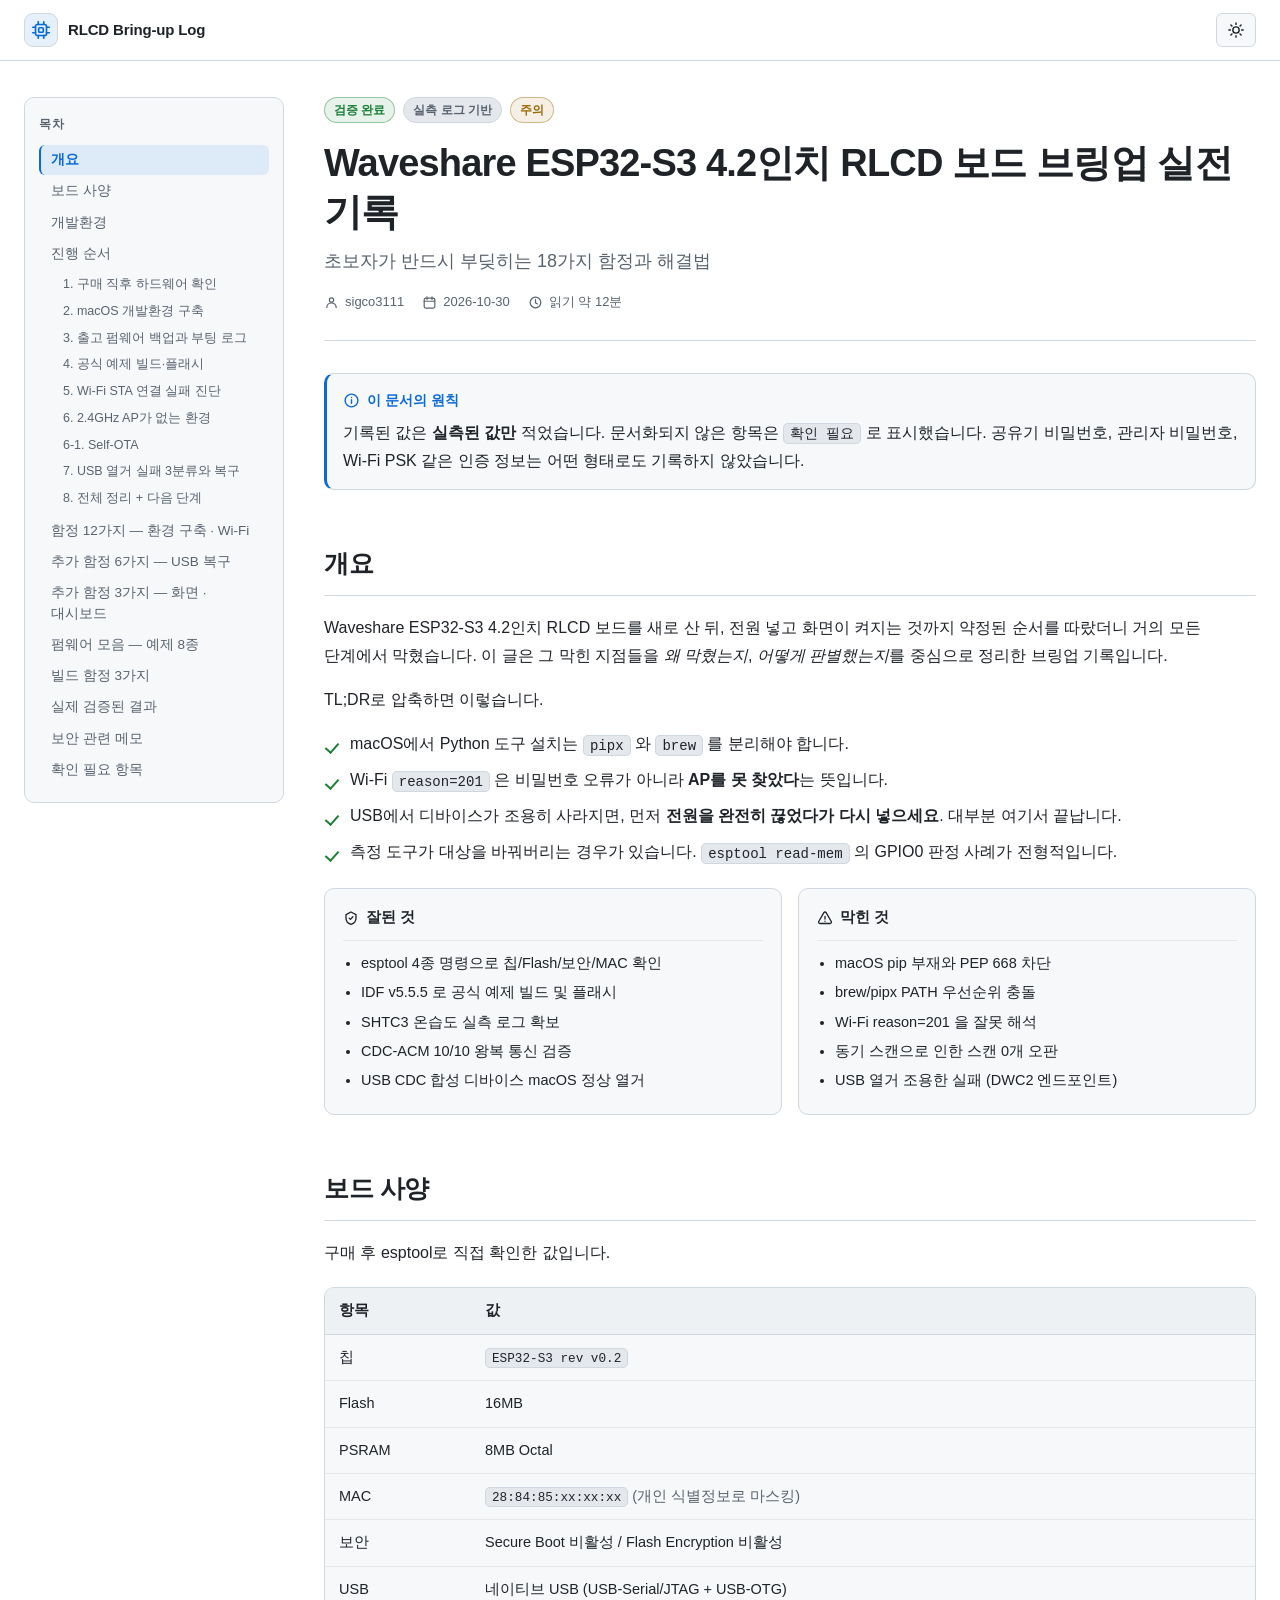
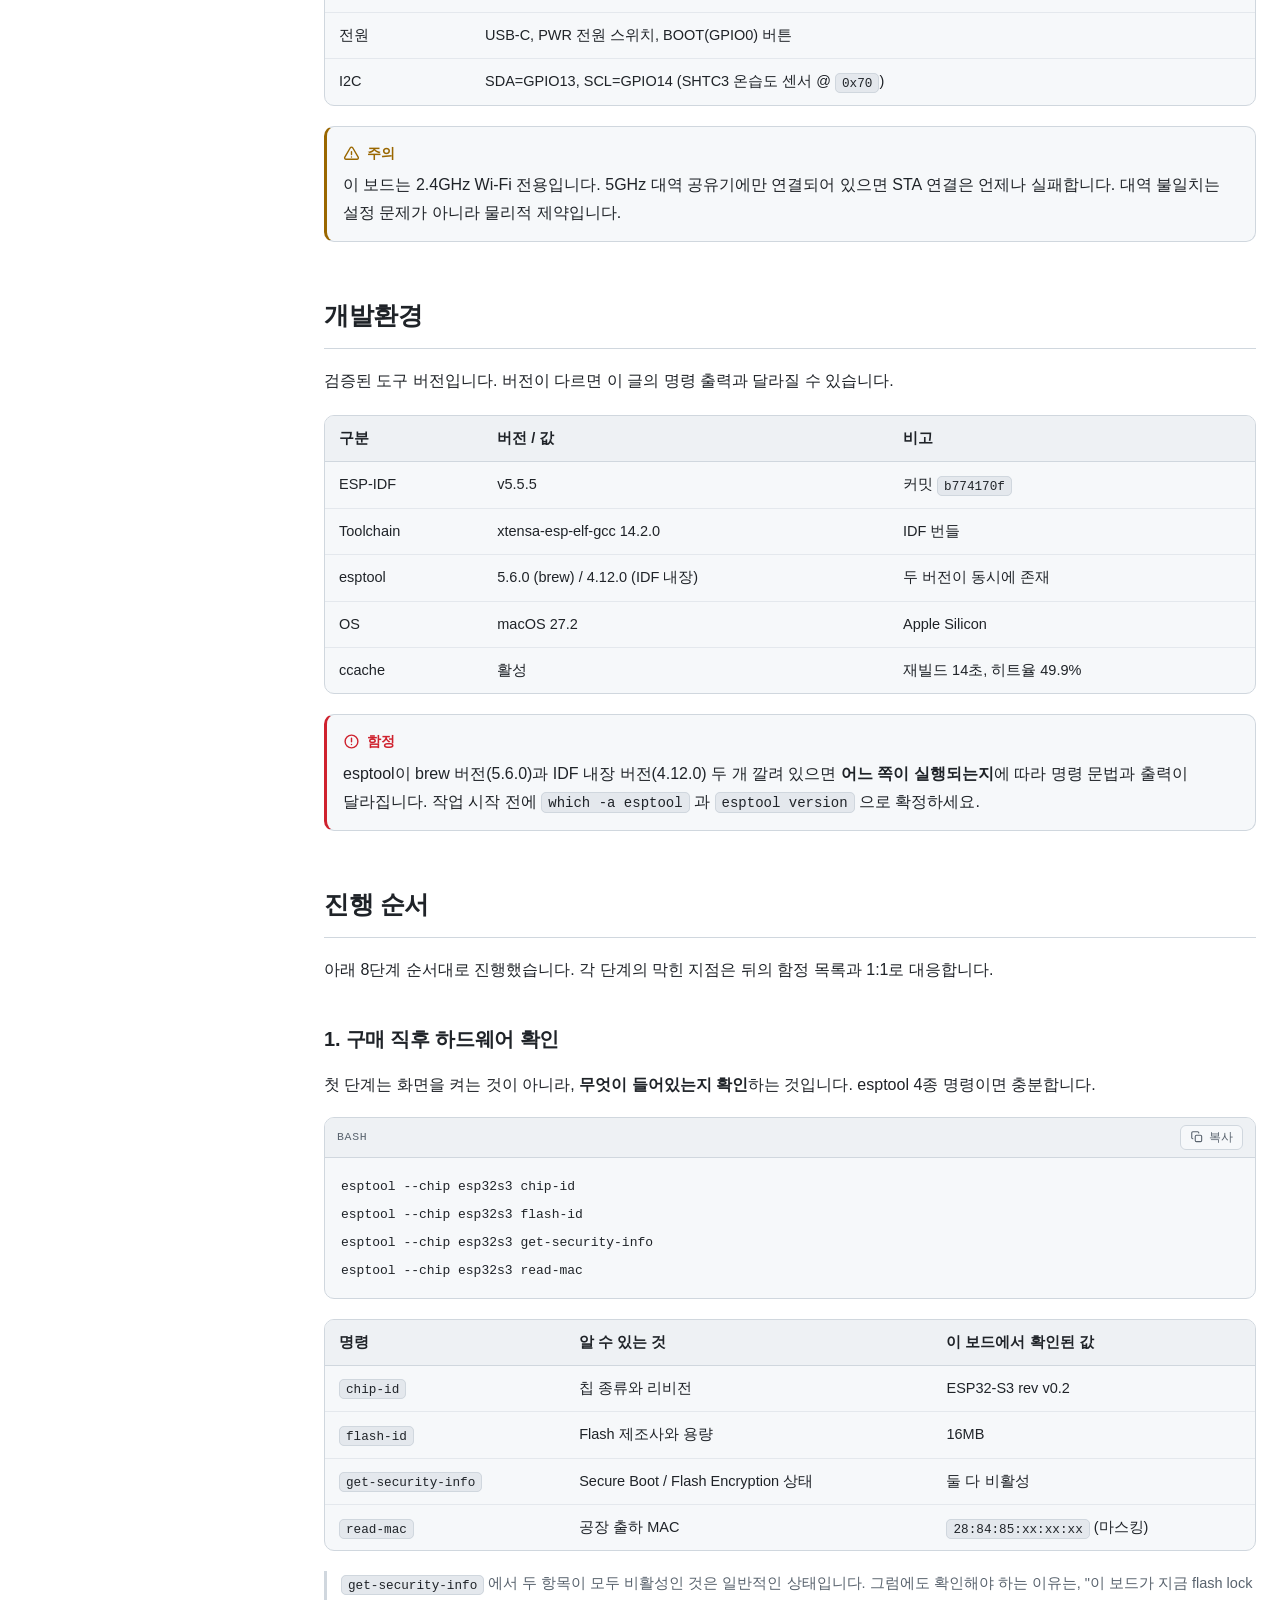
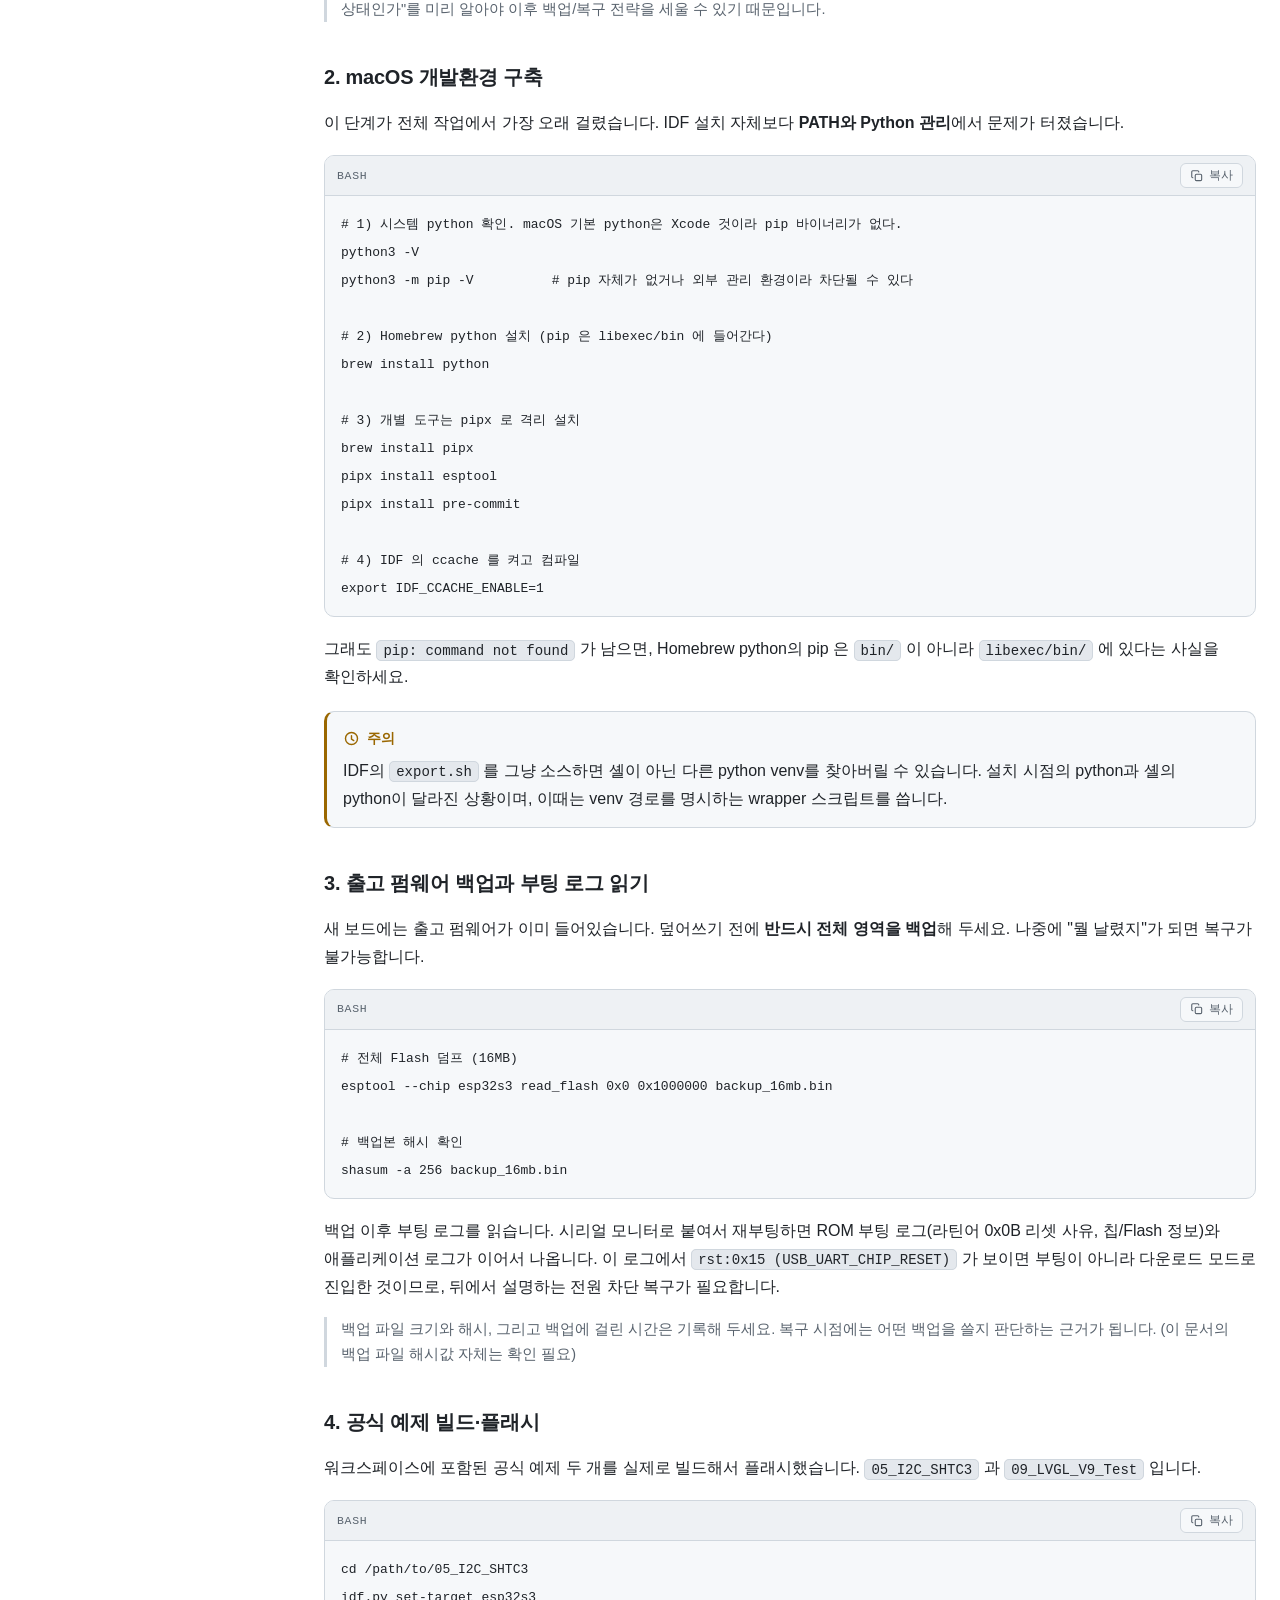
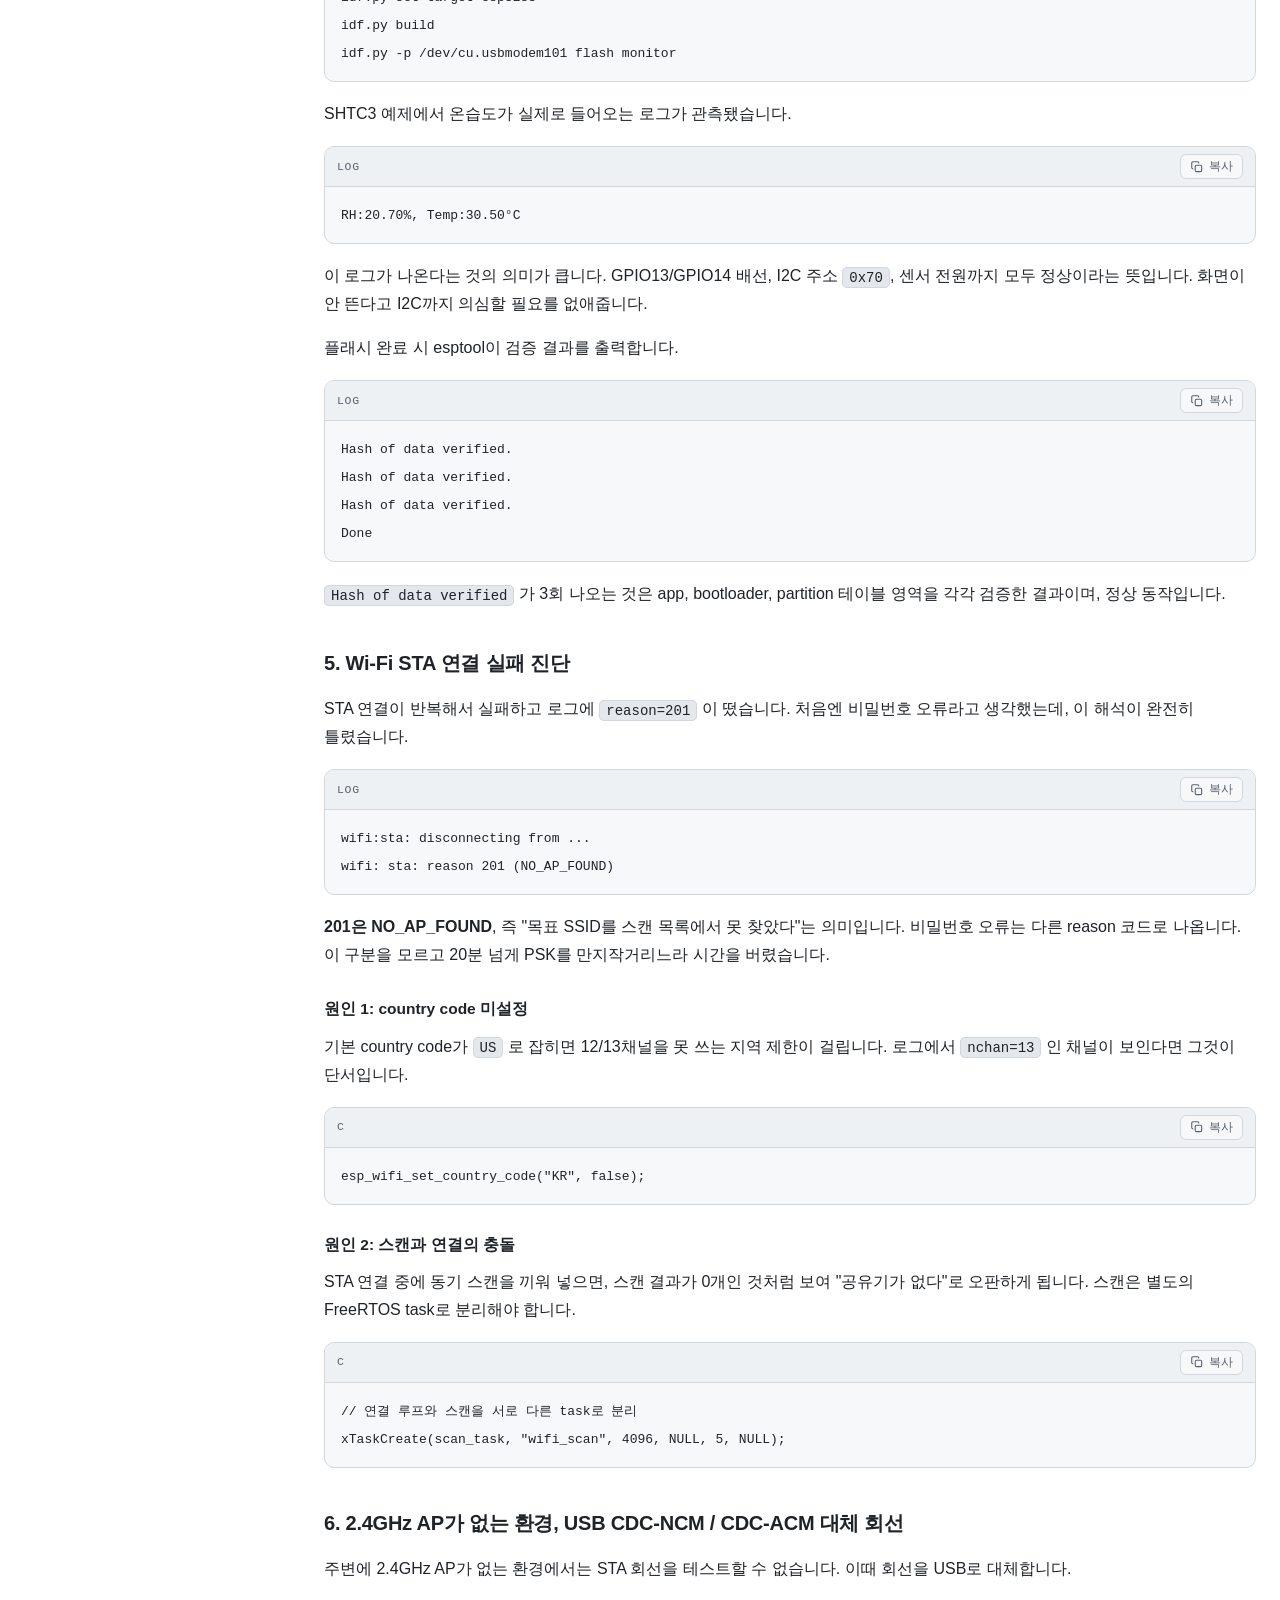
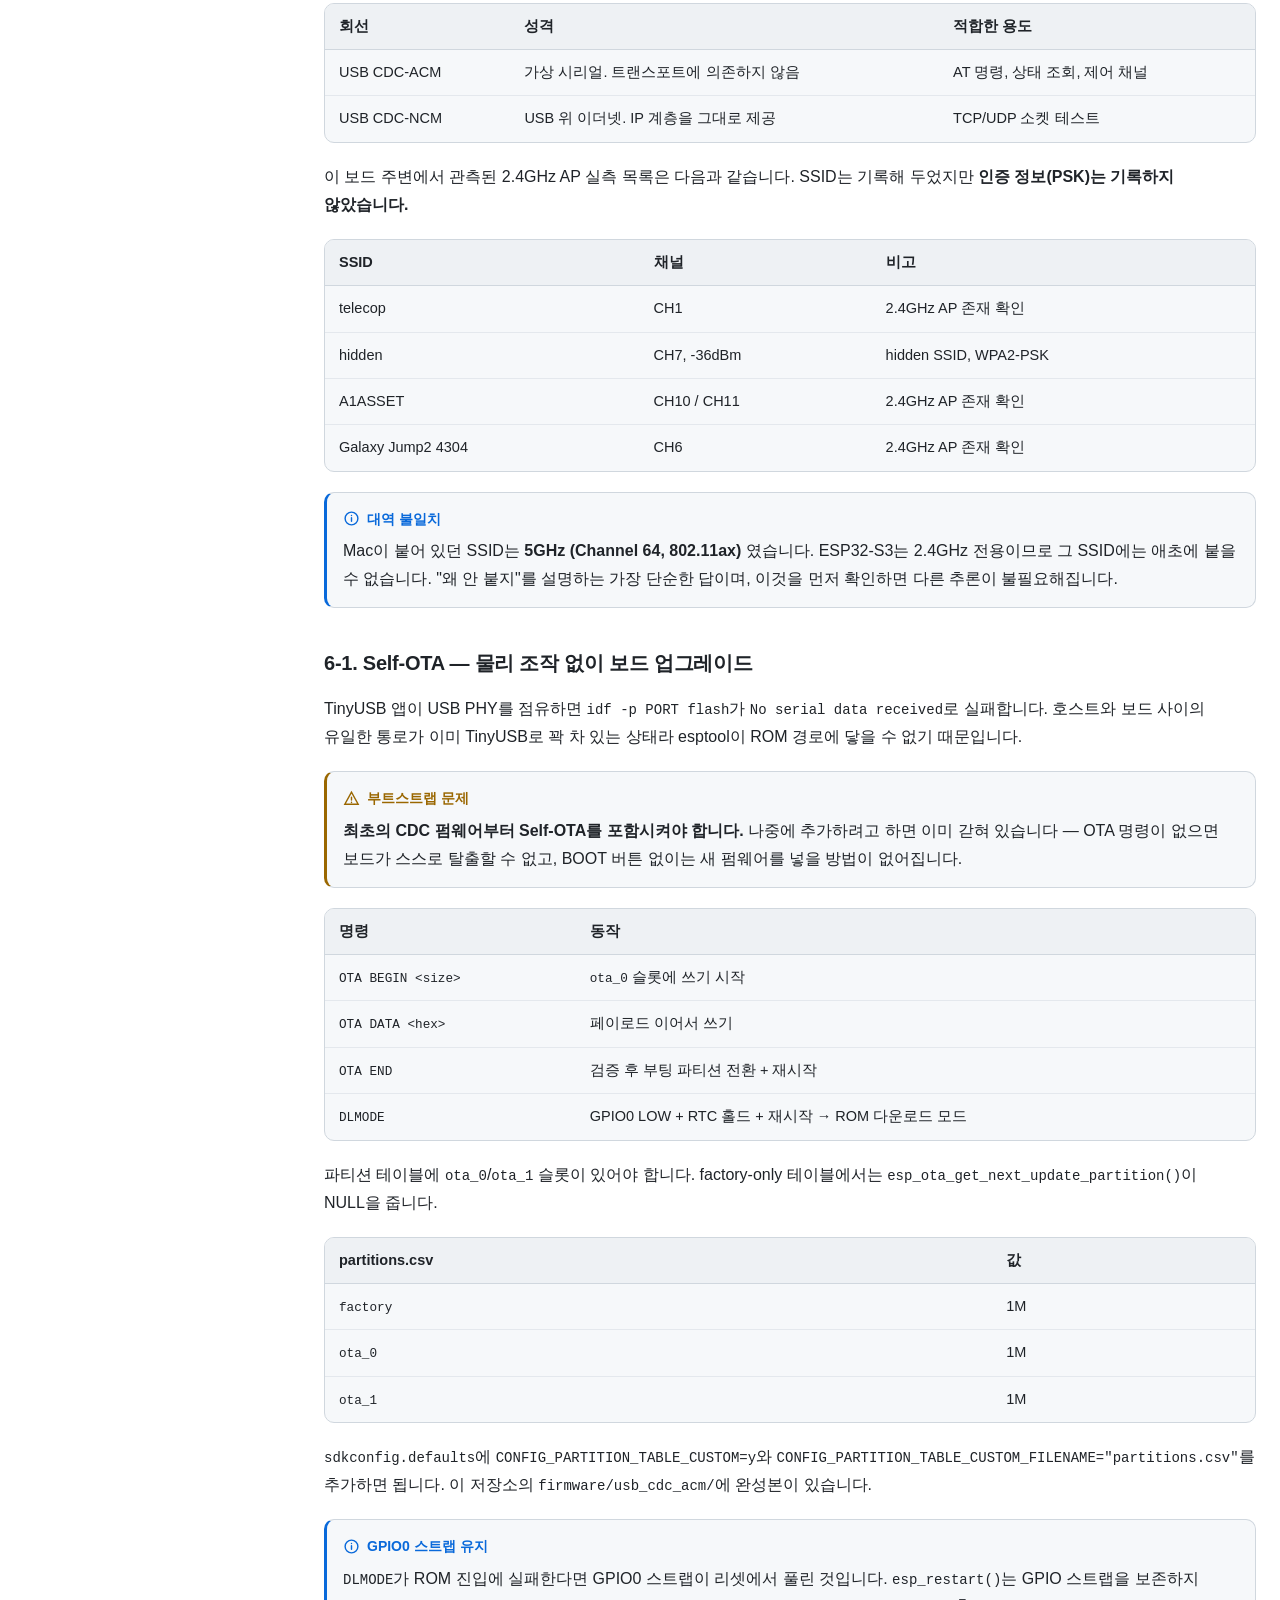
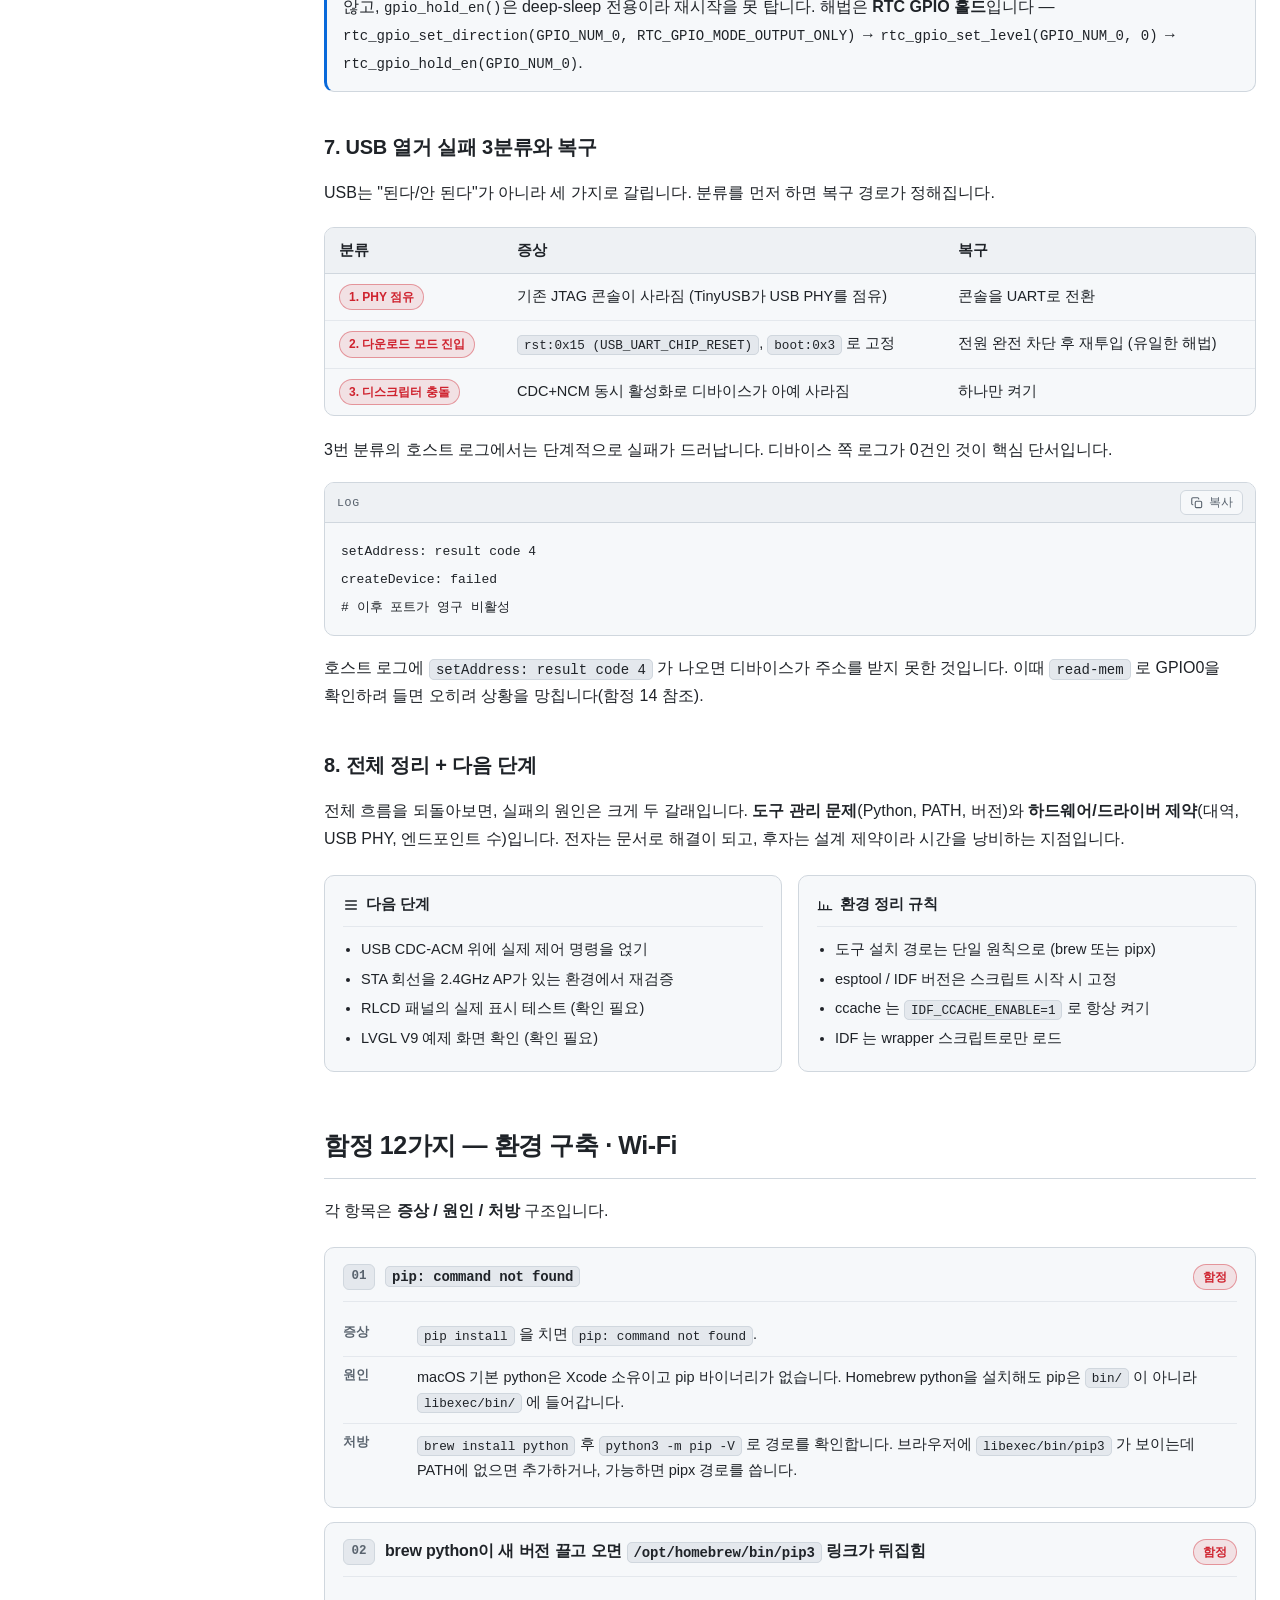
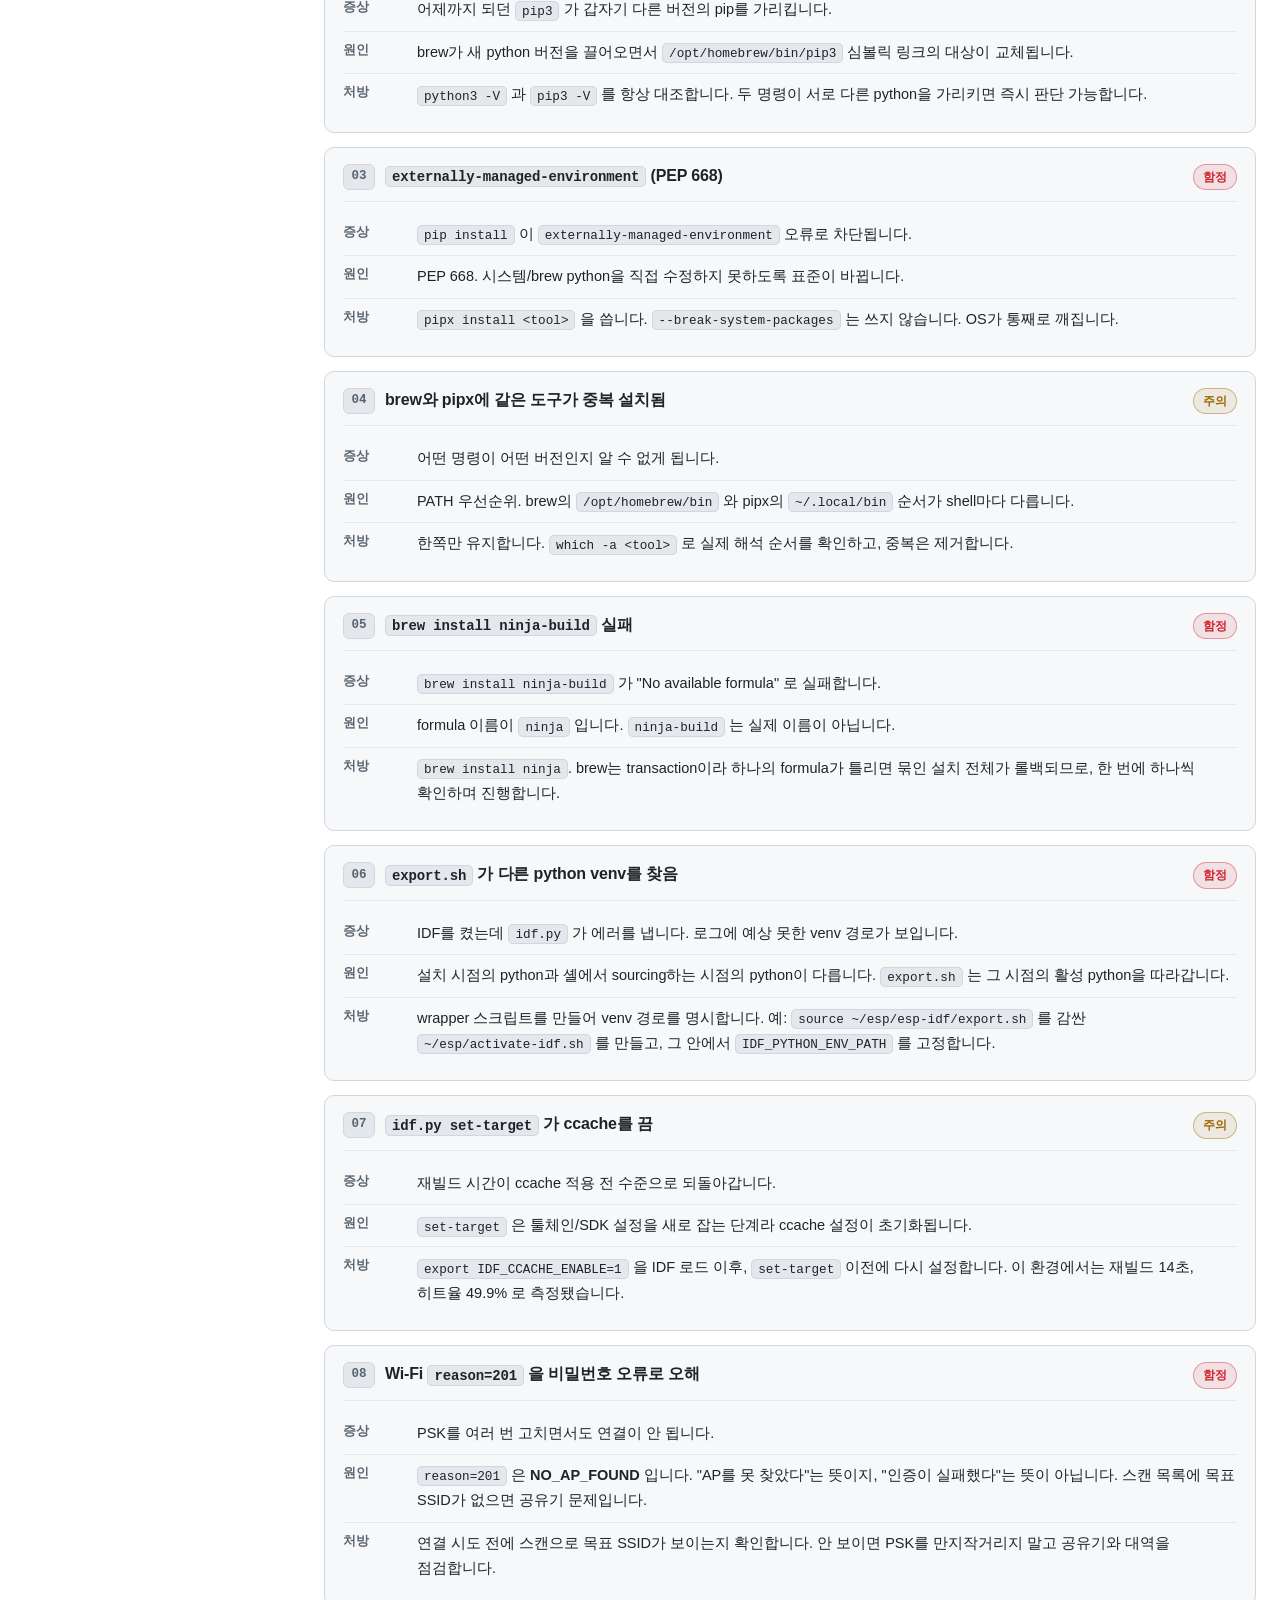
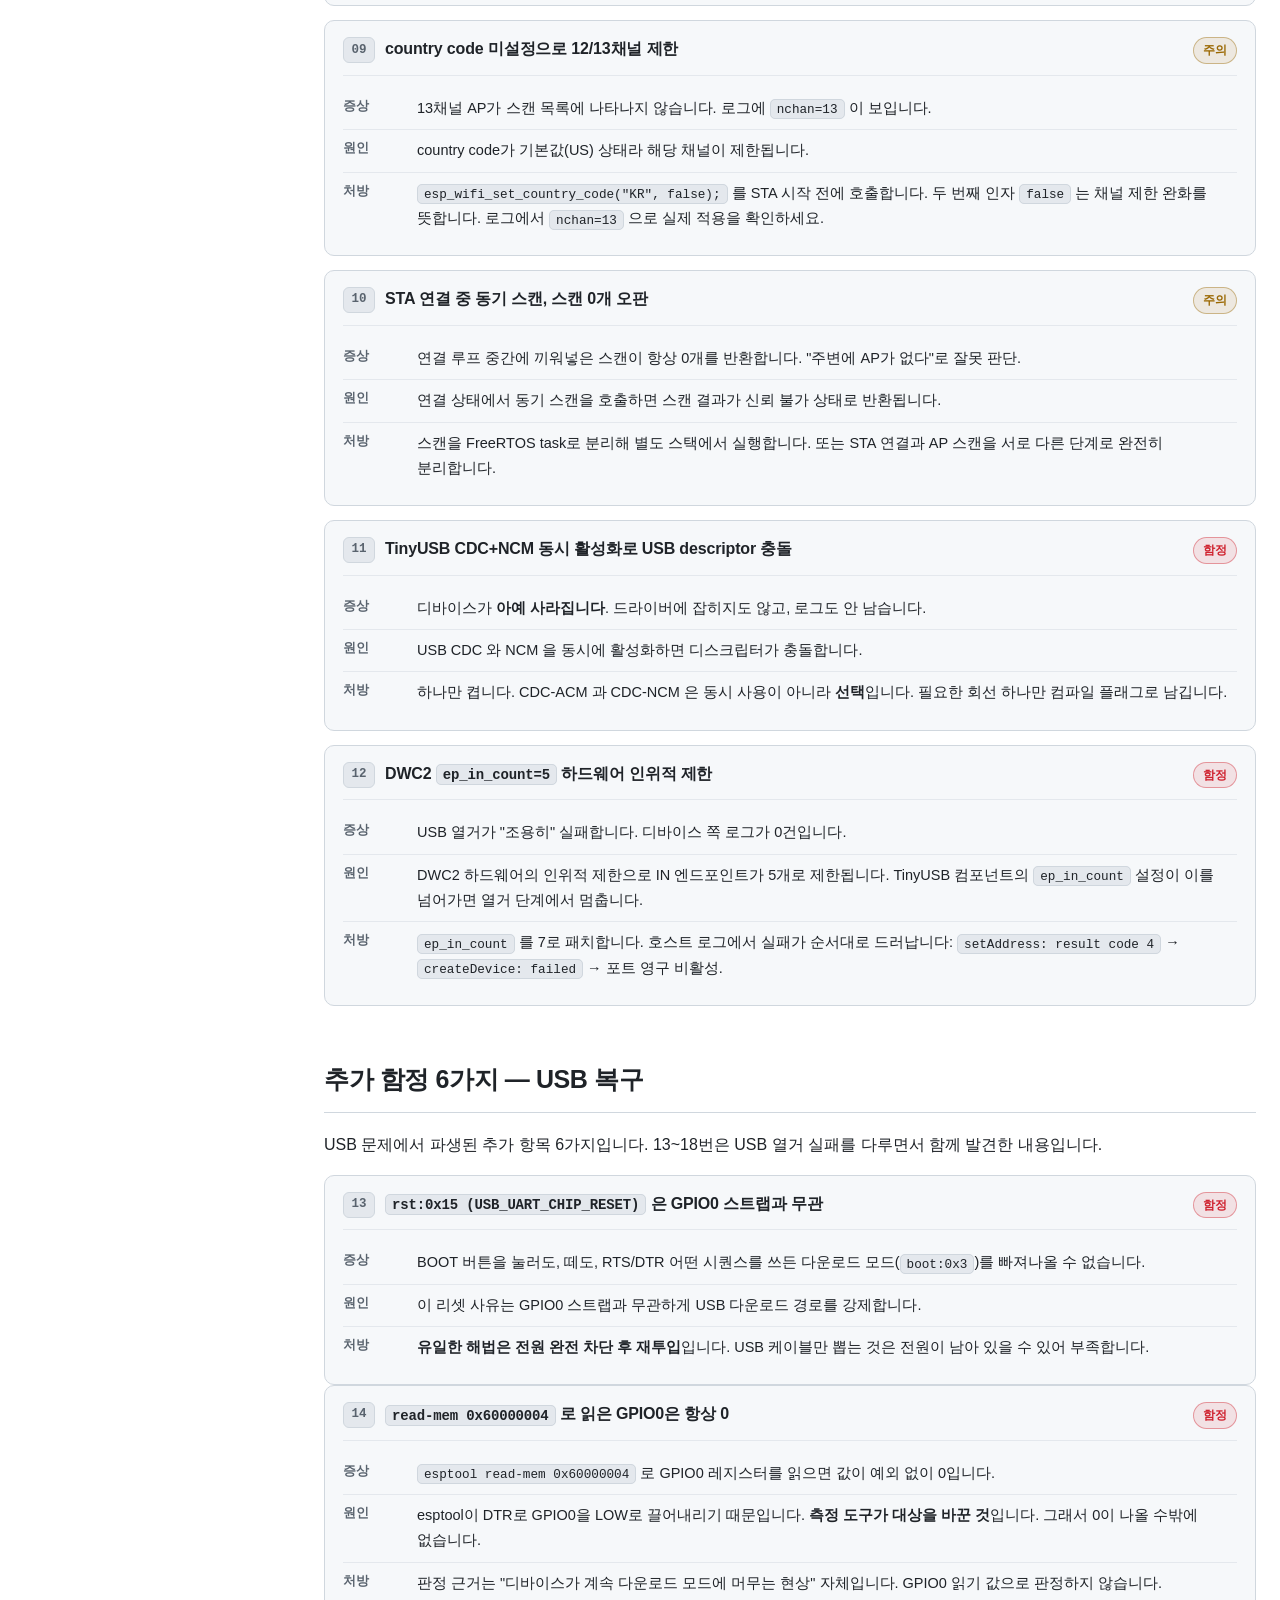
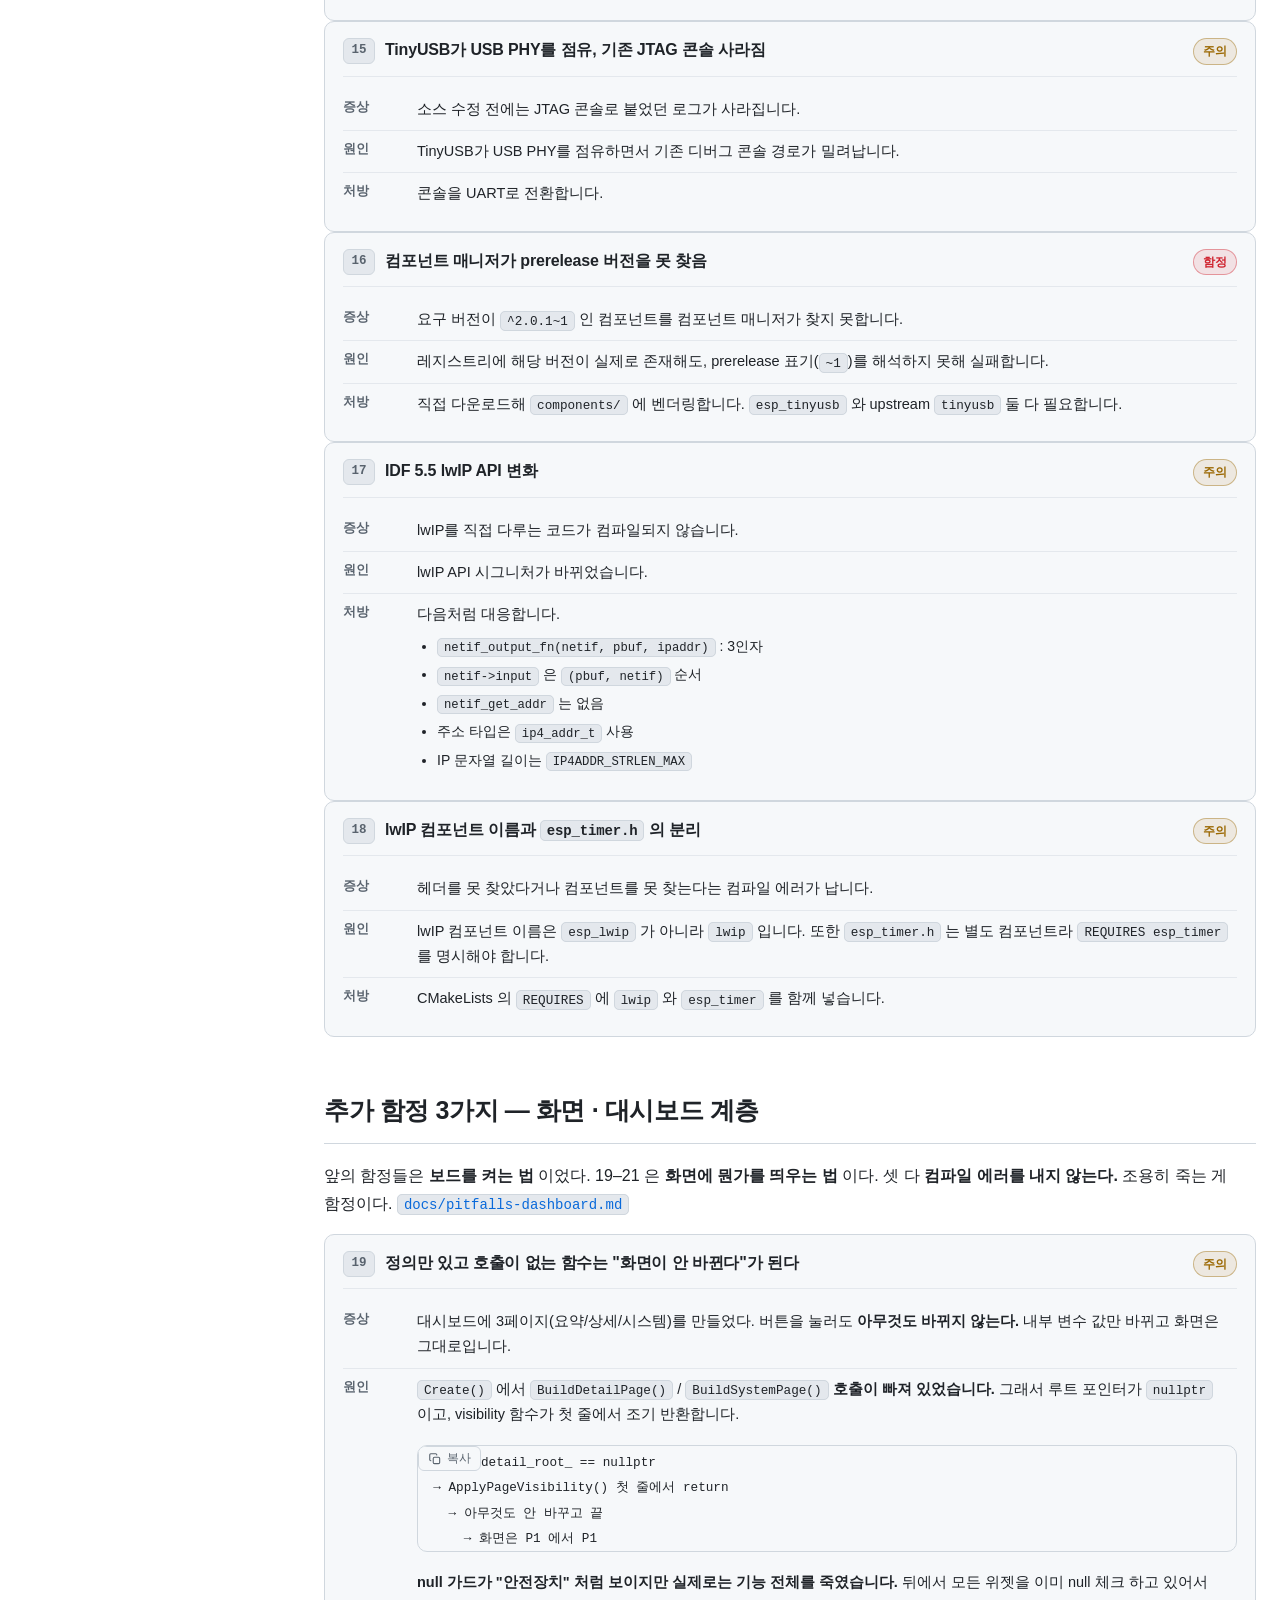
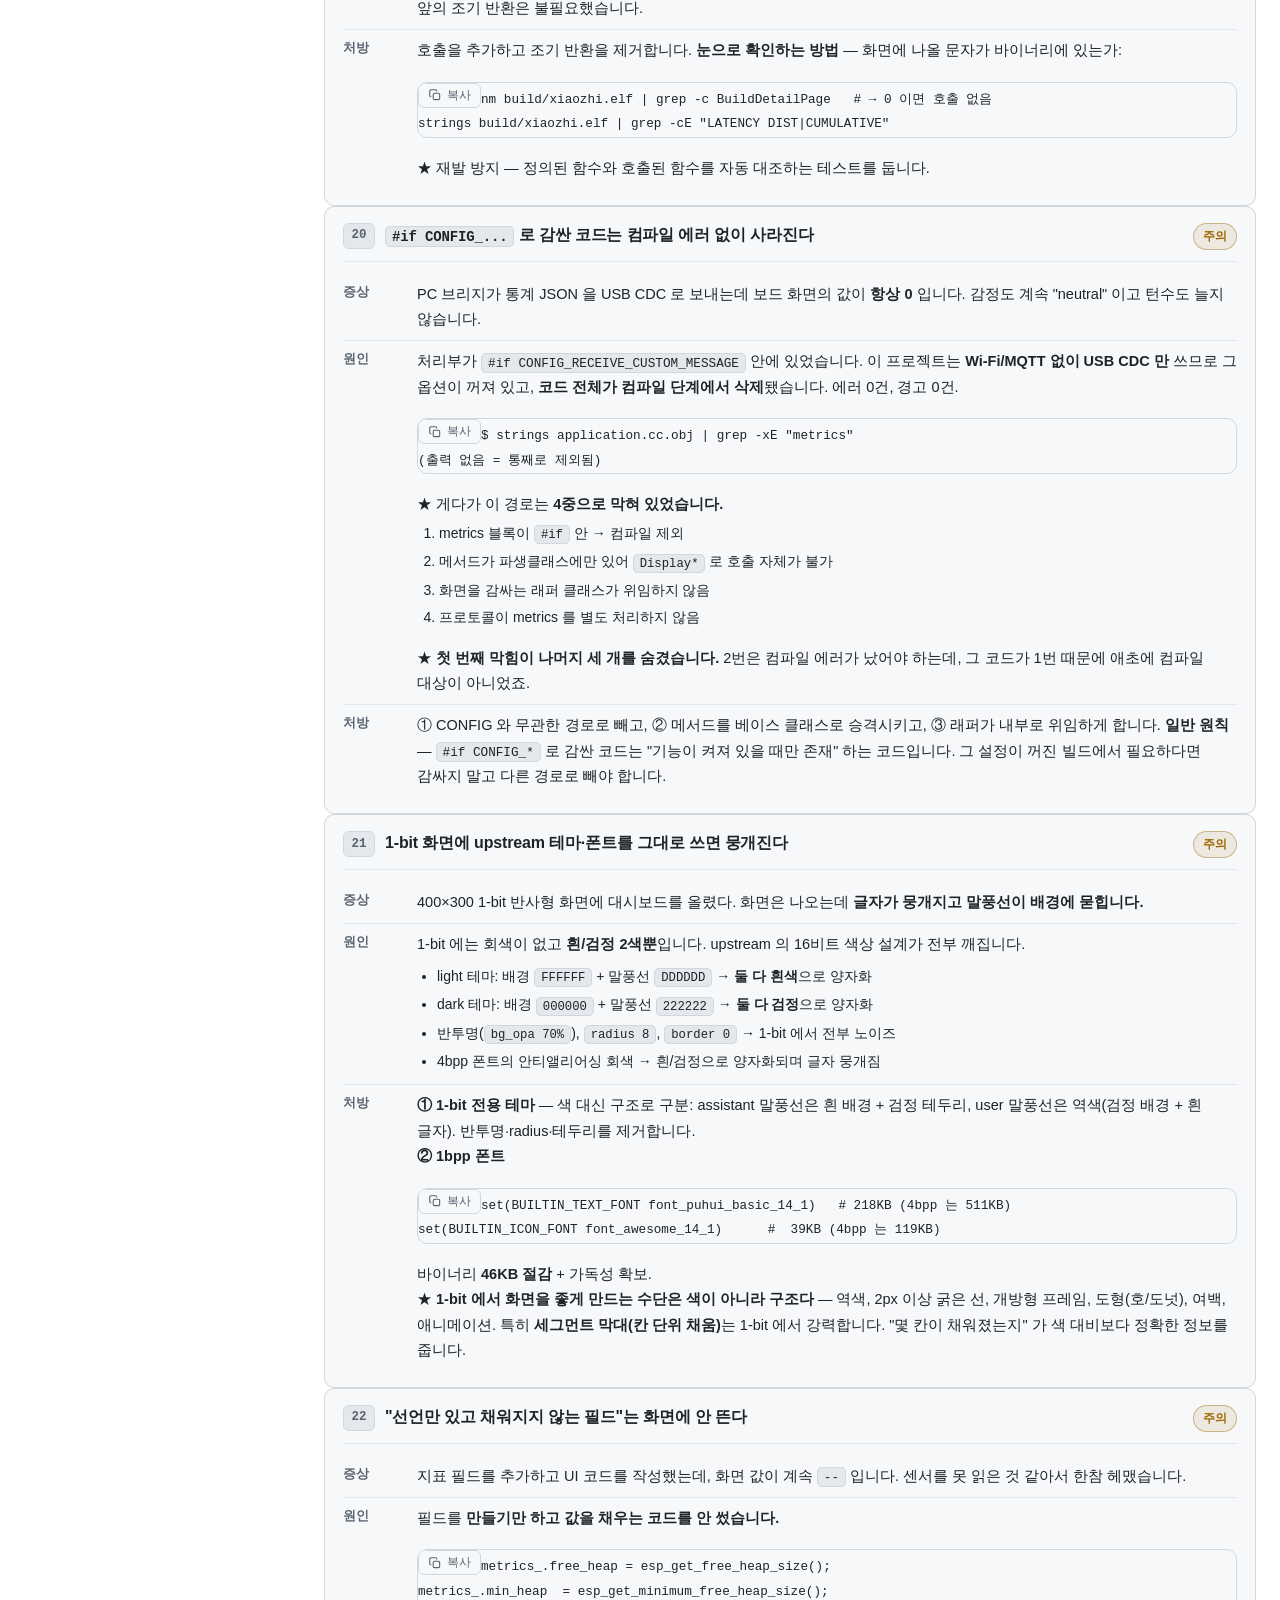
==== commit 77eba596: "feat(firmware): 쓸만한 RLCD 펌웨어 예제 8종 수집 + 빌드 검증 waveshare 공식 ESP32-S3-RLCD-4.2 예제 8종을 ESP32-S3 타깃으로 빌드" ====
--- a/site/index.html
+++ b/site/index.html
@@ -73,6 +73,8 @@
         <li><a href="#pitfalls" data-toc="pitfalls">함정 12가지 — 환경 구축 · Wi-Fi</a></li>
         <li><a href="#pitfalls-usb" data-toc="pitfalls-usb">추가 함정 6가지 — USB 복구</a></li>
         <li><a href="#pitfalls-ui" data-toc="pitfalls-ui">추가 함정 3가지 — 화면 · 대시보드</a></li>
+        <li><a href="#firmware" data-toc="firmware">펌웨어 모음 — 예제 8종</a></li>
+        <li><a href="#build-pitfalls" data-toc="build-pitfalls">빌드 함정 3가지</a></li>
         <li><a href="#verified" data-toc="verified">실제 검증된 결과</a></li>
         <li><a href="#security" data-toc="security">보안 관련 메모</a></li>
         <li><a href="#open-items" data-toc="open-items">확인 필요 항목</a></li>
@@ -1123,6 +1125,148 @@
       </article>
     </section>
 
+    <!-- ---------- 펌웨어 모음 ---------- -->
+    <section id="firmware">
+      <h2 class="section-title">펌웨어 모음 — 예제 8종</h2>
+      <p>
+        이 저장소에는 <strong>이 보드에서 그 기능 하나만</strong> 딱 떼어낸 최소 예제 8종이 들어있다.
+        "이거 어디서 시작해야 하지"에 대한 답이 여기 있다.
+        <a href="https://github.com/sigco3111/esp32-s3-rlcd-4.2-guide/tree/main/firmware/examples"
+           target="_blank" rel="noopener"><code class="inline-code">firmware/examples/</code></a>
+      </p>
+
+      <div class="table-wrap">
+        <table>
+          <thead>
+            <tr><th>예제</th><th>하는 일</th><th>순서</th></tr>
+          </thead>
+          <tbody>
+            <tr><td><code class="inline-code">01_wifi_ap</code></td><td>SoftAP 로 Wi-Fi 대역 제약 우회</td><td>1</td></tr>
+            <tr><td><code class="inline-code">05_i2c_shtc3</code></td><td>I2C 온습도 센서 (SHTC3 @ 0x70)</td><td>2</td></tr>
+            <tr><td><code class="inline-code">08_lvgl_v8_test</code></td><td>LVGL v8 화면 (GUI Guider 산출물 포함)</td><td>3</td></tr>
+            <tr><td><code class="inline-code">11_u8g2_test</code></td><td>U8G2 로 1-bit 화면 직접 제어</td><td>4</td></tr>
+            <tr><td><code class="inline-code">13_usb_cdc</code></td><td>USB CDC 직렬 통신 + Self-OTA</td><td>5</td></tr>
+            <tr><td><code class="inline-code">03_adc_test</code></td><td>ADC 로 전압 읽기</td><td>6</td></tr>
+            <tr><td><code class="inline-code">12_usb_ncm</code></td><td>USB 를 이더넷 NIC 로</td><td>7</td></tr>
+            <tr><td><code class="inline-code">09_lvgl_v9_test</code></td><td>LVGL v9 화면 (v8 비교용)</td><td>8</td></tr>
+          </tbody>
+        </table>
+      </div>
+
+      <h3 class="subsection-title">★ 세 번은 만나는 설정</h3>
+      <p>
+        예제 8개 <strong>전부에서 똑같이 필요한 설정</strong>이라 한 번에 모아뒀다.
+        복사할 때 가장 많이 놓치는 부분이다.
+      </p>
+
+      <div class="grid-2">
+        <div class="card">
+          <div class="card-title">
+            <svg viewBox="0 0 24 24" width="16" height="16" fill="none" stroke="currentColor" stroke-width="2" stroke-linecap="round"><circle cx="12" cy="12" r="9"></circle><path d="M12 8v4l3 2"></path></svg>
+            target 과 flash size
+          </div>
+          <ul class="tight">
+            <li><code class="inline-code">idf.py set-target esp32s3</code> — 안 하면 target "esp32" 로 잡혀 컴포넌트에서 막힌다</li>
+            <li>기본 flash size 는 <strong>2MB</strong> 다. 이 보드는 <strong>16MB</strong></li>
+            <li>안 고치면: <code class="inline-code">does not fit in configured flash size 2MB</code></li>
+            <li><code class="inline-code">sdkconfig</code> 는 커밋하지 않으니 <code class="inline-code">sdkconfig.defaults</code> 에 명시해야 재현된다</li>
+          </ul>
+        </div>
+        <div class="card">
+          <div class="card-title">
+            <svg viewBox="0 0 24 24" width="16" height="16" fill="none" stroke="currentColor" stroke-width="2" stroke-linecap="round"><path d="M4 6h16M4 12h16M4 18h16"></path></svg>
+            전 예제 한 번에 빌드
+          </div>
+          <ul class="tight">
+            <li><code class="inline-code">./firmware/build-all-examples.sh</code></li>
+            <li>예제 하나만: <code class="inline-code">./firmware/build-all-examples.sh 13_usb_cdc</code></li>
+            <li><code class="inline-code">managed_components/</code> 는 매니저가 받아오므로 커밋하지 않는다</li>
+            <li>결과 <code class="inline-code">.bin</code> 은 각 예제의 <code class="inline-code">build/</code> 에</li>
+          </ul>
+        </div>
+      </div>
+
+      <h3 class="subsection-title">★ v8 과 v9 를 둘 다 둔 이유</h3>
+      <p>
+        두 예제의 소스는 <strong>거의 같은데</strong> 화면 이미지 포맷만 다르다.
+        이 보드가 <strong>400×300 1-bit 반사형 모노크롬</strong>이라 이 차이가 결정적이다.
+      </p>
+      <div class="table-wrap">
+        <table>
+          <thead>
+            <tr><th>항목</th><th>LVGL v8</th><th>LVGL v9</th></tr>
+          </thead>
+          <tbody>
+            <tr><td>이미지 포맷</td><td><strong>ALPHA</strong> (8.4MB)</td><td>RGB565A8 (2.1MB)</td></tr>
+            <tr><td>1-bit 화면 적합성</td><td>★ 높음</td><td>낮음</td></tr>
+            <tr><td>이유</td><td>알파만 8비트로 저장 → "흰/검정 + 알파" 구조에 정확히 맞음</td><td>16비트 RGB → 회색 생김 → 양자화 시 뭉개짐</td></tr>
+          </tbody>
+        </table>
+      </div>
+      <p>
+        → <strong>1-bit 화면용 UI 는 RGB565A8(16비트) 대신 ALPHA(8비트) 가 맞다.</strong>
+        자세한 근거는 <a href="#pitfalls-ui">추가 함정 3가지</a> 절을 보자.
+      </p>
+    </section>
+
+    <!-- ---------- 빌드 함정 ---------- -->
+    <section id="build-pitfalls">
+      <h2 class="section-title">빌드 함정 3가지</h2>
+      <p>
+        예제 8종을 수집하면서 <strong>실제로 막힌</strong> 3가지다.
+        전부 컴파일 에러가 아니라 <strong>다른 에러 메시지</strong>로 나타난다.
+        <a href="https://github.com/sigco3111/esp32-s3-rlcd-4.2-guide/blob/main/docs/pitfalls-build.md"
+           target="_blank" rel="noopener"><code class="inline-code">docs/pitfalls-build.md</code></a>
+      </p>
+
+      <div class="table-wrap">
+        <table>
+          <thead><tr><th>에러</th><th>원인</th><th>처방</th></tr></thead>
+          <tbody>
+            <tr>
+              <td><code class="inline-code">does not fit in configured flash size 2MB</code></td>
+              <td>ESP-IDF 기본 flash size 는 <strong>2MB</strong> 다. 이 보드는 <strong>16MB</strong> 이고 partitions.csv 는 3.1MB</td>
+              <td><code class="inline-code">CONFIG_ESPTOOLPY_FLASHSIZE_16MB=y</code> 를 <code class="inline-code">sdkconfig.defaults</code> 에</td>
+            </tr>
+            <tr>
+              <td><code class="inline-code">is not compatible with target "esp32"</code></td>
+              <td><code class="inline-code">sdkconfig.defaults</code> 에 target 이 있어도 IDF 는 처음에 esp32 로 잡는다</td>
+              <td><code class="inline-code">idf.py set-target esp32s3</code> 를 먼저</td>
+            </tr>
+            <tr>
+              <td><code class="inline-code">ESP_ROM_ELF_DIR environment variable is not defined</code></td>
+              <td>직접 만든 <code class="inline-code">idf</code> 래퍼가 PATH 만 넣고 환경변수를 안 내보냄</td>
+              <td>래퍼에 <code class="inline-code">export ESP_ROM_ELF_DIR=...</code> 추가</td>
+            </tr>
+          </tbody>
+        </table>
+      </div>
+
+      <h3 class="subsection-title">외부의 거대한 라이브러리를 통째로 넣지 말 것</h3>
+      <p>
+        수집 전 174MB 였다. 프로젝트 안에 <strong>직접 복사해둔</strong> 라이브러리가 문제였다.
+        (<code class="inline-code">managed_components/</code> 는 <code class="inline-code">.gitignore</code> 에 있어 애초에 제외된다)
+      </p>
+      <div class="table-wrap">
+        <table>
+          <thead><tr><th>라이브러리</th><th>크기</th><th>실제로 필요한 것</th></tr></thead>
+          <tbody>
+            <tr><td><code class="inline-code">ExternLib/SensorLib</code></td><td>21MB</td><td>SHTC3 접근엔 헤더 3개 (111KB)</td></tr>
+            <tr><td><code class="inline-code">u8g2</code></td><td>42MB</td><td>이 예제에선 폰트 2개 (8KB)</td></tr>
+            <tr><td><code class="inline-code">ui_bsp/generated/images</code></td><td>16MB</td><td><strong>400×300 ALPHA — 필요</strong> (화면 콘텐츠)</td></tr>
+          </tbody>
+        </table>
+      </div>
+
+      <div class="note">
+        ★ <strong>헤더를 스캔하면 안 된다.</strong>
+        <code class="inline-code">u8g2.h</code> 에 <strong>모든 폰트</strong>가 선언돼 있어 1521개가 잡힌다.
+        예제 자신의 코드만 스캔해야 정확히 2개가 나온다.
+        <br>★ 컴포넌트가 다른 컴포넌트를 <code class="inline-code">REQUIRES</code> 하면
+        <strong>반드시 포함해야 한다</strong> — 헤더만 쓰더라도 컴포넌트 해석 단계에서 필요하다.
+      </div>
+    </section>
+
     <!-- ---------- 검증 결과 ---------- -->
     <section id="verified">
       <h2 class="section-title">실제 검증된 결과</h2>
